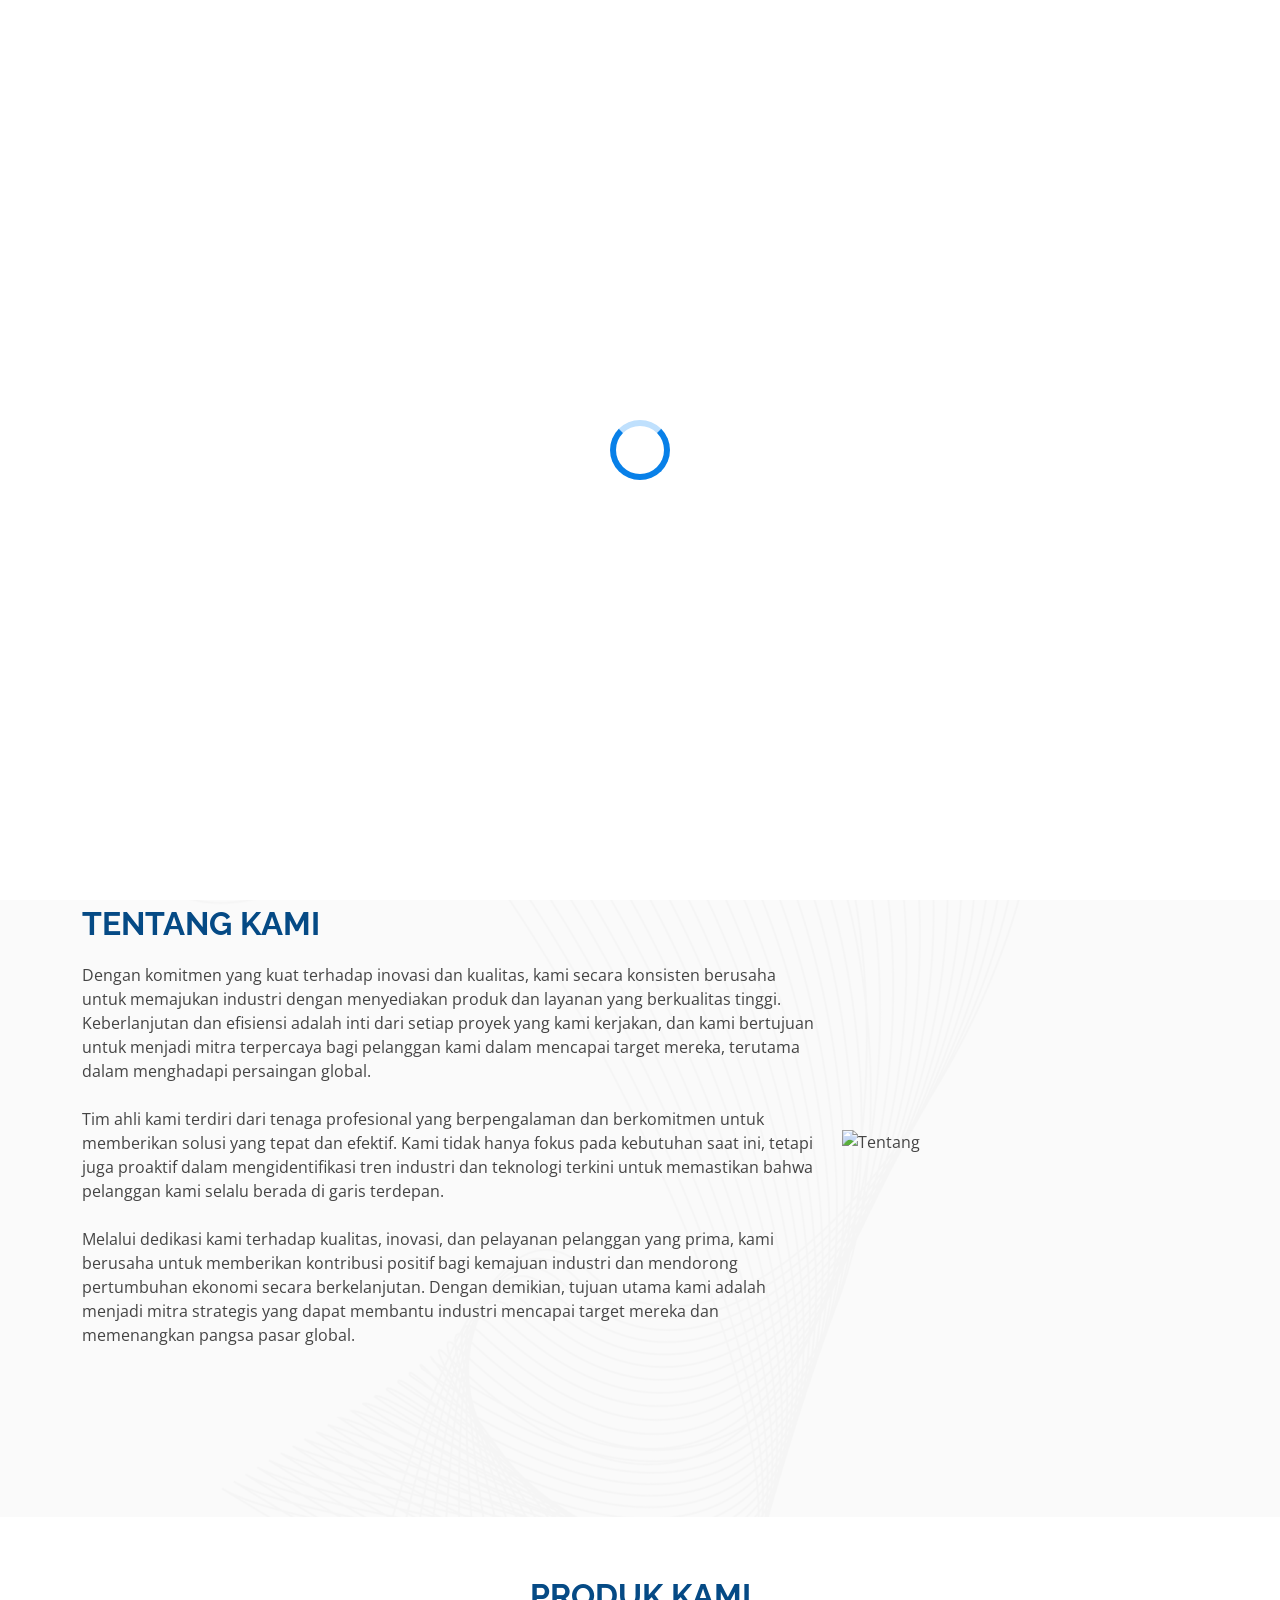
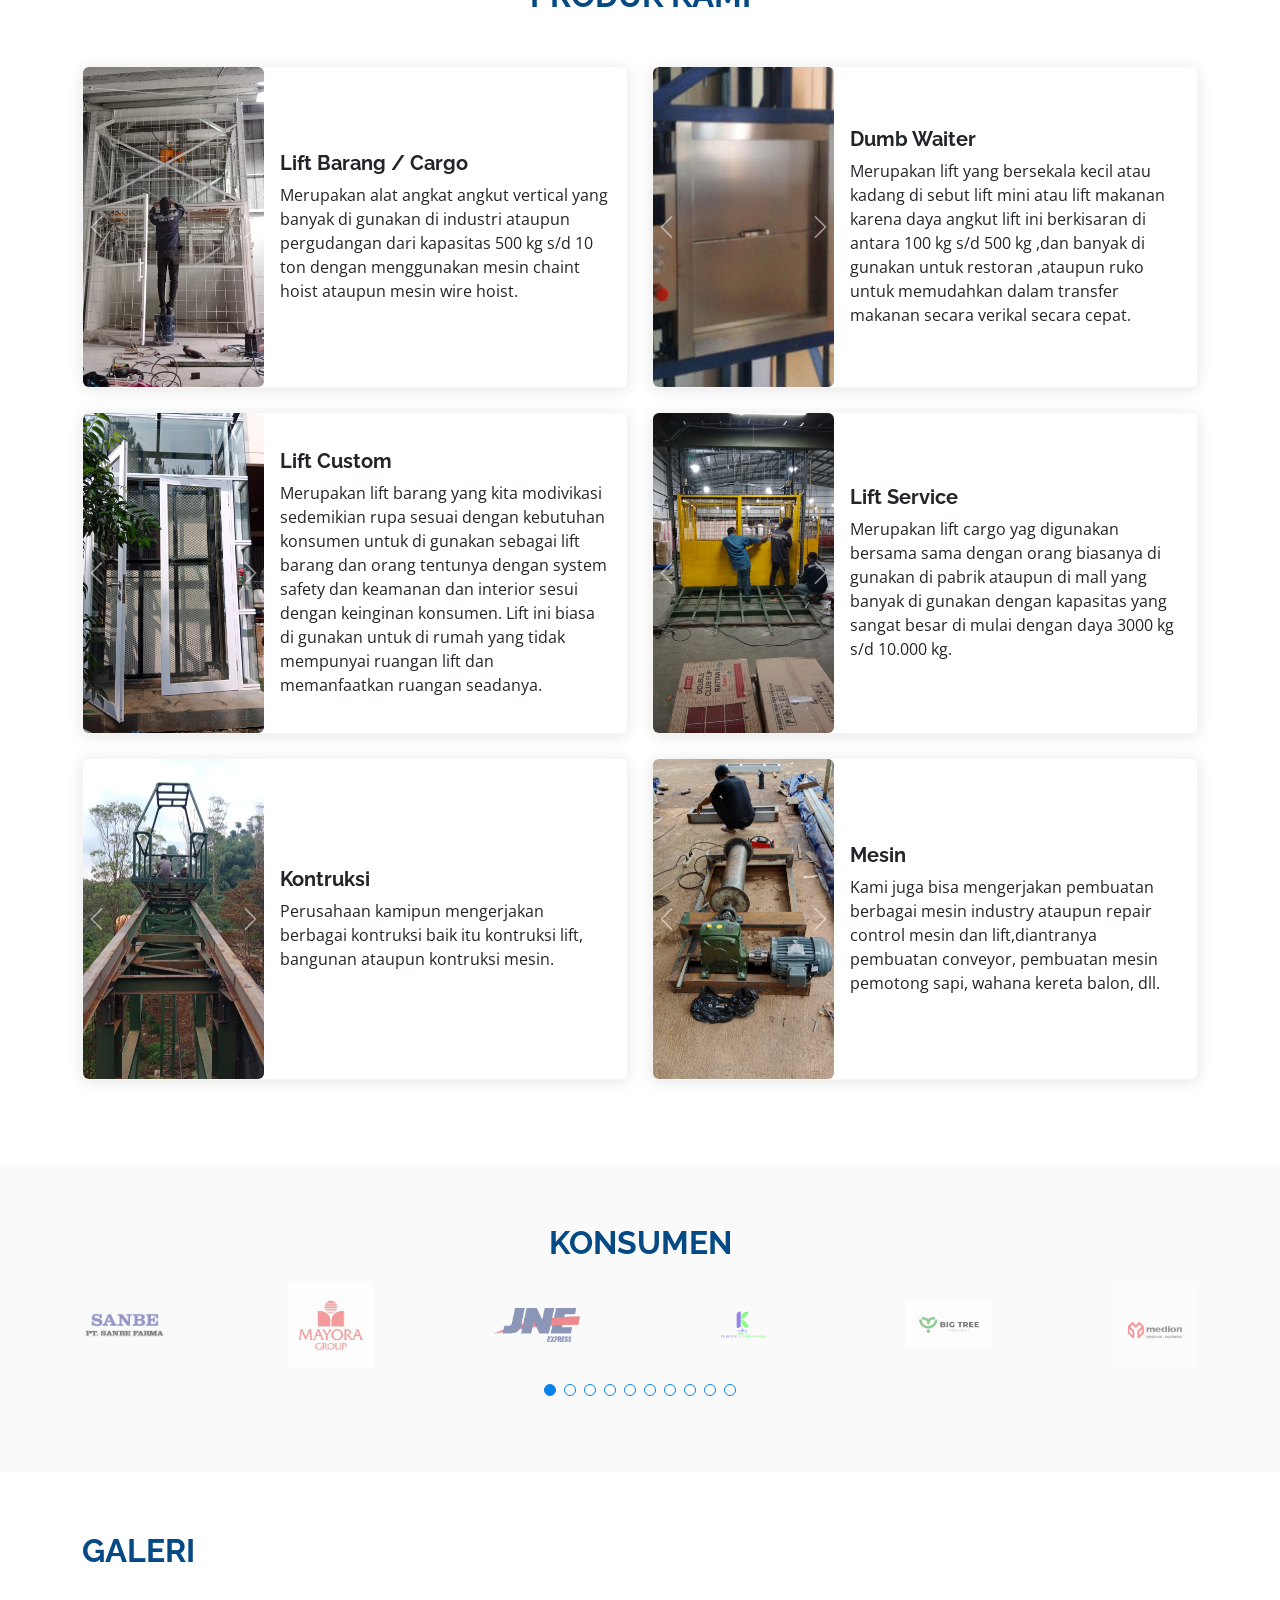
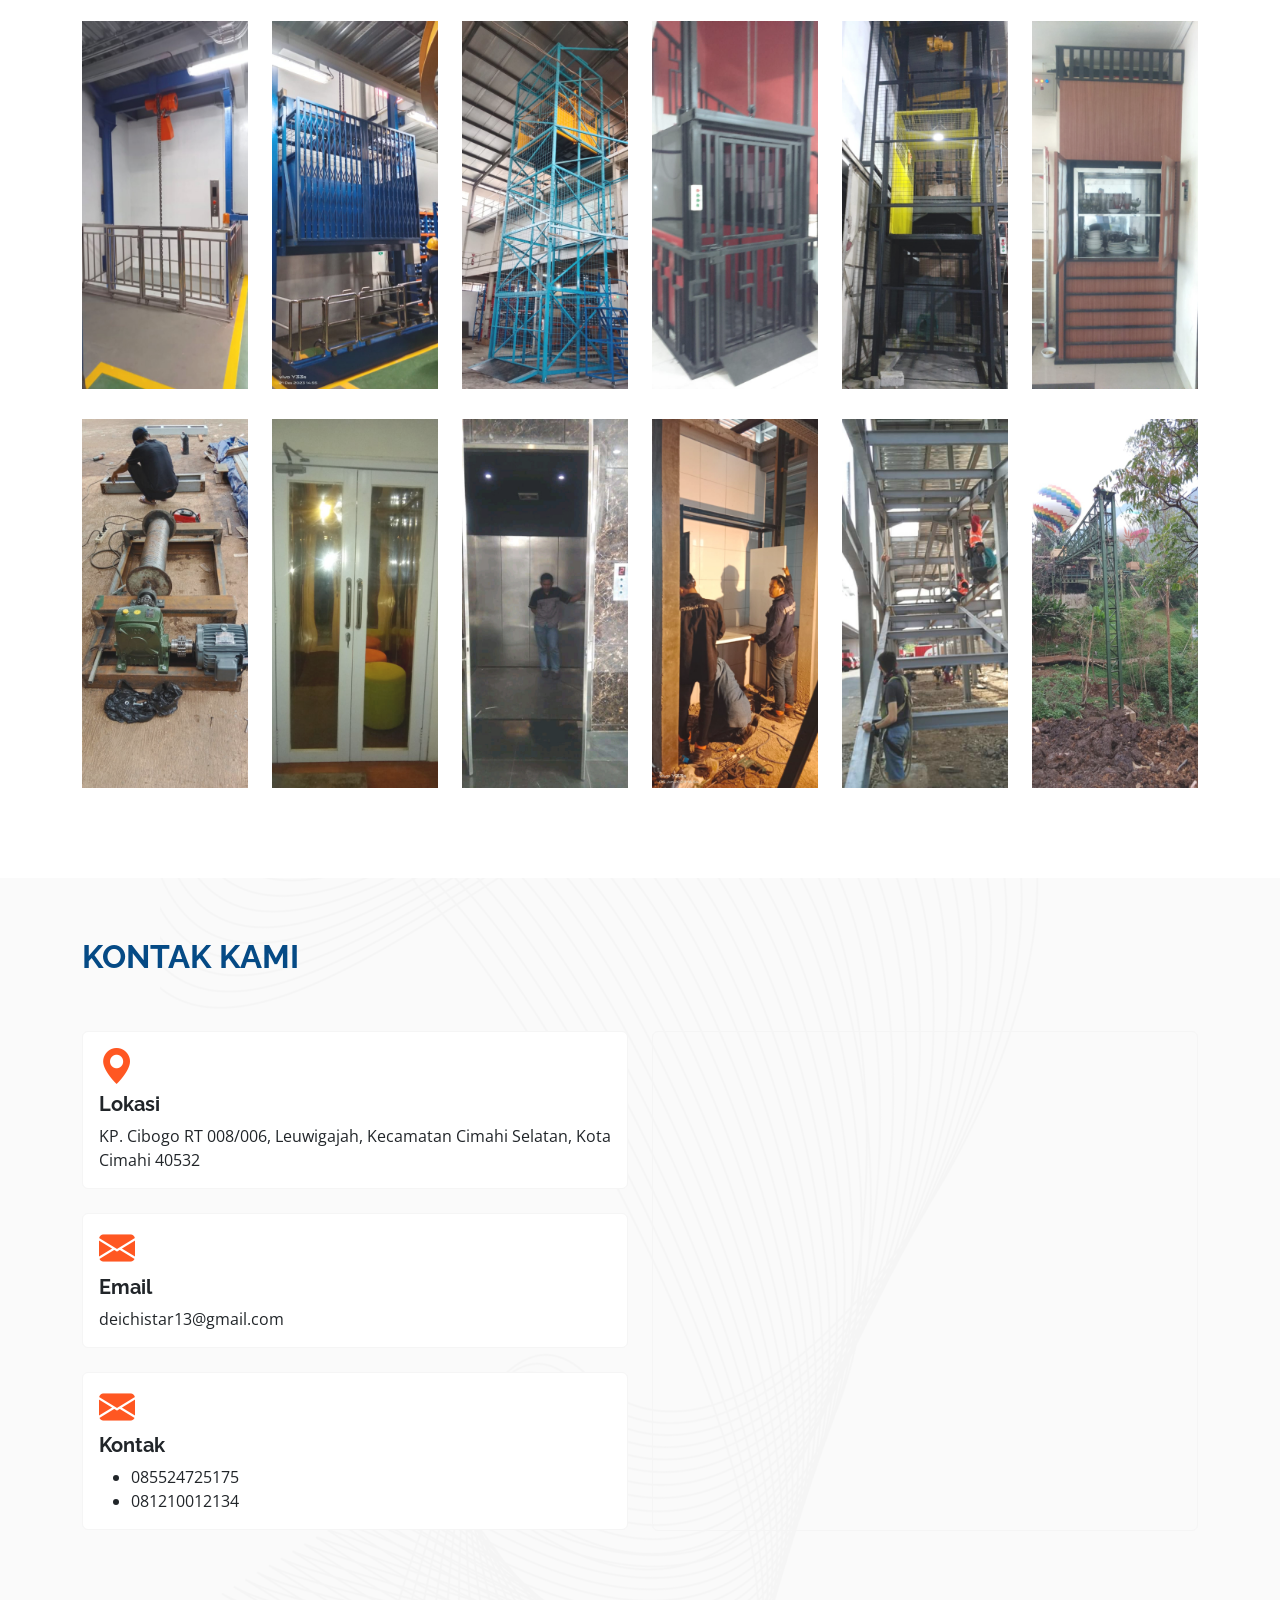
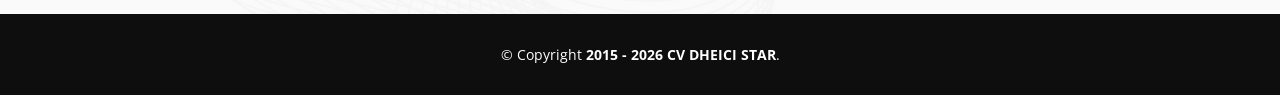
==== index.html @ 639bbbd3 "fix" ====
<!DOCTYPE html>
<html lang="en">

<head>
  <meta charset="utf-8">
  <meta content="width=device-width, initial-scale=1.0" name="viewport">

  <title>CV DHEICI STAR</title>
  <meta content="" name="description">
  <meta content="" name="keywords">

  <!-- Favicons -->
  <!-- <link href="assets/img/favicon.png" rel="icon"> -->
  <!-- <link href="assets/img/apple-touch-icon.png" rel="apple-touch-icon"> -->

  <!-- Google Fonts -->
  <link href="https://fonts.googleapis.com/css?family=Open+Sans:300,300i,400,400i,600,600i,700,700i|Raleway:300,300i,400,400i,500,500i,600,600i,700,700i|Poppins:300,300i,400,400i,500,500i,600,600i,700,700i" rel="stylesheet">

  <!-- Vendor CSS Files -->
  <link href="assets/vendor/animate.css/animate.min.css" rel="stylesheet">
  <link href="assets/vendor/aos/aos.css" rel="stylesheet">
  <link href="assets/vendor/bootstrap/css/bootstrap.min.css" rel="stylesheet">
  <link href="assets/vendor/bootstrap-icons/bootstrap-icons.css" rel="stylesheet">
  <link href="assets/vendor/boxicons/css/boxicons.min.css" rel="stylesheet">
  <link href="assets/vendor/glightbox/css/glightbox.min.css" rel="stylesheet">
  <link href="assets/vendor/remixicon/remixicon.css" rel="stylesheet">
  <link href="assets/vendor/swiper/swiper-bundle.min.css" rel="stylesheet">

  <!-- Template Main CSS File -->
  <link href="assets/css/style.css" rel="stylesheet">
</head>

<body>

  <!-- ======= Top Bar ======= -->
  <!-- <div id="topbar" class="fixed-top d-flex align-items-center ">
    <div class="container d-flex align-items-center justify-content-center justify-content-md-between">
      <div class="contact-info d-flex align-items-center">
        <i class="bi bi-envelope-fill"></i><a href="mailto:contact@example.com">info@example.com</a>
        <i class="bi bi-phone-fill phone-icon"></i> +1 5589 55488 55
      </div>
      <div class="cta d-none d-md-block">
        <a href="#about" class="scrollto">Get Started</a>
      </div>
    </div>
  </div> -->

  <!-- ======= Header ======= -->
  <header id="header" class="fixed-top d-flex align-items-center ">
    <div class="container d-flex align-items-center justify-content-between">

      <h1 class="logo"><a href="index.html">CV DHEICI STAR</a></h1>
      <!-- Uncomment below if you prefer to use an image logo -->
      <!-- <a href=index.html" class="logo"><img src="assets/img/logo.png" alt="" class="img-fluid"></a>-->

      <nav id="navbar" class="navbar">
        <ul>
          <li><a class="nav-link scrollto active" href="#hero">Home</a></li>
          <li><a class="nav-link scrollto" href="#about">Tentang</a></li>
          <li><a class="nav-link scrollto" href="#services">Produk</a></li>
          <li><a class="nav-link scrollto " href="#clients">Konsumen</a></li>
          <li><a class="nav-link scrollto" href="#portfolio">Galeri</a></li>
          <li><a class="nav-link scrollto" href="#contact">Kontak</a></li>
        </ul>
        <i class="bi bi-list mobile-nav-toggle"></i>
      </nav><!-- .navbar -->

    </div>
  </header><!-- End Header -->

  <!-- ======= Hero Section ======= -->
  <section id="hero" class="d-flex justify-cntent-center align-items-center">
    <div id="heroCarousel" data-bs-interval="5000" class="container carousel carousel-fade" data-bs-ride="carousel">

      <!-- Slide 1 -->
      <div class="carousel-item active">
        <div class="carousel-container">
          <h2 class="animate__animated animate__fadeInDown">CV DHEICI STAR</h2>
          <p class="animate__animated animate__fadeInUp">Perusahaan kami, yang telah berdiri sejak tahun 2015, merupakan pelaku utama di industri konstruksi, alat angkat angkut, dan pembuatan mesin terkait kebutuhan industri. Fokus utama kami adalah menyediakan solusi terpadu untuk memenuhi kebutuhan baik pada tingkat industri besar maupun usaha mikro, kecil, dan menengah (UMKM).</p>
          <a href="#about" class="btn-get-started animate__animated animate__fadeInUp scrollto">Tentang Kami</a>
        </div>
      </div>

      <!-- Slide 2 -->
      <!-- <div class="carousel-item">
        <div class="carousel-container">
          <h2 class="animate__animated animate__fadeInDown">Lorem Ipsum Dolor</h2>
          <p class="animate__animated animate__fadeInUp">Ut velit est quam dolor ad a aliquid qui aliquid. Sequi ea ut et est quaerat sequi nihil ut aliquam. Occaecati alias dolorem mollitia ut. Similique ea voluptatem. Esse doloremque accusamus repellendus deleniti vel. Minus et tempore modi architecto.</p>
          <a href="#about" class="btn-get-started animate__animated animate__fadeInUp scrollto">Read More</a>
        </div>
      </div> -->

      <!-- Slide 3 -->
      <!-- <div class="carousel-item">
        <div class="carousel-container">
          <h2 class="animate__animated animate__fadeInDown">Sequi ea ut et est quaerat</h2>
          <p class="animate__animated animate__fadeInUp">Ut velit est quam dolor ad a aliquid qui aliquid. Sequi ea ut et est quaerat sequi nihil ut aliquam. Occaecati alias dolorem mollitia ut. Similique ea voluptatem. Esse doloremque accusamus repellendus deleniti vel. Minus et tempore modi architecto.</p>
          <a href="#about" class="btn-get-started animate__animated animate__fadeInUp scrollto">Read More</a>
        </div>
      </div> -->

      <!-- <a class="carousel-control-prev" href="#heroCarousel" role="button" data-bs-slide="prev">
        <span class="carousel-control-prev-icon bx bx-chevron-left" aria-hidden="true"></span>
      </a>

      <a class="carousel-control-next" href="#heroCarousel" role="button" data-bs-slide="next">
        <span class="carousel-control-next-icon bx bx-chevron-right" aria-hidden="true"></span>
      </a> -->

    </div>
  </section><!-- End Hero -->

  <main id="main">

    <!-- ======= Icon Boxes Section ======= -->
    <!-- <section id="icon-boxes" class="icon-boxes">
      <div class="container">

        <div class="row">
          <div class="col-md-6 col-lg-3 d-flex align-items-stretch mb-5 mb-lg-0" data-aos="fade-up">
            <div class="icon-box">
              <div class="icon"><i class="bx bxl-dribbble"></i></div>
              <h4 class="title"><a href="">Lorem Ipsum</a></h4>
              <p class="description">Voluptatum deleniti atque corrupti quos dolores et quas molestias excepturi sint occaecati cupiditate non provident</p>
            </div>
          </div>

          <div class="col-md-6 col-lg-3 d-flex align-items-stretch mb-5 mb-lg-0" data-aos="fade-up" data-aos-delay="100">
            <div class="icon-box">
              <div class="icon"><i class="bx bx-file"></i></div>
              <h4 class="title"><a href="">Sed ut perspiciatis</a></h4>
              <p class="description">Duis aute irure dolor in reprehenderit in voluptate velit esse cillum dolore eu fugiat nulla pariatur</p>
            </div>
          </div>

          <div class="col-md-6 col-lg-3 d-flex align-items-stretch mb-5 mb-lg-0" data-aos="fade-up" data-aos-delay="200">
            <div class="icon-box">
              <div class="icon"><i class="bx bx-tachometer"></i></div>
              <h4 class="title"><a href="">Magni Dolores</a></h4>
              <p class="description">Excepteur sint occaecat cupidatat non proident, sunt in culpa qui officia deserunt mollit anim id est laborum</p>
            </div>
          </div>

          <div class="col-md-6 col-lg-3 d-flex align-items-stretch mb-5 mb-lg-0" data-aos="fade-up" data-aos-delay="300">
            <div class="icon-box">
              <div class="icon"><i class="bx bx-layer"></i></div>
              <h4 class="title"><a href="">Nemo Enim</a></h4>
              <p class="description">At vero eos et accusamus et iusto odio dignissimos ducimus qui blanditiis praesentium voluptatum deleniti atque</p>
            </div>
          </div>

        </div>

      </div>
    </section> -->
    <!-- End Icon Boxes Section -->

    <!-- ======= About Us Section ======= -->
    <section id="about" class="about">
      <div class="container" data-aos="fade-up">

        <div class="row align-items-center">
          <div class="col-md-12 col-lg-8">
            <div class="section-title">
              <h2>Tentang Kami</h2>
              <div >
                <p>Dengan komitmen yang kuat terhadap inovasi dan kualitas, kami secara konsisten berusaha untuk memajukan industri dengan menyediakan produk dan layanan yang berkualitas tinggi. Keberlanjutan dan efisiensi adalah inti dari setiap proyek yang kami kerjakan, dan kami bertujuan untuk menjadi mitra terpercaya bagi pelanggan kami dalam mencapai target mereka, terutama dalam menghadapi persaingan global.</p><br>
      
                <p>Tim ahli kami terdiri dari tenaga profesional yang berpengalaman dan berkomitmen untuk memberikan solusi yang tepat dan efektif. Kami tidak hanya fokus pada kebutuhan saat ini, tetapi juga proaktif dalam mengidentifikasi tren industri dan teknologi terkini untuk memastikan bahwa pelanggan kami selalu berada di garis terdepan.</p><br>
      
                <p>Melalui dedikasi kami terhadap kualitas, inovasi, dan pelayanan pelanggan yang prima, kami berusaha untuk memberikan kontribusi positif bagi kemajuan industri dan mendorong pertumbuhan ekonomi secara berkelanjutan. Dengan demikian, tujuan utama kami adalah menjadi mitra strategis yang dapat membantu industri mencapai target mereka dan memenangkan pangsa pasar global.</p>
              </div>
            </div>
          </div>
          <div class="col-md-12 col-lg-4">
            <div>
              <img src="./assets/img/about.png" class="w-100" alt="Tentang">
            </div>
          </div>
        </div>

        <!-- <div class="row content">
          <div class="col-lg-6">
            <p>
              Lorem ipsum dolor sit amet, consectetur adipiscing elit, sed do eiusmod tempor incididunt ut labore et dolore
              magna aliqua.
            </p>
            <ul>
              <li><i class="ri-check-double-line"></i> Ullamco laboris nisi ut aliquip ex ea commodo consequat</li>
              <li><i class="ri-check-double-line"></i> Duis aute irure dolor in reprehenderit in voluptate velit</li>
              <li><i class="ri-check-double-line"></i> Ullamco laboris nisi ut aliquip ex ea commodo consequat</li>
            </ul>
          </div>
          <div class="col-lg-6 pt-4 pt-lg-0">
            <p>
              Ullamco laboris nisi ut aliquip ex ea commodo consequat. Duis aute irure dolor in reprehenderit in voluptate
              velit esse cillum dolore eu fugiat nulla pariatur. Excepteur sint occaecat cupidatat non proident, sunt in
              culpa qui officia deserunt mollit anim id est laborum.
            </p>
            <a href="#" class="btn-learn-more">Learn More</a>
          </div>
        </div> -->

      </div>
    </section><!-- End About Us Section -->

    <!-- ======= Why Us Section ======= -->
    <!-- <section id="why-us" class="why-us">
      <div class="container-fluid">

        <div class="row">

          <div class="col-lg-5 align-items-stretch position-relative video-box" style='background-image: url("assets/img/why-us.jpg");' data-aos="fade-right">
            <a href="https://www.youtube.com/watch?v=LXb3EKWsInQ" class="glightbox play-btn mb-4"></a>
          </div>

          <div class="col-lg-7 d-flex flex-column justify-content-center align-items-stretch" data-aos="fade-left">

            <div class="content">
              <h3>Eum ipsam laborum deleniti <strong>velit pariatur architecto aut nihil</strong></h3>
              <p>
                Lorem ipsum dolor sit amet, consectetur adipiscing elit, sed do eiusmod tempor incididunt ut labore et dolore magna aliqua. Duis aute irure dolor in reprehenderit
              </p>
            </div>

            <div class="accordion-list">
              <ul>
                <li data-aos="fade-up" data-aos-delay="100">
                  <a data-bs-toggle="collapse" class="collapse" data-bs-target="#accordion-list-1"><span>01</span> Non consectetur a erat nam at lectus urna duis? <i class="bx bx-chevron-down icon-show"></i><i class="bx bx-chevron-up icon-close"></i></a>
                  <div id="accordion-list-1" class="collapse show" data-bs-parent=".accordion-list">
                    <p>
                      Feugiat pretium nibh ipsum consequat. Tempus iaculis urna id volutpat lacus laoreet non curabitur gravida. Venenatis lectus magna fringilla urna porttitor rhoncus dolor purus non.
                    </p>
                  </div>
                </li>

                <li data-aos="fade-up" data-aos-delay="200">
                  <a data-bs-toggle="collapse" data-bs-target="#accordion-list-2" class="collapsed"><span>02</span> Feugiat scelerisque varius morbi enim nunc? <i class="bx bx-chevron-down icon-show"></i><i class="bx bx-chevron-up icon-close"></i></a>
                  <div id="accordion-list-2" class="collapse" data-bs-parent=".accordion-list">
                    <p>
                      Dolor sit amet consectetur adipiscing elit pellentesque habitant morbi. Id interdum velit laoreet id donec ultrices. Fringilla phasellus faucibus scelerisque eleifend donec pretium. Est pellentesque elit ullamcorper dignissim. Mauris ultrices eros in cursus turpis massa tincidunt dui.
                    </p>
                  </div>
                </li>

                <li data-aos="fade-up" data-aos-delay="300">
                  <a data-bs-toggle="collapse" data-bs-target="#accordion-list-3" class="collapsed"><span>03</span> Dolor sit amet consectetur adipiscing elit? <i class="bx bx-chevron-down icon-show"></i><i class="bx bx-chevron-up icon-close"></i></a>
                  <div id="accordion-list-3" class="collapse" data-bs-parent=".accordion-list">
                    <p>
                      Eleifend mi in nulla posuere sollicitudin aliquam ultrices sagittis orci. Faucibus pulvinar elementum integer enim. Sem nulla pharetra diam sit amet nisl suscipit. Rutrum tellus pellentesque eu tincidunt. Lectus urna duis convallis convallis tellus. Urna molestie at elementum eu facilisis sed odio morbi quis
                    </p>
                  </div>
                </li>

              </ul>
            </div>

          </div>

        </div>

      </div>
    </section> -->
    <!-- End Why Us Section -->

    <!-- ======= Services Section ======= -->
    <section id="services" class="services">
      <div class="container" data-aos="fade-up">

        <div class="section-title">
          <h2 class="text-center">Produk Kami</h2>
          <!-- <p>Magnam dolores commodi suscipit. Necessitatibus eius consequatur ex aliquid fuga eum quidem. Sit sint consectetur velit. Quisquam quos quisquam cupiditate. Et nemo qui impedit suscipit alias ea. Quia fugiat sit in iste officiis commodi quidem hic quas.</p> -->
        </div>

        <div class="row">
          <div class="col-12 col-sm-12 col-md-12 col-lg-12 col-xl-6" data-aos="fade-up" data-aos-delay="100">
            <div class="card card-product mb-4">
              <div class="row g-0 align-items-center">
                <div class="col-md-4 col-4">
                  <div id="carouselLiftBarang" class="carousel slide carousel-fade" data-bs-ride="carousel">
                    <div class="carousel-inner">
                      <div class="carousel-item active">
                        <img src="./assets/img/product/barang/image1.jpeg" class="d-block w-100 img-product" alt="Lift Barang">
                      </div>
                      <!-- <div class="carousel-item">
                        <img src="./assets/img/product/barang/image2.jpeg" class="d-block w-100 img-product" alt="Lift Barang">
                      </div> -->
                      <div class="carousel-item">
                        <img src="./assets/img/product/barang/image3.jpeg" class="d-block w-100 img-product" alt="Lift Barang">
                      </div>
                    </div>
                    <button class="carousel-control-prev" type="button" data-bs-target="#carouselLiftBarang" data-bs-slide="prev">
                      <span class="carousel-control-prev-icon" aria-hidden="true"></span>
                      <span class="visually-hidden">Previous</span>
                    </button>
                    <button class="carousel-control-next" type="button" data-bs-target="#carouselLiftBarang" data-bs-slide="next">
                      <span class="carousel-control-next-icon" aria-hidden="true"></span>
                      <span class="visually-hidden">Next</span>
                    </button>
                  </div>
                </div>
                <div class="col-md-8 col-8">
                  <div class="card-body">
                    <h5 class="card-title fw-bold">Lift Barang / Cargo</h5>
                    <p class="card-text">Merupakan alat angkat angkut vertical yang banyak di gunakan di industri ataupun pergudangan dari kapasitas 500 kg s/d 10 ton dengan menggunakan mesin chaint hoist ataupun mesin wire hoist.</p>
                  </div>
                </div>
              </div>
            </div>
          </div>
          
          <div class="col-12 col-sm-12 col-md-12 col-lg-12 col-xl-6" data-aos="fade-up" data-aos-delay="100">
            <div class="card card-product mb-4">
              <div class="row g-0 align-items-center">
                <div class="col-md-4 col-4">
                  <div id="carouselDumbWaiter" class="carousel slide carousel-fade" data-bs-ride="carousel">
                    <div class="carousel-inner">
                      <div class="carousel-item active">
                        <img src="./assets/img/product/dumb/image1.jpeg" class="d-block w-100 img-product" alt="Dumb Waiter">
                      </div>
                      <!-- <div class="carousel-item">
                        <img src="./assets/img/product/dumb/image2.jpeg" class="d-block w-100 img-product" alt="Dumb Waiter">
                      </div> -->
                      <div class="carousel-item">
                        <img src="./assets/img/product/dumb/image3.jpeg" class="d-block w-100 img-product" alt="Dumb Waiter">
                      </div>
                    </div>
                    <button class="carousel-control-prev" type="button" data-bs-target="#carouselDumbWaiter" data-bs-slide="prev">
                      <span class="carousel-control-prev-icon" aria-hidden="true"></span>
                      <span class="visually-hidden">Previous</span>
                    </button>
                    <button class="carousel-control-next" type="button" data-bs-target="#carouselDumbWaiter" data-bs-slide="next">
                      <span class="carousel-control-next-icon" aria-hidden="true"></span>
                      <span class="visually-hidden">Next</span>
                    </button>
                  </div>
                </div>
                <div class="col-md-8 col-8">
                  <div class="card-body">
                    <h5 class="card-title fw-bold">Dumb Waiter</h5>
                    <p class="card-text">Merupakan lift yang bersekala kecil atau kadang di sebut lift mini atau lift makanan karena daya angkut lift ini berkisaran di antara 100 kg s/d 500 kg ,dan banyak di gunakan untuk restoran ,ataupun ruko untuk memudahkan dalam transfer makanan secara verikal secara cepat.</p>
                  </div>
                </div>
              </div>
            </div>
          </div>

          <div class="col-12 col-sm-12 col-md-12 col-lg-12 col-xl-6" data-aos="fade-up" data-aos-delay="100">
            <div class="card card-product mb-4">
              <div class="row g-0 align-items-center">
                <div class="col-md-4 col-4">
                  <div id="carouselLiftCustom" class="carousel slide carousel-fade" data-bs-ride="carousel">
                    <div class="carousel-inner">
                      <div class="carousel-item active">
                        <img src="./assets/img/product/custom/image3.jpeg" class="d-block w-100 img-product" alt="Lift Custom">
                      </div>
                      <!-- <div class="carousel-item">
                        <img src="./assets/img/product/custom/image2.jpeg" class="d-block w-100 img-product" alt="Lift Custom">
                      </div> -->
                      <div class="carousel-item">
                        <img src="./assets/img/product/custom/image1.jpeg" class="d-block w-100 img-product" alt="Lift Custom">
                      </div>
                    </div>
                    <button class="carousel-control-prev" type="button" data-bs-target="#carouselLiftCustom" data-bs-slide="prev">
                      <span class="carousel-control-prev-icon" aria-hidden="true"></span>
                      <span class="visually-hidden">Previous</span>
                    </button>
                    <button class="carousel-control-next" type="button" data-bs-target="#carouselLiftCustom" data-bs-slide="next">
                      <span class="carousel-control-next-icon" aria-hidden="true"></span>
                      <span class="visually-hidden">Next</span>
                    </button>
                  </div>
                </div>
                <div class="col-md-8 col-8">
                  <div class="card-body">
                    <h5 class="card-title fw-bold">Lift Custom</h5>
                    <p class="card-text">Merupakan lift barang yang kita modivikasi sedemikian rupa sesuai dengan kebutuhan konsumen untuk di gunakan sebagai lift barang dan orang tentunya dengan system safety dan keamanan dan interior sesui dengan keinginan konsumen. Lift ini biasa di gunakan untuk di rumah yang tidak mempunyai ruangan lift dan memanfaatkan ruangan seadanya.</p>
                  </div>
                </div>
              </div>
            </div>
          </div>

          <div class="col-12 col-sm-12 col-md-12 col-lg-12 col-xl-6" data-aos="fade-up" data-aos-delay="100">
            <div class="card card-product mb-4">
              <div class="row g-0 align-items-center">
                <div class="col-md-4 col-4">
                  <div id="carouselLiftService" class="carousel slide carousel-fade" data-bs-ride="carousel">
                    <div class="carousel-inner">
                      <div class="carousel-item active">
                        <img src="./assets/img/product/service/image1.jpeg" class="d-block w-100 img-product" alt="Lift Service">
                      </div>
                      <!-- <div class="carousel-item">
                        <img src="./assets/img/product/service/image2.jpeg" class="d-block w-100 img-product" alt="Lift Service">
                      </div> -->
                      <div class="carousel-item">
                        <img src="./assets/img/product/service/image3.jpeg" class="d-block w-100 img-product" alt="Lift Service">
                      </div>
                    </div>
                    <button class="carousel-control-prev" type="button" data-bs-target="#carouselLiftService" data-bs-slide="prev">
                      <span class="carousel-control-prev-icon" aria-hidden="true"></span>
                      <span class="visually-hidden">Previous</span>
                    </button>
                    <button class="carousel-control-next" type="button" data-bs-target="#carouselLiftService" data-bs-slide="next">
                      <span class="carousel-control-next-icon" aria-hidden="true"></span>
                      <span class="visually-hidden">Next</span>
                    </button>
                  </div>
                </div>
                <div class="col-md-8 col-8">
                  <div class="card-body">
                    <h5 class="card-title fw-bold">Lift Service</h5>
                    <p class="card-text">Merupakan lift cargo yag digunakan bersama sama dengan orang biasanya di gunakan di pabrik ataupun di mall yang banyak di gunakan dengan kapasitas yang sangat besar di mulai dengan daya 3000 kg s/d 10.000 kg.</p>
                  </div>
                </div>
              </div>
            </div>
          </div>

          <div class="col-12 col-sm-12 col-md-12 col-lg-12 col-xl-6" data-aos="fade-up" data-aos-delay="100">
            <div class="card card-product mb-4">
              <div class="row g-0 align-items-center">
                <div class="col-md-4 col-4">
                  <div id="carouselKontruksi" class="carousel slide carousel-fade" data-bs-ride="carousel">
                    <div class="carousel-inner">
                      <div class="carousel-item active">
                        <img src="./assets/img/product/kontruksi/image1.jpeg" class="d-block w-100 img-product" alt="Kontruksi">
                      </div>
                      <!-- <div class="carousel-item">
                        <img src="./assets/img/product/kontruksi/image2.jpeg" class="d-block w-100 img-product" alt="Kontruksi">
                      </div> -->
                      <div class="carousel-item">
                        <img src="./assets/img/product/kontruksi/image3.jpeg" class="d-block w-100 img-product" alt="Kontruksi">
                      </div>
                    </div>
                    <button class="carousel-control-prev" type="button" data-bs-target="#carouselKontruksi" data-bs-slide="prev">
                      <span class="carousel-control-prev-icon" aria-hidden="true"></span>
                      <span class="visually-hidden">Previous</span>
                    </button>
                    <button class="carousel-control-next" type="button" data-bs-target="#carouselKontruksi" data-bs-slide="next">
                      <span class="carousel-control-next-icon" aria-hidden="true"></span>
                      <span class="visually-hidden">Next</span>
                    </button>
                  </div>
                </div>
                <div class="col-md-8 col-8">
                  <div class="card-body">
                    <h5 class="card-title fw-bold">Kontruksi</h5>
                    <p class="card-text">Perusahaan kamipun mengerjakan berbagai kontruksi baik itu kontruksi lift, bangunan ataupun kontruksi mesin.</p>
                  </div>
                </div>
              </div>
            </div>
          </div>

          <div class="col-12 col-sm-12 col-md-12 col-lg-12 col-xl-6" data-aos="fade-up" data-aos-delay="100">
            <div class="card card-product mb-4">
              <div class="row g-0 align-items-center">
                <div class="col-md-4 col-4">
                  <div id="carouselMesin" class="carousel slide carousel-fade" data-bs-ride="carousel">
                    <div class="carousel-inner">
                      <div class="carousel-item active">
                        <img src="./assets/img/product/mesin/image1.jpeg" class="d-block w-100 img-product" alt="Mesin">
                      </div>
                      <!-- <div class="carousel-item">
                        <img src="./assets/img/product/mesin/image2.jpeg" class="d-block w-100 img-product" alt="Mesin">
                      </div> -->
                      <div class="carousel-item">
                        <img src="./assets/img/product/mesin/image4.jpeg" class="d-block w-100 img-product" alt="Mesin">
                      </div>
                      <div class="carousel-item">
                        <img src="./assets/img/product/mesin/image5.jpeg" class="d-block w-100 img-product" alt="Mesin">
                      </div>
                      <div class="carousel-item">
                        <img src="./assets/img/product/mesin/image3.jpeg" class="d-block w-100 img-product" alt="Mesin">
                      </div>
                    </div>
                    <button class="carousel-control-prev" type="button" data-bs-target="#carouselMesin" data-bs-slide="prev">
                      <span class="carousel-control-prev-icon" aria-hidden="true"></span>
                      <span class="visually-hidden">Previous</span>
                    </button>
                    <button class="carousel-control-next" type="button" data-bs-target="#carouselMesin" data-bs-slide="next">
                      <span class="carousel-control-next-icon" aria-hidden="true"></span>
                      <span class="visually-hidden">Next</span>
                    </button>
                  </div>
                </div>
                <div class="col-md-8 col-8">
                  <div class="card-body">
                    <h5 class="card-title fw-bold">Mesin</h5>
                    <p class="card-text">Kami juga bisa mengerjakan pembuatan berbagai mesin industry ataupun repair control mesin dan lift,diantranya pembuatan conveyor, pembuatan mesin pemotong sapi, wahana kereta balon, dll.</p>
                  </div>
                </div>
              </div>
            </div>
          </div>
        </div>

      </div>
    </section><!-- End Services Section -->

    <!-- ======= Clients Section ======= -->
    <section id="clients" class="clients section-bg">
      <div class="container section-title pb-0" data-aos="zoom-in">
        <h2 class="text-center">KONSUMEN</h2>

        <div class="clients-slider swiper">
          <div class="swiper-wrapper align-items-center">
            <div class="swiper-slide"><img src="assets/img/klien/sanbe.png" class="img-fluid" alt="PT. SANBE FARMA"></div>
            <div class="swiper-slide"><img src="assets/img/klien/mayora.jpg" class="img-fluid" alt="PT. INBISCO (MAYORA)"></div>
            <div class="swiper-slide"><img src="assets/img/klien/jne.png" class="img-fluid" alt="PT.JNE EXPRESS"></div>
            <div class="swiper-slide"><img src="assets/img/klien/kalis.png" class="img-fluid" alt="PT. ALAM KREASI INDONESIA"></div>
            <div class="swiper-slide"><img src="assets/img/klien/bigtree.jpg" class="img-fluid" alt="PT. BIGTREE INDONESIA"></div>
            <div class="swiper-slide"><img src="assets/img/klien/medion.png" class="img-fluid" alt="PT. MEDION"></div>
            <div class="swiper-slide"><img src="assets/img/klien/pemkab_serang.png" class="img-fluid" alt="PEMKAB SERANG"></div>
            <div class="swiper-slide"><img src="assets/img/klien/bea_cukai.png" class="img-fluid" alt="BEA CUKAI PAMEKASAN MADURA"></div>
            <div class="swiper-slide"><img src="assets/img/klien/yamaha.png" class="img-fluid" alt="PT.MM MOTOR (YAMAHA)"></div>
            <div class="swiper-slide"><img src="assets/img/klien/honda.svg" class="img-fluid" alt="PT.CEMARA AGUNG (HONDA)"></div>
          </div>
          <div class="swiper-pagination"></div>
        </div>

      </div>
    </section>
    <!-- End Clients Section -->

    <!-- ======= Cta Section ======= -->
    <!-- <section id="cta" class="cta">
      <div class="container">

        <div class="row" data-aos="zoom-in">
          <div class="col-lg-9 text-center text-lg-start">
            <h3>Call To Action</h3>
            <p> Duis aute irure dolor in reprehenderit in voluptate velit esse cillum dolore eu fugiat nulla pariatur. Excepteur sint occaecat cupidatat non proident, sunt in culpa qui officia deserunt mollit anim id est laborum.</p>
          </div>
          <div class="col-lg-3 cta-btn-container text-center">
            <a class="cta-btn align-middle" href="#">Call To Action</a>
          </div>
        </div>

      </div>
    </section> -->
    <!-- End Cta Section -->

    <!-- ======= Portfoio Section ======= -->
    <section id="portfolio" class="portfoio">
      <div class="container" data-aos="fade-up">

        <div class="section-title">
          <h2>GALERI</h2>
        </div>

        <div class="row portfolio-container">

          <a class="col-lg-2 col-md-2 col-sm-4 col-4 portfolio-item filter-app portfolio-lightbox preview-link" href="./assets/img/product/galeri/image1.jpg" data-gallery="portfolioGallery">
            <img src="./assets/img/product/galeri/image1.jpg" class="img-fluid w-100" alt="Galeri">
          </a>

          <!-- <a class="col-lg-2 col-md-2 col-sm-4 col-4 portfolio-item filter-app portfolio-lightbox preview-link" href="./assets/img/product/galeri/image2.jpg" data-gallery="portfolioGallery">
            <img src="./assets/img/product/galeri/image2.jpg" class="img-fluid w-100" alt="Galeri">
          </a> -->
          
          <a class="col-lg-2 col-md-2 col-sm-4 col-4 portfolio-item filter-app portfolio-lightbox preview-link" href="./assets/img/product/galeri/image3.jpg" data-gallery="portfolioGallery">
            <img src="./assets/img/product/galeri/image3.jpg" class="img-fluid w-100" alt="Galeri">
          </a>
          
          <a class="col-lg-2 col-md-2 col-sm-4 col-4 portfolio-item filter-app portfolio-lightbox preview-link" href="./assets/img/product/galeri/image4.jpg" data-gallery="portfolioGallery">
            <img src="./assets/img/product/galeri/image4.jpg" class="img-fluid w-100" alt="Galeri">
          </a>

          <!-- <a class="col-lg-2 col-md-2 col-sm-4 col-4 portfolio-item filter-app portfolio-lightbox preview-link" href="./assets/img/product/galeri/image5.jpg" data-gallery="portfolioGallery">
            <img src="./assets/img/product/galeri/image5.jpg" class="img-fluid w-100" alt="Galeri">
          </a> -->

          <a class="col-lg-2 col-md-2 col-sm-4 col-4 portfolio-item filter-app portfolio-lightbox preview-link" href="./assets/img/product/galeri/image6.jpg" data-gallery="portfolioGallery">
            <img src="./assets/img/product/galeri/image6.jpg" class="img-fluid w-100" alt="Galeri">
          </a>

          <a class="col-lg-2 col-md-2 col-sm-4 col-4 portfolio-item filter-app portfolio-lightbox preview-link" href="./assets/img/product/galeri/image7.jpg" data-gallery="portfolioGallery">
            <img src="./assets/img/product/galeri/image7.jpg" class="img-fluid w-100" alt="Galeri">
          </a>

          <!-- <a class="col-lg-2 col-md-2 col-sm-4 col-4 portfolio-item filter-app portfolio-lightbox preview-link" href="./assets/img/product/galeri/image8.jpg" data-gallery="portfolioGallery">
            <img src="./assets/img/product/galeri/image8.jpg" class="img-fluid w-100" alt="Galeri">
          </a> -->

          <a class="col-lg-2 col-md-2 col-sm-4 col-4 portfolio-item filter-app portfolio-lightbox preview-link" href="./assets/img/product/galeri/image9.jpg" data-gallery="portfolioGallery">
            <img src="./assets/img/product/galeri/image9.jpg" class="img-fluid w-100" alt="Galeri">
          </a>

          <a class="col-lg-2 col-md-2 col-sm-4 col-4 portfolio-item filter-app portfolio-lightbox preview-link" href="./assets/img/product/galeri/image10.jpg" data-gallery="portfolioGallery">
            <img src="./assets/img/product/galeri/image10.jpg" class="img-fluid w-100" alt="Galeri">
          </a>

          <a class="col-lg-2 col-md-2 col-sm-4 col-4 portfolio-item filter-app portfolio-lightbox preview-link" href="./assets/img/product/galeri/image11.jpg" data-gallery="portfolioGallery">
            <img src="./assets/img/product/galeri/image11.jpg" class="img-fluid w-100" alt="Galeri">
          </a>

          <a class="col-lg-2 col-md-2 col-sm-4 col-4 portfolio-item filter-app portfolio-lightbox preview-link" href="./assets/img/product/galeri/image12.jpg" data-gallery="portfolioGallery">
            <img src="./assets/img/product/galeri/image12.jpg" class="img-fluid w-100" alt="Galeri">
          </a>

          <!-- <a class="col-lg-2 col-md-2 col-sm-4 col-4 portfolio-item filter-app portfolio-lightbox preview-link" href="./assets/img/product/galeri/image13.jpg" data-gallery="portfolioGallery">
            <img src="./assets/img/product/galeri/image13.jpg" class="img-fluid w-100" alt="Galeri">
          </a> -->

          <a class="col-lg-2 col-md-2 col-sm-4 col-4 portfolio-item filter-app portfolio-lightbox preview-link" href="./assets/img/product/galeri/image14.jpg" data-gallery="portfolioGallery">
            <img src="./assets/img/product/galeri/image14.jpg" class="img-fluid w-100" alt="Galeri">
          </a>

          <!-- <a class="col-lg-2 col-md-2 col-sm-4 col-4 portfolio-item filter-app portfolio-lightbox preview-link" href="./assets/img/product/galeri/image15.jpg" data-gallery="portfolioGallery">
            <img src="./assets/img/product/galeri/image15.jpg" class="img-fluid w-100" alt="Galeri">
          </a> -->

          <a class="col-lg-2 col-md-2 col-sm-4 col-4 portfolio-item filter-app portfolio-lightbox preview-link" href="./assets/img/product/galeri/image16.jpg" data-gallery="portfolioGallery">
            <img src="./assets/img/product/galeri/image16.jpg" class="img-fluid w-100" alt="Galeri">
          </a>

          <!-- <a class="col-lg-2 col-md-2 col-sm-4 col-4 portfolio-item filter-app portfolio-lightbox preview-link" href="./assets/img/product/galeri/image17.jpg" data-gallery="portfolioGallery">
            <img src="./assets/img/product/galeri/image17.jpg" class="img-fluid w-100" alt="Galeri">
          </a> -->

          <a class="col-lg-2 col-md-2 col-sm-4 col-4 portfolio-item filter-app portfolio-lightbox preview-link" href="./assets/img/product/galeri/image18.jpg" data-gallery="portfolioGallery">
            <img src="./assets/img/product/galeri/image18.jpg" class="img-fluid w-100" alt="Galeri">
          </a>




          <!-- <div class="col-lg-4 col-md-6 portfolio-item filter-web">
            <img src="assets/img/portfolio/portfolio-2.jpg" class="img-fluid" alt="">
            <div class="portfolio-info">
              <h4>Web 3</h4>
              <p>Web</p>
              <a href="assets/img/portfolio/portfolio-2.jpg" data-gallery="portfolioGallery" class="portfolio-lightbox preview-link" title="Web 3"><i class="bx bx-plus"></i></a>
              <a href="portfolio-details.html" class="details-link" title="More Details"><i class="bx bx-link"></i></a>
            </div>
          </div>

          <div class="col-lg-4 col-md-6 portfolio-item filter-app">
            <img src="assets/img/portfolio/portfolio-3.jpg" class="img-fluid" alt="">
            <div class="portfolio-info">
              <h4>App 2</h4>
              <p>App</p>
              <a href="assets/img/portfolio/portfolio-3.jpg" data-gallery="portfolioGallery" class="portfolio-lightbox preview-link" title="App 2"><i class="bx bx-plus"></i></a>
              <a href="portfolio-details.html" class="details-link" title="More Details"><i class="bx bx-link"></i></a>
            </div>
          </div>

          <div class="col-lg-4 col-md-6 portfolio-item filter-card">
            <img src="assets/img/portfolio/portfolio-4.jpg" class="img-fluid" alt="">
            <div class="portfolio-info">
              <h4>Card 2</h4>
              <p>Card</p>
              <a href="assets/img/portfolio/portfolio-4.jpg" data-gallery="portfolioGallery" class="portfolio-lightbox preview-link" title="Card 2"><i class="bx bx-plus"></i></a>
              <a href="portfolio-details.html" class="details-link" title="More Details"><i class="bx bx-link"></i></a>
            </div>
          </div>

          <div class="col-lg-4 col-md-6 portfolio-item filter-web">
            <img src="assets/img/portfolio/portfolio-5.jpg" class="img-fluid" alt="">
            <div class="portfolio-info">
              <h4>Web 2</h4>
              <p>Web</p>
              <a href="assets/img/portfolio/portfolio-5.jpg" data-gallery="portfolioGallery" class="portfolio-lightbox preview-link" title="Web 2"><i class="bx bx-plus"></i></a>
              <a href="portfolio-details.html" class="details-link" title="More Details"><i class="bx bx-link"></i></a>
            </div>
          </div>

          <div class="col-lg-4 col-md-6 portfolio-item filter-app">
            <img src="assets/img/portfolio/portfolio-6.jpg" class="img-fluid" alt="">
            <div class="portfolio-info">
              <h4>App 3</h4>
              <p>App</p>
              <a href="assets/img/portfolio/portfolio-6.jpg" data-gallery="portfolioGallery" class="portfolio-lightbox preview-link" title="App 3"><i class="bx bx-plus"></i></a>
              <a href="portfolio-details.html" class="details-link" title="More Details"><i class="bx bx-link"></i></a>
            </div>
          </div>

          <div class="col-lg-4 col-md-6 portfolio-item filter-card">
            <img src="assets/img/portfolio/portfolio-7.jpg" class="img-fluid" alt="">
            <div class="portfolio-info">
              <h4>Card 1</h4>
              <p>Card</p>
              <a href="assets/img/portfolio/portfolio-7.jpg" data-gallery="portfolioGallery" class="portfolio-lightbox preview-link" title="Card 1"><i class="bx bx-plus"></i></a>
              <a href="portfolio-details.html" class="details-link" title="More Details"><i class="bx bx-link"></i></a>
            </div>
          </div>

          <div class="col-lg-4 col-md-6 portfolio-item filter-card">
            <img src="assets/img/portfolio/portfolio-8.jpg" class="img-fluid" alt="">
            <div class="portfolio-info">
              <h4>Card 3</h4>
              <p>Card</p>
              <a href="assets/img/portfolio/portfolio-8.jpg" data-gallery="portfolioGallery" class="portfolio-lightbox preview-link" title="Card 3"><i class="bx bx-plus"></i></a>
              <a href="portfolio-details.html" class="details-link" title="More Details"><i class="bx bx-link"></i></a>
            </div>
          </div>

          <div class="col-lg-4 col-md-6 portfolio-item filter-web">
            <img src="assets/img/portfolio/portfolio-9.jpg" class="img-fluid" alt="">
            <div class="portfolio-info">
              <h4>Web 3</h4>
              <p>Web</p>
              <a href="assets/img/portfolio/portfolio-9.jpg" data-gallery="portfolioGallery" class="portfolio-lightbox preview-link" title="Web 3"><i class="bx bx-plus"></i></a>
              <a href="portfolio-details.html" class="details-link" title="More Details"><i class="bx bx-link"></i></a>
            </div>
          </div> -->

        </div>

      </div>
    </section><!-- End Portfoio Section -->

    <!-- ======= Team Section ======= -->
    <!-- <section id="team" class="team section-bg">
      <div class="container" data-aos="fade-up">

        <div class="section-title">
          <h2>Team</h2>
          <p>Magnam dolores commodi suscipit. Necessitatibus eius consequatur ex aliquid fuga eum quidem. Sit sint consectetur velit. Quisquam quos quisquam cupiditate. Et nemo qui impedit suscipit alias ea. Quia fugiat sit in iste officiis commodi quidem hic quas.</p>
        </div>

        <div class="row">

          <div class="col-lg-6" data-aos="fade-up" data-aos-delay="100">
            <div class="member d-flex align-items-start">
              <div class="pic"><img src="assets/img/team/team-1.jpg" class="img-fluid" alt=""></div>
              <div class="member-info">
                <h4>Walter White</h4>
                <span>Chief Executive Officer</span>
                <p>Explicabo voluptatem mollitia et repellat qui dolorum quasi</p>
                <div class="social">
                  <a href=""><i class="ri-twitter-fill"></i></a>
                  <a href=""><i class="ri-facebook-fill"></i></a>
                  <a href=""><i class="ri-instagram-fill"></i></a>
                  <a href=""> <i class="ri-linkedin-box-fill"></i> </a>
                </div>
              </div>
            </div>
          </div>

          <div class="col-lg-6 mt-4 mt-lg-0" data-aos="fade-up" data-aos-delay="200">
            <div class="member d-flex align-items-start">
              <div class="pic"><img src="assets/img/team/team-2.jpg" class="img-fluid" alt=""></div>
              <div class="member-info">
                <h4>Sarah Jhonson</h4>
                <span>Product Manager</span>
                <p>Aut maiores voluptates amet et quis praesentium qui senda para</p>
                <div class="social">
                  <a href=""><i class="ri-twitter-fill"></i></a>
                  <a href=""><i class="ri-facebook-fill"></i></a>
                  <a href=""><i class="ri-instagram-fill"></i></a>
                  <a href=""> <i class="ri-linkedin-box-fill"></i> </a>
                </div>
              </div>
            </div>
          </div>

          <div class="col-lg-6 mt-4" data-aos="fade-up" data-aos-delay="300">
            <div class="member d-flex align-items-start">
              <div class="pic"><img src="assets/img/team/team-3.jpg" class="img-fluid" alt=""></div>
              <div class="member-info">
                <h4>William Anderson</h4>
                <span>CTO</span>
                <p>Quisquam facilis cum velit laborum corrupti fuga rerum quia</p>
                <div class="social">
                  <a href=""><i class="ri-twitter-fill"></i></a>
                  <a href=""><i class="ri-facebook-fill"></i></a>
                  <a href=""><i class="ri-instagram-fill"></i></a>
                  <a href=""> <i class="ri-linkedin-box-fill"></i> </a>
                </div>
              </div>
            </div>
          </div>

          <div class="col-lg-6 mt-4" data-aos="fade-up" data-aos-delay="400">
            <div class="member d-flex align-items-start">
              <div class="pic"><img src="assets/img/team/team-4.jpg" class="img-fluid" alt=""></div>
              <div class="member-info">
                <h4>Amanda Jepson</h4>
                <span>Accountant</span>
                <p>Dolorum tempora officiis odit laborum officiis et et accusamus</p>
                <div class="social">
                  <a href=""><i class="ri-twitter-fill"></i></a>
                  <a href=""><i class="ri-facebook-fill"></i></a>
                  <a href=""><i class="ri-instagram-fill"></i></a>
                  <a href=""> <i class="ri-linkedin-box-fill"></i> </a>
                </div>
              </div>
            </div>
          </div>

        </div>

      </div>
    </section> -->
    <!-- End Team Section -->

    <!-- ======= Pricing Section ======= -->
    <!-- <section id="pricing" class="pricing">
      <div class="container" data-aos="fade-up">

        <div class="section-title">
          <h2>Pricing</h2>
          <p>Magnam dolores commodi suscipit. Necessitatibus eius consequatur ex aliquid fuga eum quidem. Sit sint consectetur velit. Quisquam quos quisquam cupiditate. Et nemo qui impedit suscipit alias ea. Quia fugiat sit in iste officiis commodi quidem hic quas.</p>
        </div>

        <div class="row">

          <div class="col-lg-3 col-md-6" data-aos="fade-up" data-aos-delay="100">
            <div class="box">
              <h3>Free</h3>
              <h4><sup>$</sup>0<span> / month</span></h4>
              <ul>
                <li>Aida dere</li>
                <li>Nec feugiat nisl</li>
                <li>Nulla at volutpat dola</li>
                <li class="na">Pharetra massa</li>
                <li class="na">Massa ultricies mi</li>
              </ul>
              <div class="btn-wrap">
                <a href="#" class="btn-buy">Buy Now</a>
              </div>
            </div>
          </div>

          <div class="col-lg-3 col-md-6 mt-4 mt-md-0" data-aos="fade-up" data-aos-delay="200">
            <div class="box featured">
              <h3>Business</h3>
              <h4><sup>$</sup>19<span> / month</span></h4>
              <ul>
                <li>Aida dere</li>
                <li>Nec feugiat nisl</li>
                <li>Nulla at volutpat dola</li>
                <li>Pharetra massa</li>
                <li class="na">Massa ultricies mi</li>
              </ul>
              <div class="btn-wrap">
                <a href="#" class="btn-buy">Buy Now</a>
              </div>
            </div>
          </div>

          <div class="col-lg-3 col-md-6 mt-4 mt-lg-0" data-aos="fade-up" data-aos-delay="300">
            <div class="box">
              <h3>Developer</h3>
              <h4><sup>$</sup>29<span> / month</span></h4>
              <ul>
                <li>Aida dere</li>
                <li>Nec feugiat nisl</li>
                <li>Nulla at volutpat dola</li>
                <li>Pharetra massa</li>
                <li>Massa ultricies mi</li>
              </ul>
              <div class="btn-wrap">
                <a href="#" class="btn-buy">Buy Now</a>
              </div>
            </div>
          </div>

          <div class="col-lg-3 col-md-6 mt-4 mt-lg-0" data-aos="fade-up" data-aos-delay="400">
            <div class="box">
              <span class="advanced">Advanced</span>
              <h3>Ultimate</h3>
              <h4><sup>$</sup>49<span> / month</span></h4>
              <ul>
                <li>Aida dere</li>
                <li>Nec feugiat nisl</li>
                <li>Nulla at volutpat dola</li>
                <li>Pharetra massa</li>
                <li>Massa ultricies mi</li>
              </ul>
              <div class="btn-wrap">
                <a href="#" class="btn-buy">Buy Now</a>
              </div>
            </div>
          </div>

        </div>

      </div>
    </section> -->
    <!-- End Pricing Section -->

    <!-- ======= Frequently Asked Questions Section ======= -->
    <!-- <section id="faq" class="faq section-bg">
      <div class="container" data-aos="fade-up">

        <div class="section-title">
          <h2>Frequently Asked Questions</h2>
        </div>

        <div class="faq-list">
          <ul>
            <li data-aos="fade-up" data-aos="fade-up" data-aos-delay="100">
              <i class="bx bx-help-circle icon-help"></i> <a data-bs-toggle="collapse" class="collapse" data-bs-target="#faq-list-1">Non consectetur a erat nam at lectus urna duis? <i class="bx bx-chevron-down icon-show"></i><i class="bx bx-chevron-up icon-close"></i></a>
              <div id="faq-list-1" class="collapse show" data-bs-parent=".faq-list">
                <p>
                  Feugiat pretium nibh ipsum consequat. Tempus iaculis urna id volutpat lacus laoreet non curabitur gravida. Venenatis lectus magna fringilla urna porttitor rhoncus dolor purus non.
                </p>
              </div>
            </li>

            <li data-aos="fade-up" data-aos-delay="200">
              <i class="bx bx-help-circle icon-help"></i> <a data-bs-toggle="collapse" data-bs-target="#faq-list-2" class="collapsed">Feugiat scelerisque varius morbi enim nunc? <i class="bx bx-chevron-down icon-show"></i><i class="bx bx-chevron-up icon-close"></i></a>
              <div id="faq-list-2" class="collapse" data-bs-parent=".faq-list">
                <p>
                  Dolor sit amet consectetur adipiscing elit pellentesque habitant morbi. Id interdum velit laoreet id donec ultrices. Fringilla phasellus faucibus scelerisque eleifend donec pretium. Est pellentesque elit ullamcorper dignissim. Mauris ultrices eros in cursus turpis massa tincidunt dui.
                </p>
              </div>
            </li>

            <li data-aos="fade-up" data-aos-delay="300">
              <i class="bx bx-help-circle icon-help"></i> <a data-bs-toggle="collapse" data-bs-target="#faq-list-3" class="collapsed">Dolor sit amet consectetur adipiscing elit? <i class="bx bx-chevron-down icon-show"></i><i class="bx bx-chevron-up icon-close"></i></a>
              <div id="faq-list-3" class="collapse" data-bs-parent=".faq-list">
                <p>
                  Eleifend mi in nulla posuere sollicitudin aliquam ultrices sagittis orci. Faucibus pulvinar elementum integer enim. Sem nulla pharetra diam sit amet nisl suscipit. Rutrum tellus pellentesque eu tincidunt. Lectus urna duis convallis convallis tellus. Urna molestie at elementum eu facilisis sed odio morbi quis
                </p>
              </div>
            </li>

            <li data-aos="fade-up" data-aos-delay="400">
              <i class="bx bx-help-circle icon-help"></i> <a data-bs-toggle="collapse" data-bs-target="#faq-list-4" class="collapsed">Tempus quam pellentesque nec nam aliquam sem et tortor consequat? <i class="bx bx-chevron-down icon-show"></i><i class="bx bx-chevron-up icon-close"></i></a>
              <div id="faq-list-4" class="collapse" data-bs-parent=".faq-list">
                <p>
                  Molestie a iaculis at erat pellentesque adipiscing commodo. Dignissim suspendisse in est ante in. Nunc vel risus commodo viverra maecenas accumsan. Sit amet nisl suscipit adipiscing bibendum est. Purus gravida quis blandit turpis cursus in.
                </p>
              </div>
            </li>

            <li data-aos="fade-up" data-aos-delay="500">
              <i class="bx bx-help-circle icon-help"></i> <a data-bs-toggle="collapse" data-bs-target="#faq-list-5" class="collapsed">Tortor vitae purus faucibus ornare. Varius vel pharetra vel turpis nunc eget lorem dolor? <i class="bx bx-chevron-down icon-show"></i><i class="bx bx-chevron-up icon-close"></i></a>
              <div id="faq-list-5" class="collapse" data-bs-parent=".faq-list">
                <p>
                  Laoreet sit amet cursus sit amet dictum sit amet justo. Mauris vitae ultricies leo integer malesuada nunc vel. Tincidunt eget nullam non nisi est sit amet. Turpis nunc eget lorem dolor sed. Ut venenatis tellus in metus vulputate eu scelerisque.
                </p>
              </div>
            </li>

          </ul>
        </div>

      </div>
    </section> -->
    <!-- End Frequently Asked Questions Section -->

    <!-- ======= Contact Section ======= -->
    <section id="contact" class="contact">
      <div class="container" data-aos="fade-up">

        <div class="section-title">
          <h2>KONTAK KAMI</h2>
        </div>

        <div class="row mt-1" data-aos="fade-right" data-aos-delay="100">
            <div class="col-md-12 col-lg-6">
              <div class="row">
                <div class="col-md-12">
                  <div class="card mb-4">
                    <div class="card-body">
                      <div class="icon-contact mb-2">
                        <i class="bi bi-geo-alt-fill"></i>
                      </div>
                      <h5 class="card-title fw-bold">Lokasi</h5>
                      <p class="card-text">KP. Cibogo RT 008/006, Leuwigajah, Kecamatan Cimahi Selatan, Kota Cimahi 40532</p>
                    </div>
                  </div>
                </div>

                <div class="col-md-12">
                  <div class="card mb-4">
                    <div class="card-body">
                      <div class="icon-contact mb-2">
                        <i class="bi bi-envelope-fill"></i>
                      </div>
                      <h5 class="card-title fw-bold">Email</h5>
                      <p class="card-text">deichistar13@gmail.com</p>
                    </div>
                  </div>
                </div>

                <div class="col-md-12">
                  <div class="card mb-4">
                    <div class="card-body">
                      <div class="icon-contact mb-2">
                        <i class="bi bi-envelope-fill"></i>
                      </div>
                      <h5 class="card-title fw-bold">Kontak</h5>
                      <ul class="mb-0">
                        <li><p class="card-text">085524725175</p></li>
                        <li><p class="card-text">081210012134</p></li>
                      </ul>
                      
                    </div>
                  </div>
                </div>
              </div>
            </div>
            <div class="col-md-12 col-lg-6">
              <iframe src="https://www.google.com/maps/embed?pb=!1m18!1m12!1m3!1d247.5539777654421!2d107.53010541200638!3d-6.906904012487163!2m3!1f0!2f0!3f0!3m2!1i1024!2i768!4f13.1!3m3!1m2!1s0x2e68e5f981317631%3A0x6cc4050bfdeecc93!2sdeichi%20star!5e0!3m2!1sid!2sid!4v1707357442903!5m2!1sid!2sid" height="500" class="w-100 frame-location" style="border:0;" allowfullscreen="" loading="lazy" referrerpolicy="no-referrer-when-downgrade"></iframe>
            </div>
        </div>


        <!-- <div class="row mt-1 d-flex justify-content-end" data-aos="fade-right" data-aos-delay="100">

          <div class="col-lg-5">
            <div class="info">
              <div class="address">
                <i class="bi bi-geo-alt"></i>
                <h4>Location:</h4>
                <p>A108 Adam Street, New York, NY 535022</p>
              </div>

              <div class="email">
                <i class="bi bi-envelope"></i>
                <h4>Email:</h4>
                <p>info@example.com</p>
              </div>

              <div class="phone">
                <i class="bi bi-phone"></i>
                <h4>Call:</h4>
                <p>+1 5589 55488 55s</p>
              </div>

            </div>

          </div>

          <div class="col-lg-6 mt-5 mt-lg-0" data-aos="fade-left" data-aos-delay="100">

            <form action="forms/contact.php" method="post" role="form" class="php-email-form">
              <div class="row">
                <div class="col-md-6 form-group">
                  <input type="text" name="name" class="form-control" id="name" placeholder="Your Name" required>
                </div>
                <div class="col-md-6 form-group mt-3 mt-md-0">
                  <input type="email" class="form-control" name="email" id="email" placeholder="Your Email" required>
                </div>
              </div>
              <div class="form-group mt-3">
                <input type="text" class="form-control" name="subject" id="subject" placeholder="Subject" required>
              </div>
              <div class="form-group mt-3">
                <textarea class="form-control" name="message" rows="5" placeholder="Message" required></textarea>
              </div>
              <div class="my-3">
                <div class="loading">Loading</div>
                <div class="error-message"></div>
                <div class="sent-message">Your message has been sent. Thank you!</div>
              </div>
              <div class="text-center"><button type="submit">Send Message</button></div>
            </form>

          </div>

        </div> -->

      </div>
    </section><!-- End Contact Section -->

  </main><!-- End #main -->

  <!-- ======= Footer ======= -->
  <footer id="footer">

    <!-- <div class="footer-newsletter">
      <div class="container">
        <div class="row">
          <div class="col-lg-6">
            <h4>Our Newsletter</h4>
            <p>Tamen quem nulla quae legam multos aute sint culpa legam noster magna</p>
          </div>
          <div class="col-lg-6">
            <form action="" method="post">
              <input type="email" name="email"><input type="submit" value="Subscribe">
            </form>
          </div>
        </div>
      </div>
    </div> -->

    <!-- <div class="footer-top">
      <div class="container">
        <div class="row">

          <div class="col-lg-3 col-md-6 footer-links">
            <h4>Useful Links</h4>
            <ul>
              <li><i class="bx bx-chevron-right"></i> <a href="#">Home</a></li>
              <li><i class="bx bx-chevron-right"></i> <a href="#">About us</a></li>
              <li><i class="bx bx-chevron-right"></i> <a href="#">Services</a></li>
              <li><i class="bx bx-chevron-right"></i> <a href="#">Terms of service</a></li>
              <li><i class="bx bx-chevron-right"></i> <a href="#">Privacy policy</a></li>
            </ul>
          </div>

          <div class="col-lg-3 col-md-6 footer-links">
            <h4>Our Services</h4>
            <ul>
              <li><i class="bx bx-chevron-right"></i> <a href="#">Web Design</a></li>
              <li><i class="bx bx-chevron-right"></i> <a href="#">Web Development</a></li>
              <li><i class="bx bx-chevron-right"></i> <a href="#">Product Management</a></li>
              <li><i class="bx bx-chevron-right"></i> <a href="#">Marketing</a></li>
              <li><i class="bx bx-chevron-right"></i> <a href="#">Graphic Design</a></li>
            </ul>
          </div>

          <div class="col-lg-3 col-md-6 footer-contact">
            <h4>Contact Us</h4>
            <p>
              A108 Adam Street <br>
              New York, NY 535022<br>
              United States <br><br>
              <strong>Phone:</strong> +1 5589 55488 55<br>
              <strong>Email:</strong> info@example.com<br>
            </p>

          </div>

          <div class="col-lg-3 col-md-6 footer-info">
            <h3>About Anyar</h3>
            <p>Cras fermentum odio eu feugiat lide par naso tierra. Justo eget nada terra videa magna derita valies darta donna mare fermentum iaculis eu non diam phasellus.</p>
            <div class="social-links mt-3">
              <a href="#" class="twitter"><i class="bx bxl-twitter"></i></a>
              <a href="#" class="facebook"><i class="bx bxl-facebook"></i></a>
              <a href="#" class="instagram"><i class="bx bxl-instagram"></i></a>
              <a href="#" class="google-plus"><i class="bx bxl-skype"></i></a>
              <a href="#" class="linkedin"><i class="bx bxl-linkedin"></i></a>
            </div>
          </div>

        </div>
      </div>
    </div> -->

    

    <div class="container">
      <div class="copyright">
        &copy; Copyright <strong><span> 2015 - <span id="year-now"></span> CV DHEICI STAR</span></strong>.
      </div>
    </div>
  </footer><!-- End Footer -->

  <div id="preloader"></div>
  <a href="#" class="back-to-top d-flex align-items-center justify-content-center"><i class="bi bi-arrow-up-short"></i></a>
  <a href="https://wa.me/+6285524725175" class="back-to-whatsapp d-flex align-items-center justify-content-center"><i class="bi bi-whatsapp"></i></a>

  <!-- Vendor JS Files -->
  <script src="assets/vendor/aos/aos.js"></script>
  <script src="assets/vendor/bootstrap/js/bootstrap.bundle.min.js"></script>
  <script src="assets/vendor/glightbox/js/glightbox.min.js"></script>
  <script src="assets/vendor/isotope-layout/isotope.pkgd.min.js"></script>
  <script src="assets/vendor/swiper/swiper-bundle.min.js"></script>
  <script src="assets/vendor/php-email-form/validate.js"></script>

  <!-- Template Main JS File -->
  <script src="assets/js/main.js"></script>

</body>

</html>
---- assets/css/style.css ----
/**
* Template Name: Anyar
* Updated: Jan 29 2024 with Bootstrap v5.3.2
* Template URL: https://bootstrapmade.com/anyar-free-multipurpose-one-page-bootstrap-theme/
* Author: BootstrapMade.com
* License: https://bootstrapmade.com/license/
*/

/*--------------------------------------------------------------
# General
--------------------------------------------------------------*/
body {
  font-family: "Open Sans", sans-serif;
  color: #444444;
}

a {
  text-decoration: none;
  color: #0880e8;
}

a:hover {
  color: #2b99f8;
  text-decoration: none;
}

h1,
h2,
h3,
h4,
h5,
h6 {
  font-family: "Raleway", sans-serif;
}

.img-product {
  height: 320px;
  object-fit: cover;
}

.card-product {
  border: none;
  box-shadow: 0px 2px 15px rgba(0, 0, 0, 0.1);
}

.carousel-inner {
  border-radius: 0.375rem;
}

.icon-contact {
  font-size: 36px;
  line-height: 1;
  color: #FF5722;
}

.card {
  border: 1px solid #F5F5F5 !important;
}

.frame-location {
  border-radius: 0.375rem;
  border: 1px solid #F5F5F5 !important;
}

/*--------------------------------------------------------------
# Back to top button
--------------------------------------------------------------*/
.back-to-top {
  position: fixed;
  visibility: hidden;
  opacity: 0;
  right: 15px;
  bottom: 65px;
  z-index: 996;
  background: #FF5722;
  width: 40px;
  height: 40px;
  border-radius: 50px;
  transition: all 0.4s;
}

.back-to-top i {
  font-size: 28px;
  color: #fff;
  line-height: 0;
}

.back-to-top:hover {
  background: #FF5722;
  color: #fff;
}

.back-to-top.active {
  visibility: visible;
  opacity: 1;
}

.back-to-whatsapp {
  position: fixed;
  visibility: hidden;
  opacity: 0;
  right: 15px;
  bottom: 15px;
  z-index: 996;
  background: green;
  width: 40px;
  height: 40px;
  border-radius: 50px;
  transition: all 0.4s;
}

.back-to-whatsapp i {
  font-size: 18px;
  color: #fff;
  line-height: 0;
}

.back-to-whatsapp:hover {
  background: green;
  color: #fff;
}

.back-to-whatsapp.active {
  visibility: visible;
  opacity: 1;
}

/*--------------------------------------------------------------
# Preloader
--------------------------------------------------------------*/
#preloader {
  position: fixed;
  top: 0;
  left: 0;
  right: 0;
  bottom: 0;
  z-index: 9999;
  overflow: hidden;
  background: #fff;
}

#preloader:before {
  content: "";
  position: fixed;
  top: calc(50% - 30px);
  left: calc(50% - 30px);
  border: 6px solid #0880e8;
  border-top-color: #bfe0fd;
  border-radius: 50%;
  width: 60px;
  height: 60px;
  animation: animate-preloader 1s linear infinite;
}

@keyframes animate-preloader {
  0% {
    transform: rotate(0deg);
  }

  100% {
    transform: rotate(360deg);
  }
}

/*--------------------------------------------------------------
# Disable aos animation delay on mobile devices
--------------------------------------------------------------*/
@media screen and (max-width: 768px) {
  [data-aos-delay] {
    transition-delay: 0 !important;
  }
}

/*--------------------------------------------------------------
# Top Bar
--------------------------------------------------------------*/
#topbar {
  height: 60px;
  padding: 0;
  font-size: 14px;
  transition: all 0.5s;
  overflow: hidden;
  color: rgba(255, 255, 255, 0.8);
  z-index: 996;
}

#topbar.topbar-scrolled {
  top: -60px;
}

#topbar .contact-info a {
  line-height: 0;
  color: rgba(255, 255, 255, 0.8);
  transition: 0.3s;
}

#topbar .contact-info a:hover {
  text-decoration: underline;
}

#topbar .contact-info i {
  color: #FF5722;
  line-height: 0;
  margin-right: 5px;
}

#topbar .contact-info .phone-icon {
  margin-left: 15px;
}

#topbar .cta {
  background: transparent;
}

#topbar .cta a {
  color: #fff;
  background: #FF5722;
  padding: 6px 24px 8px 24px;
  display: inline-block;
  transition: 0.3s;
  border-radius: 50px;
}

#topbar .cta a:hover {
  background: #f1a40a;
}

/*--------------------------------------------------------------
# Header
--------------------------------------------------------------*/
#header {
  background: rgba(0, 0, 0, 0.35);
  transition: all 0.5s;
  z-index: 997;
  height: 70px;
  /* top: 60px; */
  top: 0px;
}

#header.header-scrolled {
  background: rgba(0, 0, 0, 0.85);
  top: 0;
}

#header .logo {
  font-size: 30px;
  margin: 0;
  padding: 0;
  line-height: 1;
  font-weight: 400;
  letter-spacing: 2px;
  text-transform: uppercase;
}

#header .logo a {
  color: #fff;
}

#header .logo img {
  max-height: 40px;
}

.header-inner-pages {
  background: rgba(5, 87, 158, 0.9) !important;
}

.topbar-inner-pages {
  background: rgba(6, 98, 178, 0.9) !important;
}

/*--------------------------------------------------------------
# Navigation Menu
--------------------------------------------------------------*/
/**
* Desktop Navigation 
*/
.navbar {
  padding: 0;
}

.navbar ul {
  margin: 0;
  padding: 0;
  display: flex;
  list-style: none;
  align-items: center;
}

.navbar li {
  position: relative;
}

.navbar>ul>li {
  position: relative;
  white-space: nowrap;
  padding: 10px 0 10px 24px;
}

.navbar a,
.navbar a:focus {
  display: flex;
  align-items: center;
  justify-content: space-between;
  padding: 0 3px;
  font-size: 14px;
  color: rgba(255, 255, 255, 0.7);
  white-space: nowrap;
  transition: 0.3s;
  position: relative;
}

.navbar a i,
.navbar a:focus i {
  font-size: 12px;
  line-height: 0;
  margin-left: 5px;
}

.navbar>ul>li>a:before {
  content: "";
  position: absolute;
  width: 100%;
  height: 2px;
  bottom: -5px;
  left: 0;
  background-color: #FF5722;
  visibility: hidden;
  width: 0px;
  transition: all 0.3s ease-in-out 0s;
}

.navbar a:hover:before,
.navbar li:hover>a:before,
.navbar .active:before {
  visibility: visible;
  width: 100%;
}

.navbar a:hover,
.navbar .active,
.navbar .active:focus,
.navbar li:hover>a {
  color: #fff;
}

.navbar .dropdown ul {
  display: block;
  position: absolute;
  left: 14px;
  top: calc(100% + 30px);
  margin: 0;
  padding: 10px 0;
  z-index: 99;
  opacity: 0;
  visibility: hidden;
  background: #fff;
  box-shadow: 0px 0px 30px rgba(127, 137, 161, 0.25);
  transition: 0.3s;
  border-radius: 8px;
}

.navbar .dropdown ul li {
  min-width: 200px;
}

.navbar .dropdown ul a {
  padding: 10px 20px;
  font-size: 14px;
  font-weight: 500;
  text-transform: none;
  color: #032e54;
}

.navbar .dropdown ul a i {
  font-size: 12px;
}

.navbar .dropdown ul a:hover,
.navbar .dropdown ul .active:hover,
.navbar .dropdown ul li:hover>a {
  color: #0880e8;
}

.navbar .dropdown:hover>ul {
  opacity: 1;
  top: 100%;
  visibility: visible;
}

.navbar .dropdown .dropdown ul {
  top: 0;
  left: calc(100% - 30px);
  visibility: hidden;
}

.navbar .dropdown .dropdown:hover>ul {
  opacity: 1;
  top: 0;
  left: 100%;
  visibility: visible;
}

@media (max-width: 1366px) {
  .navbar .dropdown .dropdown ul {
    left: -90%;
  }

  .navbar .dropdown .dropdown:hover>ul {
    left: -100%;
  }
}

/**
* Mobile Navigation 
*/
.mobile-nav-toggle {
  color: #fff;
  font-size: 28px;
  cursor: pointer;
  display: none;
  line-height: 0;
  transition: 0.5s;
}

.mobile-nav-toggle.bi-x {
  color: #FF5722;
}

@media (max-width: 991px) {
  .mobile-nav-toggle {
    display: block;
  }

  .navbar ul {
    display: none;
  }
}

.navbar-mobile {
  position: fixed;
  overflow: hidden;
  top: 0;
  right: 0;
  left: 0;
  bottom: 0;
  background: rgba(0, 0, 0, 0.85);
  transition: 0.3s;
  z-index: 999;
}

.navbar-mobile .mobile-nav-toggle {
  position: absolute;
  top: 15px;
  right: 15px;
}

.navbar-mobile ul {
  display: block;
  position: absolute;
  top: 55px;
  right: 15px;
  bottom: 15px;
  left: 15px;
  padding: 10px 0;
  border-radius: 10px;
  background-color: #fff;
  overflow-y: auto;
  transition: 0.3s;
}

.navbar-mobile>ul>li {
  padding: 0;
}

.navbar-mobile a,
.navbar-mobile a:focus {
  padding: 10px 20px;
  font-size: 15px;
  color: #0665b7;
}

.navbar-mobile a:hover:before,
.navbar-mobile li:hover>a:before,
.navbar-mobile .active:before {
  visibility: hidden;
}

.navbar-mobile a:hover,
.navbar-mobile .active,
.navbar-mobile li:hover>a {
  color: #FF5722;
}

.navbar-mobile .getstarted,
.navbar-mobile .getstarted:focus {
  margin: 15px;
}

.navbar-mobile .dropdown ul {
  position: static;
  display: none;
  margin: 10px 20px;
  padding: 10px 0;
  z-index: 99;
  opacity: 1;
  visibility: visible;
  background: #fff;
  box-shadow: 0px 0px 30px rgba(127, 137, 161, 0.25);
}

.navbar-mobile .dropdown ul li {
  min-width: 200px;
}

.navbar-mobile .dropdown ul a {
  padding: 10px 20px;
}

.navbar-mobile .dropdown ul a i {
  font-size: 12px;
}

.navbar-mobile .dropdown ul a:hover,
.navbar-mobile .dropdown ul .active:hover,
.navbar-mobile .dropdown ul li:hover>a {
  color: #FF5722;
}

.navbar-mobile .dropdown>.dropdown-active {
  display: block;
}

/*--------------------------------------------------------------
# Hero Section
--------------------------------------------------------------*/
#hero {
  width: 100%;
  height: 85vh;
  overflow: hidden;
  position: relative;
  background: url("../img/bg-hero.png") center center;
  background-size: cover;
  position: relative;
  /* margin-bottom: -90px; */
  z-index: 99;
  transition: 0.3s;
}

#hero:before {
  content: "";
  background: rgba(0, 0, 0, 0.35);
  position: absolute;
  bottom: 0;
  top: 0;
  left: 0;
  right: 0;
}

#hero .carousel-container {
  display: flex;
  justify-content: center;
  align-items: center;
  flex-direction: column;
  text-align: center;
  bottom: 0;
  top: 0;
  left: 0;
  right: 0;
}

#hero h2 {
  color: #fff;
  margin-bottom: 30px;
  font-size: 48px;
  font-weight: 700;
}

#hero p {
  width: 80%;
  animation-delay: 0.4s;
  margin: 0 auto 30px auto;
  color: #fff;
}

#hero .carousel-control-prev,
#hero .carousel-control-next {
  width: 10%;
}

#hero .carousel-control-next-icon,
#hero .carousel-control-prev-icon {
  background: none;
  font-size: 48px;
  line-height: 1;
  width: auto;
  height: auto;
}

#hero .btn-get-started {
  font-family: "Raleway", sans-serif;
  font-weight: 500;
  font-size: 14px;
  letter-spacing: 1px;
  display: inline-block;
  padding: 12px 32px;
  border-radius: 50px;
  transition: 0.5s;
  line-height: 1;
  margin: 10px;
  color: #fff;
  animation-delay: 0.8s;
  border: 2px solid #FF5722;
}

#hero .btn-get-started:hover {
  background: #FF5722;
  color: #fff;
  text-decoration: none;
}

@media (min-width: 1024px) {
  #hero p {
    width: 60%;
  }

  #hero .carousel-control-prev,
  #hero .carousel-control-next {
    width: 5%;
  }
}

@media (max-width: 768px),
(max-height: 700px) {
  #hero {
    height: 120vh;
    padding: 100px 0;
  }

  #hero h2 {
    font-size: 28px;
  }
}

/*--------------------------------------------------------------
# Sections General
--------------------------------------------------------------*/
section {
  padding: 60px 0;
  overflow: hidden;
}

.section-bg {
  /* background-color: #f1f8ff; */
  background-color: rgba(250, 250, 250, 1);;
}

.section-title {
  /* text-align: center; */
  padding-bottom: 30px;
}

.section-title h2 {
  font-size: 32px;
  font-weight: bold;
  text-transform: uppercase;
  margin-bottom: 20px;
  padding-bottom: 0;
  color: #054a85;
}

.section-title p {
  margin-bottom: 0;
  /* font-style: italic; */
}

/*--------------------------------------------------------------
# Icon Boxes
--------------------------------------------------------------*/
.icon-boxes {
  padding-top: 0;
  position: relative;
  z-index: 100;
}

.icon-boxes .icon-box {
  padding: 40px 30px;
  position: relative;
  overflow: hidden;
  background: #fff;
  box-shadow: 5px 10px 29px 0 rgba(68, 88, 144, 0.2);
  transition: all 0.3s ease-in-out;
  border-radius: 10px;
}

.icon-boxes .icon {
  margin: 0 auto 20px auto;
  display: inline-block;
  text-align: center;
}

.icon-boxes .icon i {
  font-size: 36px;
  line-height: 1;
  color: #FF5722;
}

.icon-boxes .title {
  font-weight: 700;
  margin-bottom: 15px;
  font-size: 18px;
}

.icon-boxes .title a {
  color: #05579e;
}

.icon-boxes .description {
  font-size: 15px;
  line-height: 28px;
  margin-bottom: 0;
  color: #777777;
}

/*--------------------------------------------------------------
# About Us
--------------------------------------------------------------*/
.about {
  padding: 140px 0;
  background: url("../img/particle.png") center no-repeat;
  position: relative;
}

.about:before {
  content: "";
  background: rgba(250, 250, 250, 0.85);
  position: absolute;
  bottom: 0;
  top: 0;
  left: 0;
  right: 0;
}

.about .container {
  position: relative;
}

.about .content h3 {
  font-weight: 600;
  font-size: 26px;
}

.about .content ul {
  list-style: none;
  padding: 0;
}

.about .content ul li {
  padding-left: 28px;
  position: relative;
}

.about .content ul li+li {
  margin-top: 10px;
}

.about .content ul i {
  position: absolute;
  left: 0;
  top: 2px;
  font-size: 20px;
  color: #0880e8;
  line-height: 1;
}

.about .content p:last-child {
  margin-bottom: 0;
}

.about .content .btn-learn-more {
  font-family: "Raleway", sans-serif;
  font-weight: 600;
  font-size: 14px;
  letter-spacing: 1px;
  display: inline-block;
  padding: 12px 32px;
  border-radius: 5px;
  transition: 0.3s;
  line-height: 1;
  color: #0880e8;
  animation-delay: 0.8s;
  margin-top: 6px;
  border: 2px solid #0880e8;
}

.about .content .btn-learn-more:hover {
  background: #0880e8;
  color: #fff;
  text-decoration: none;
}

@media (max-width: 992px) {
  .about {
    padding: 60px 0;
  }
}

/*--------------------------------------------------------------
# Clients
--------------------------------------------------------------*/
.clients .swiper-slide img {
  opacity: 0.5;
  transition: 0.3s;
}

.clients .swiper-slide:hover img {
  opacity: 1;
}

.clients .swiper-pagination {
  margin-top: 20px;
  position: relative;
}

.clients .swiper-pagination .swiper-pagination-bullet {
  width: 12px;
  height: 12px;
  background-color: #fff;
  opacity: 1;
  border: 1px solid #0880e8;
}

.clients .swiper-pagination .swiper-pagination-bullet-active {
  background-color: #0880e8;
}

.clients .owl-item {
  display: flex;
  justify-content: center;
  align-items: center;
  padding: 0 20px;
}

.clients .owl-item img {
  width: 60%;
  opacity: 0.5;
  transition: 0.3s;
}

.clients .owl-item img:hover {
  opacity: 1;
}

.clients .owl-nav,
.clients .owl-dots {
  margin-top: 5px;
  text-align: center;
}

.clients .owl-dot {
  display: inline-block;
  margin: 0 5px;
  width: 12px;
  height: 12px;
  border-radius: 50%;
  background-color: #ddd !important;
}

.clients .owl-dot.active {
  background-color: #0880e8 !important;
}

/*--------------------------------------------------------------
# Why Us
--------------------------------------------------------------*/
.why-us {
  background: #f1f8ff;
  padding: 0;
}

.why-us .content {
  padding: 60px 100px 0 100px;
}

.why-us .content h3 {
  font-weight: 400;
  font-size: 34px;
}

.why-us .content h4 {
  font-size: 20px;
  font-weight: 700;
  margin-top: 5px;
}

.why-us .content p {
  font-size: 15px;
  color: #848484;
}

.why-us .video-box {
  background-size: cover;
  background-repeat: no-repeat;
  background-position: center center;
  min-height: 400px;
  position: relative;
}

.why-us .accordion-list {
  padding: 0 100px 60px 100px;
}

.why-us .accordion-list ul {
  padding: 0;
  list-style: none;
}

.why-us .accordion-list li+li {
  margin-top: 15px;
}

.why-us .accordion-list li {
  padding: 20px;
  background: #fff;
  border-radius: 4px;
}

.why-us .accordion-list a {
  display: block;
  position: relative;
  font-family: "Poppins", sans-serif;
  font-size: 16px;
  line-height: 24px;
  font-weight: 500;
  padding-right: 30px;
  outline: none;
  cursor: pointer;
}

.why-us .accordion-list span {
  color: #0880e8;
  font-weight: 600;
  font-size: 18px;
  padding-right: 10px;
}

.why-us .accordion-list i {
  font-size: 24px;
  position: absolute;
  right: 0;
  top: 0;
}

.why-us .accordion-list p {
  margin-bottom: 0;
  padding: 10px 0 0 0;
}

.why-us .accordion-list .icon-show {
  display: none;
}

.why-us .accordion-list a.collapsed {
  color: #343a40;
}

.why-us .accordion-list a.collapsed:hover {
  color: #0880e8;
}

.why-us .accordion-list a.collapsed .icon-show {
  display: inline-block;
}

.why-us .accordion-list a.collapsed .icon-close {
  display: none;
}

.why-us .play-btn {
  width: 94px;
  height: 94px;
  background: radial-gradient(#0880e8 50%, rgba(8, 128, 232, 0.4) 52%);
  border-radius: 50%;
  display: block;
  position: absolute;
  left: calc(50% - 47px);
  top: calc(50% - 47px);
  overflow: hidden;
}

.why-us .play-btn::after {
  content: "";
  position: absolute;
  left: 50%;
  top: 50%;
  transform: translateX(-40%) translateY(-50%);
  width: 0;
  height: 0;
  border-top: 10px solid transparent;
  border-bottom: 10px solid transparent;
  border-left: 15px solid #fff;
  z-index: 100;
  transition: all 400ms cubic-bezier(0.55, 0.055, 0.675, 0.19);
}

.why-us .play-btn::before {
  content: "";
  position: absolute;
  width: 120px;
  height: 120px;
  animation-delay: 0s;
  animation: pulsate-btn 2s;
  animation-direction: forwards;
  animation-iteration-count: infinite;
  animation-timing-function: steps;
  opacity: 1;
  border-radius: 50%;
  border: 5px solid rgba(8, 128, 232, 0.7);
  top: -15%;
  left: -15%;
  background: rgba(198, 16, 0, 0);
}

.why-us .play-btn:hover::after {
  border-left: 15px solid #0880e8;
  transform: scale(20);
}

.why-us .play-btn:hover::before {
  content: "";
  position: absolute;
  left: 50%;
  top: 50%;
  transform: translateX(-40%) translateY(-50%);
  width: 0;
  height: 0;
  border: none;
  border-top: 10px solid transparent;
  border-bottom: 10px solid transparent;
  border-left: 15px solid #fff;
  z-index: 200;
  animation: none;
  border-radius: 0;
}

@media (max-width: 1024px) {

  .why-us .content,
  .why-us .accordion-list {
    padding-left: 0;
    padding-right: 0;
  }
}

@media (max-width: 992px) {
  .why-us .content {
    padding-top: 30px;
  }

  .why-us .accordion-list {
    padding-bottom: 30px;
  }
}

@keyframes pulsate-btn {
  0% {
    transform: scale(0.6, 0.6);
    opacity: 1;
  }

  100% {
    transform: scale(1, 1);
    opacity: 0;
  }
}

/*--------------------------------------------------------------
# Services
--------------------------------------------------------------*/
.services .icon-box {
  margin-bottom: 20px;
  padding: 50px 40px;
  border-radius: 6px;
  background: #fff;
  box-shadow: 0px 2px 15px rgba(0, 0, 0, 0.1);
}

.services .icon-box i {
  float: left;
  color: #FF5722;
  font-size: 40px;
  line-height: 0;
}

.services .icon-box h4 {
  margin-left: 70px;
  font-weight: 700;
  margin-bottom: 15px;
  font-size: 18px;
}

.services .icon-box h4 a {
  color: #05579e;
  transition: 0.3s;
}

.services .icon-box h4 a:hover {
  color: #0880e8;
}

.services .icon-box p {
  margin-left: 70px;
  line-height: 24px;
  font-size: 14px;
  margin-bottom: 0;
}

/*--------------------------------------------------------------
# Cta
--------------------------------------------------------------*/
.cta {
  background: linear-gradient(rgba(5, 74, 133, 0.8), rgba(0, 0, 0, 0.85)), url("../img/cta-bg.jpg") fixed center center;
  background-size: cover;
  padding: 120px 0;
}

.cta h3 {
  color: #fff;
  font-size: 28px;
  font-weight: 700;
}

.cta p {
  color: #fff;
}

.cta .cta-btn {
  font-family: "Raleway", sans-serif;
  text-transform: uppercase;
  font-weight: 500;
  font-size: 15px;
  letter-spacing: 0.5px;
  display: inline-block;
  padding: 8px 26px;
  border-radius: 2px;
  transition: 0.5s;
  margin: 10px;
  border-radius: 50px;
  border: 2px solid #FF5722;
  color: #fff;
}

.cta .cta-btn:hover {
  background: #FF5722;
}

@media (max-width: 1024px) {
  .cta {
    background-attachment: scroll;
  }
}

@media (min-width: 769px) {
  .cta .cta-btn-container {
    display: flex;
    align-items: center;
    justify-content: flex-end;
  }
}

/*--------------------------------------------------------------
# Portfoio
--------------------------------------------------------------*/
.portfoio #portfolio-flters {
  padding: 0;
  margin: 0 auto 25px auto;
  list-style: none;
  text-align: center;
  border-radius: 50px;
}

.portfoio #portfolio-flters li {
  cursor: pointer;
  display: inline-block;
  padding: 8px 18px 10px 18px;
  font-size: 14px;
  font-weight: 500;
  line-height: 1;
  color: #444444;
  margin: 0 3px 10px 3px;
  transition: all ease-in-out 0.3s;
  border-radius: 50px;
}

.portfoio #portfolio-flters li:hover,
.portfoio #portfolio-flters li.filter-active {
  color: #fff;
  background: #0880e8;
}

.portfoio #portfolio-flters li:last-child {
  margin-right: 0;
}

.portfoio .portfolio-item {
  margin-bottom: 30px;
  overflow: hidden;
}

.portfoio .portfolio-item img {
  position: relative;
  top: 0;
  transition: all 0.6s cubic-bezier(0.645, 0.045, 0.355, 1);
  opacity: 0.9;
}

.portfoio .portfolio-item .portfolio-info {
  opacity: 0;
  position: absolute;
  left: 15px;
  right: 15px;
  bottom: -50px;
  z-index: 3;
  transition: all ease-in-out 0.3s;
  background: #0880e8;
  padding: 15px 20px;
}

.portfoio .portfolio-item .portfolio-info h4 {
  font-size: 18px;
  color: #fff;
  font-weight: 600;
}

.portfoio .portfolio-item .portfolio-info p {
  color: #fff;
  font-size: 14px;
  margin-bottom: 0;
}

.portfoio .portfolio-item .portfolio-info .preview-link,
.portfoio .portfolio-item .portfolio-info .details-link {
  position: absolute;
  right: 50px;
  font-size: 24px;
  top: calc(50% - 18px);
  color: white;
  transition: ease-in-out 0.3s;
}

.portfoio .portfolio-item .portfolio-info .preview-link:hover,
.portfoio .portfolio-item .portfolio-info .details-link:hover {
  color: #8ec8fb;
}

.portfoio .portfolio-item .portfolio-info .details-link {
  right: 15px;
}

.portfoio .portfolio-item:hover img {
  /* top: -30px; */
  box-shadow: 0px 2px 15px rgba(0, 0, 0, 0.1);
  opacity: 1;
}

.portfoio .portfolio-item:hover .portfolio-info {
  opacity: 1;
  bottom: 0;
}

/*--------------------------------------------------------------
# Portfolio Details
--------------------------------------------------------------*/
.portfolio-details {
  padding-top: 40px;
}

.portfolio-details .portfolio-details-slider img {
  width: 100%;
}

.portfolio-details .portfolio-details-slider .swiper-pagination {
  margin-top: 20px;
  position: relative;
}

.portfolio-details .portfolio-details-slider .swiper-pagination .swiper-pagination-bullet {
  width: 12px;
  height: 12px;
  background-color: #fff;
  opacity: 1;
  border: 1px solid #0880e8;
}

.portfolio-details .portfolio-details-slider .swiper-pagination .swiper-pagination-bullet-active {
  background-color: #0880e8;
}

.portfolio-details .portfolio-info {
  padding: 30px;
  box-shadow: 0px 0 30px rgba(246, 176, 36, 0.08);
}

.portfolio-details .portfolio-info h3 {
  font-size: 22px;
  font-weight: 700;
  margin-bottom: 20px;
  padding-bottom: 20px;
  border-bottom: 1px solid #eee;
}

.portfolio-details .portfolio-info ul {
  list-style: none;
  padding: 0;
  font-size: 15px;
}

.portfolio-details .portfolio-info ul li+li {
  margin-top: 10px;
}

.portfolio-details .portfolio-description {
  padding-top: 30px;
}

.portfolio-details .portfolio-description h2 {
  font-size: 26px;
  font-weight: 700;
  margin-bottom: 20px;
}

.portfolio-details .portfolio-description p {
  padding: 0;
}

/*--------------------------------------------------------------
# Team
--------------------------------------------------------------*/
.team .member {
  position: relative;
  box-shadow: 0px 2px 15px rgba(0, 0, 0, 0.1);
  padding: 30px;
  border-radius: 10px;
  background: #fff;
}

.team .member .pic {
  overflow: hidden;
  width: 180px;
  border-radius: 50%;
}

.team .member .pic img {
  transition: ease-in-out 0.3s;
}

.team .member:hover img {
  transform: scale(1.1);
}

.team .member .member-info {
  padding-left: 30px;
}

.team .member h4 {
  font-weight: 700;
  margin-bottom: 5px;
  font-size: 20px;
  color: #05579e;
}

.team .member span {
  display: block;
  font-size: 15px;
  padding-bottom: 10px;
  position: relative;
  font-weight: 500;
}

.team .member span::after {
  content: "";
  position: absolute;
  display: block;
  width: 50px;
  height: 1px;
  background: #bfe0fd;
  bottom: 0;
  left: 0;
}

.team .member p {
  margin: 10px 0 0 0;
  font-size: 14px;
}

.team .member .social {
  margin-top: 12px;
  display: flex;
  align-items: center;
  justify-content: flex-start;
}

.team .member .social a {
  transition: ease-in-out 0.3s;
  display: flex;
  align-items: center;
  justify-content: center;
  border-radius: 50px;
  width: 32px;
  height: 32px;
  background: #ecf6fe;
  color: #0665b7;
}

.team .member .social a i {
  font-size: 16px;
  margin: 0 2px;
}

.team .member .social a:hover {
  background: #0880e8;
  color: #fff;
}

.team .member .social a+a {
  margin-left: 8px;
}

/*--------------------------------------------------------------
# Pricing
--------------------------------------------------------------*/
.pricing .box {
  padding: 20px;
  background: #fff;
  text-align: center;
  box-shadow: 0px 0px 4px rgba(0, 0, 0, 0.12);
  border-radius: 5px;
  position: relative;
  overflow: hidden;
}

.pricing h3 {
  font-weight: 400;
  margin: -20px -20px 20px -20px;
  padding: 20px 15px;
  font-size: 18px;
  font-weight: 700;
  color: #05579e;
  background: #f8f8f8;
}

.pricing h4 {
  font-size: 36px;
  color: #0880e8;
  font-weight: 600;
  font-family: "Poppins", sans-serif;
  margin-bottom: 20px;
}

.pricing h4 sup {
  font-size: 20px;
  top: -15px;
  left: -3px;
}

.pricing h4 span {
  color: #bababa;
  font-size: 16px;
  font-weight: 300;
}

.pricing ul {
  padding: 0;
  list-style: none;
  color: #444444;
  text-align: center;
  line-height: 20px;
  font-size: 14px;
}

.pricing ul li {
  padding-bottom: 16px;
}

.pricing ul i {
  color: #0880e8;
  font-size: 18px;
  padding-right: 4px;
}

.pricing ul .na {
  color: #ccc;
  text-decoration: line-through;
}

.pricing .btn-wrap {
  margin: 20px -20px -20px -20px;
  padding: 20px 15px;
  background: #f8f8f8;
  text-align: center;
}

.pricing .btn-buy {
  background: #0880e8;
  display: inline-block;
  padding: 8px 35px 10px 35px;
  border-radius: 50px;
  color: #fff;
  transition: none;
  font-size: 14px;
  font-weight: 400;
  font-family: "Raleway", sans-serif;
  font-weight: 600;
  transition: 0.3s;
}

.pricing .btn-buy:hover {
  background: #2b99f8;
}

.pricing .featured h3 {
  color: #fff;
  background: #0880e8;
}

.pricing .advanced {
  width: 200px;
  position: absolute;
  top: 18px;
  right: -68px;
  transform: rotate(45deg);
  z-index: 1;
  font-size: 14px;
  padding: 1px 0 3px 0;
  background: #0880e8;
  color: #fff;
}

/*--------------------------------------------------------------
# Frequently Asked Questions
--------------------------------------------------------------*/
.faq .faq-list {
  padding: 0 100px;
}

.faq .faq-list ul {
  padding: 0;
  list-style: none;
}

.faq .faq-list li+li {
  margin-top: 15px;
}

.faq .faq-list li {
  padding: 20px;
  background: #fff;
  border-radius: 4px;
  position: relative;
}

.faq .faq-list a {
  display: block;
  position: relative;
  font-family: "Poppins", sans-serif;
  font-size: 16px;
  line-height: 24px;
  font-weight: 500;
  padding: 0 30px;
  outline: none;
  cursor: pointer;
}

.faq .faq-list .icon-help {
  font-size: 24px;
  position: absolute;
  right: 0;
  left: 20px;
  color: #75bdfa;
}

.faq .faq-list .icon-show,
.faq .faq-list .icon-close {
  font-size: 24px;
  position: absolute;
  right: 0;
  top: 0;
}

.faq .faq-list p {
  margin-bottom: 0;
  padding: 10px 0 0 0;
}

.faq .faq-list .icon-show {
  display: none;
}

.faq .faq-list a.collapsed {
  color: #343a40;
}

.faq .faq-list a.collapsed:hover {
  color: #0880e8;
}

.faq .faq-list a.collapsed .icon-show {
  display: inline-block;
}

.faq .faq-list a.collapsed .icon-close {
  display: none;
}

@media (max-width: 1200px) {
  .faq .faq-list {
    padding: 0;
  }
}

/*--------------------------------------------------------------
# Contact
--------------------------------------------------------------*/
.contact {
  /* background: url("../img/contact-bg.png") left center no-repeat; */
  background: url("../img/particle.png") center no-repeat;
  position: relative;
}

.contact:before {
  content: "";
  background: rgba(250, 250, 250, 0.85);
  position: absolute;
  bottom: 0;
  top: 0;
  left: 0;
  right: 0;
}

.contact .container {
  position: relative;
}

.contact .info {
  width: 100%;
}

.contact .info i {
  font-size: 20px;
  background: #0880e8;
  color: #fff;
  float: left;
  width: 44px;
  height: 44px;
  display: flex;
  justify-content: center;
  align-items: center;
  border-radius: 50px;
  transition: all 0.3s ease-in-out;
}

.contact .info h4 {
  padding: 0 0 0 60px;
  font-size: 20px;
  font-weight: 700;
  margin-bottom: 5px;
  color: #043c6d;
}

.contact .info p {
  padding: 0 0 0 60px;
  margin-bottom: 0;
  font-size: 14px;
  color: #444444;
}

.contact .info .email,
.contact .info .phone {
  margin-top: 40px;
}

.contact .php-email-form {
  width: 100%;
  background: #fff;
}

.contact .php-email-form .form-group {
  padding-bottom: 8px;
}

.contact .php-email-form .error-message {
  display: none;
  color: #fff;
  background: #ed3c0d;
  text-align: left;
  padding: 15px;
  font-weight: 600;
}

.contact .php-email-form .error-message br+br {
  margin-top: 25px;
}

.contact .php-email-form .sent-message {
  display: none;
  color: #fff;
  background: #18d26e;
  text-align: center;
  padding: 15px;
  font-weight: 600;
}

.contact .php-email-form .loading {
  display: none;
  background: #fff;
  text-align: center;
  padding: 15px;
}

.contact .php-email-form .loading:before {
  content: "";
  display: inline-block;
  border-radius: 50%;
  width: 24px;
  height: 24px;
  margin: 0 10px -6px 0;
  border: 3px solid #18d26e;
  border-top-color: #eee;
  animation: animate-loading 1s linear infinite;
}

.contact .php-email-form input,
.contact .php-email-form textarea {
  border-radius: 4px;
  box-shadow: none;
  font-size: 14px;
}

.contact .php-email-form input {
  height: 44px;
}

.contact .php-email-form textarea {
  padding: 10px 12px;
}

.contact .php-email-form button[type=submit] {
  border: 0;
  padding: 10px 32px;
  color: #0880e8;
  transition: 0.4s;
  border-radius: 50px;
  border: 2px solid #0880e8;
  background: #fff;
}

.contact .php-email-form button[type=submit]:hover {
  background: #0880e8;
  color: #fff;
}

@keyframes animate-loading {
  0% {
    transform: rotate(0deg);
  }

  100% {
    transform: rotate(360deg);
  }
}

/*--------------------------------------------------------------
# Breadcrumbs
--------------------------------------------------------------*/
.breadcrumbs {
  padding: 15px 0;
  background: #ecf6fe;
  margin-top: 130px;
}

.breadcrumbs h2 {
  font-size: 26px;
  font-weight: 600;
  color: #043c6d;
}

.breadcrumbs ol {
  display: flex;
  flex-wrap: wrap;
  list-style: none;
  padding: 0 0 10px 0;
  margin: 0;
  font-size: 14px;
}

.breadcrumbs ol li+li {
  padding-left: 10px;
}

.breadcrumbs ol li+li::before {
  display: inline-block;
  padding-right: 10px;
  color: #f8c255;
  content: "/";
}

/*--------------------------------------------------------------
# Blog
--------------------------------------------------------------*/
.blog {
  padding: 40px 0 20px 0;
}

.blog .entry {
  padding: 30px;
  margin-bottom: 60px;
  box-shadow: 0 4px 16px rgba(0, 0, 0, 0.1);
}

.blog .entry .entry-img {
  max-height: 440px;
  margin: -30px -30px 20px -30px;
  overflow: hidden;
}

.blog .entry .entry-title {
  font-size: 28px;
  font-weight: bold;
  padding: 0;
  margin: 0 0 20px 0;
}

.blog .entry .entry-title a {
  color: #054a85;
  transition: 0.3s;
}

.blog .entry .entry-title a:hover {
  color: #FF5722;
}

.blog .entry .entry-meta {
  margin-bottom: 15px;
  color: #2b99f8;
}

.blog .entry .entry-meta ul {
  display: flex;
  flex-wrap: wrap;
  list-style: none;
  align-items: center;
  padding: 0;
  margin: 0;
}

.blog .entry .entry-meta ul li+li {
  padding-left: 20px;
}

.blog .entry .entry-meta i {
  font-size: 16px;
  margin-right: 8px;
  line-height: 0;
}

.blog .entry .entry-meta a {
  color: #777777;
  font-size: 14px;
  display: inline-block;
  line-height: 1;
}

.blog .entry .entry-content p {
  line-height: 24px;
}

.blog .entry .entry-content .read-more {
  -moz-text-align-last: right;
  text-align-last: right;
}

.blog .entry .entry-content .read-more a {
  display: inline-block;
  background: #FF5722;
  color: #fff;
  padding: 6px 20px;
  transition: 0.3s;
  font-size: 14px;
  border-radius: 4px;
}

.blog .entry .entry-content .read-more a:hover {
  background: #f7b93c;
}

.blog .entry .entry-content h3 {
  font-size: 22px;
  margin-top: 30px;
  font-weight: bold;
}

.blog .entry .entry-content blockquote {
  overflow: hidden;
  background-color: #fafafa;
  padding: 60px;
  position: relative;
  text-align: center;
  margin: 20px 0;
}

.blog .entry .entry-content blockquote p {
  color: #444444;
  line-height: 1.6;
  margin-bottom: 0;
  font-style: italic;
  font-weight: 500;
  font-size: 22px;
}

.blog .entry .entry-content blockquote::after {
  content: "";
  position: absolute;
  left: 0;
  top: 0;
  bottom: 0;
  width: 3px;
  background-color: #0880e8;
  margin-top: 20px;
  margin-bottom: 20px;
}

.blog .entry .entry-footer {
  padding-top: 10px;
  border-top: 1px solid #e6e6e6;
}

.blog .entry .entry-footer i {
  color: #8ec8fb;
  display: inline;
}

.blog .entry .entry-footer a {
  color: #138df7;
  transition: 0.3s;
}

.blog .entry .entry-footer a:hover {
  color: #FF5722;
}

.blog .entry .entry-footer .cats {
  list-style: none;
  display: inline;
  padding: 0 20px 0 0;
  font-size: 14px;
}

.blog .entry .entry-footer .cats li {
  display: inline-block;
}

.blog .entry .entry-footer .tags {
  list-style: none;
  display: inline;
  padding: 0;
  font-size: 14px;
}

.blog .entry .entry-footer .tags li {
  display: inline-block;
}

.blog .entry .entry-footer .tags li+li::before {
  padding-right: 6px;
  color: #6c757d;
  content: ",";
}

.blog .entry .entry-footer .share {
  font-size: 16px;
}

.blog .entry .entry-footer .share i {
  padding-left: 5px;
}

.blog .entry-single {
  margin-bottom: 30px;
}

.blog .blog-author {
  padding: 20px;
  margin-bottom: 30px;
  box-shadow: 0 4px 16px rgba(0, 0, 0, 0.1);
}

.blog .blog-author img {
  width: 120px;
  margin-right: 20px;
}

.blog .blog-author h4 {
  font-weight: 600;
  font-size: 22px;
  margin-bottom: 0px;
  padding: 0;
  color: #0880e8;
}

.blog .blog-author .social-links {
  margin: 0 10px 10px 0;
}

.blog .blog-author .social-links a {
  color: rgba(8, 128, 232, 0.5);
  margin-right: 5px;
}

.blog .blog-author p {
  font-style: italic;
  color: #b7b7b7;
}

.blog .blog-comments {
  margin-bottom: 30px;
}

.blog .blog-comments .comments-count {
  font-weight: bold;
}

.blog .blog-comments .comment {
  margin-top: 30px;
  position: relative;
}

.blog .blog-comments .comment .comment-img {
  margin-right: 14px;
}

.blog .blog-comments .comment .comment-img img {
  width: 60px;
}

.blog .blog-comments .comment h5 {
  font-size: 16px;
  margin-bottom: 2px;
}

.blog .blog-comments .comment h5 a {
  font-weight: bold;
  color: #444444;
  transition: 0.3s;
}

.blog .blog-comments .comment h5 a:hover {
  color: #FF5722;
}

.blog .blog-comments .comment h5 .reply {
  padding-left: 10px;
  color: #0880e8;
}

.blog .blog-comments .comment h5 .reply i {
  font-size: 20px;
}

.blog .blog-comments .comment time {
  display: block;
  font-size: 14px;
  color: #2b99f8;
  margin-bottom: 5px;
}

.blog .blog-comments .comment.comment-reply {
  padding-left: 40px;
}

.blog .blog-comments .reply-form {
  margin-top: 30px;
  padding: 30px;
  box-shadow: 0 4px 16px rgba(0, 0, 0, 0.1);
}

.blog .blog-comments .reply-form h4 {
  font-weight: bold;
  font-size: 22px;
}

.blog .blog-comments .reply-form p {
  font-size: 14px;
}

.blog .blog-comments .reply-form input {
  border-radius: 4px;
  padding: 10px 10px;
  font-size: 14px;
}

.blog .blog-comments .reply-form input:focus {
  box-shadow: none;
  border-color: #fad386;
}

.blog .blog-comments .reply-form textarea {
  border-radius: 4px;
  padding: 10px 10px;
  font-size: 14px;
}

.blog .blog-comments .reply-form textarea:focus {
  box-shadow: none;
  border-color: #fad386;
}

.blog .blog-comments .reply-form .form-group {
  margin-bottom: 25px;
}

.blog .blog-comments .reply-form .btn-primary {
  border-radius: 4px;
  padding: 10px 20px;
  border: 0;
  background-color: #0880e8;
}

.blog .blog-comments .reply-form .btn-primary:hover {
  background-color: #138df7;
}

.blog .blog-pagination {
  color: #0880e8;
}

.blog .blog-pagination ul {
  display: flex;
  padding: 0;
  margin: 0;
  list-style: none;
}

.blog .blog-pagination li {
  margin: 0 5px;
  transition: 0.3s;
}

.blog .blog-pagination li a {
  color: #0880e8;
  padding: 7px 16px;
  display: flex;
  align-items: center;
  justify-content: center;
}

.blog .blog-pagination li.active,
.blog .blog-pagination li:hover {
  background: #FF5722;
}

.blog .blog-pagination li.active a,
.blog .blog-pagination li:hover a {
  color: #fff;
}

.blog .sidebar {
  padding: 30px;
  margin: 0 0 60px 20px;
  box-shadow: 0 4px 16px rgba(0, 0, 0, 0.1);
}

.blog .sidebar .sidebar-title {
  font-size: 20px;
  font-weight: 700;
  padding: 0 0 0 0;
  margin: 0 0 15px 0;
  color: #0665b7;
  position: relative;
}

.blog .sidebar .sidebar-item {
  margin-bottom: 30px;
}

.blog .sidebar .search-form form {
  background: #fff;
  border: 1px solid #ddd;
  padding: 3px 10px;
  position: relative;
}

.blog .sidebar .search-form form input[type=text] {
  border: 0;
  padding: 4px;
  border-radius: 4px;
  width: calc(100% - 40px);
}

.blog .sidebar .search-form form button {
  position: absolute;
  top: 0;
  right: 0;
  bottom: 0;
  border: 0;
  background: none;
  font-size: 16px;
  padding: 0 15px;
  margin: -1px;
  background: #FF5722;
  color: #fff;
  transition: 0.3s;
  border-radius: 0 4px 4px 0;
  line-height: 0;
}

.blog .sidebar .search-form form button i {
  line-height: 0;
}

.blog .sidebar .search-form form button:hover {
  background: #f8c255;
}

.blog .sidebar .categories ul {
  list-style: none;
  padding: 0;
}

.blog .sidebar .categories ul li+li {
  padding-top: 10px;
}

.blog .sidebar .categories ul a {
  color: #0665b7;
  transition: 0.3s;
}

.blog .sidebar .categories ul a:hover {
  color: #FF5722;
}

.blog .sidebar .categories ul a span {
  padding-left: 5px;
  color: #aaaaaa;
  font-size: 14px;
}

.blog .sidebar .recent-posts .post-item+.post-item {
  margin-top: 15px;
}

.blog .sidebar .recent-posts img {
  width: 80px;
  float: left;
}

.blog .sidebar .recent-posts h4 {
  font-size: 15px;
  margin-left: 95px;
  font-weight: bold;
}

.blog .sidebar .recent-posts h4 a {
  color: #0665b7;
  transition: 0.3s;
}

.blog .sidebar .recent-posts h4 a:hover {
  color: #FF5722;
}

.blog .sidebar .recent-posts time {
  display: block;
  margin-left: 95px;
  font-style: italic;
  font-size: 14px;
  color: #aaaaaa;
}

.blog .sidebar .tags {
  margin-bottom: -10px;
}

.blog .sidebar .tags ul {
  list-style: none;
  padding: 0;
}

.blog .sidebar .tags ul li {
  display: inline-block;
}

.blog .sidebar .tags ul a {
  color: #0880e8;
  font-size: 14px;
  padding: 6px 14px;
  margin: 0 6px 8px 0;
  border: 1px solid white;
  display: inline-block;
  transition: 0.3s;
}

.blog .sidebar .tags ul a:hover {
  color: #fff;
  border: 1px solid #FF5722;
  background: #FF5722;
}

.blog .sidebar .tags ul a span {
  padding-left: 5px;
  color: white;
  font-size: 14px;
}

/*--------------------------------------------------------------
# Footer
--------------------------------------------------------------*/
#footer {
  background: #0e0e0e;
  padding: 0 0 30px 0;
  color: #fff;
  font-size: 14px;
}

#footer .footer-newsletter {
  padding: 50px 0;
  background: #05579e;
}

#footer .footer-newsletter h4 {
  font-size: 24px;
  margin: 0 0 20px 0;
  padding: 0;
  line-height: 1;
  font-weight: 600;
}

#footer .footer-newsletter form {
  margin-top: 30px;
  background: #fff;
  padding: 6px 10px;
  position: relative;
  border-radius: 50px;
}

#footer .footer-newsletter form input[type=email] {
  border: 0;
  padding: 4px;
  width: calc(100% - 100px);
}

#footer .footer-newsletter form input[type=submit] {
  position: absolute;
  top: 0;
  right: 0;
  bottom: 0;
  border: 0;
  background: none;
  font-size: 16px;
  padding: 0 20px;
  margin: 3px;
  background: #FF5722;
  color: #fff;
  transition: 0.3s;
  border-radius: 50px;
}

#footer .footer-newsletter form input[type=submit]:hover {
  background: #0880e8;
}

#footer .footer-top {
  background: #065fad;
  padding: 60px 0 30px 0;
}

#footer .footer-top .footer-info {
  margin-bottom: 30px;
}

#footer .footer-top .footer-info h3 {
  font-size: 18px;
  margin: 0 0 20px 0;
  padding: 2px 0 2px 0;
  line-height: 1;
  font-weight: 700;
}

#footer .footer-top .footer-info p {
  font-size: 14px;
  line-height: 24px;
  margin-bottom: 0;
  font-family: "Raleway", sans-serif;
  color: #fff;
}

#footer .footer-top .social-links a {
  font-size: 16px;
  display: inline-block;
  background: rgba(255, 255, 255, 0.1);
  color: #fff;
  line-height: 1;
  padding: 10px 0;
  margin-right: 4px;
  border-radius: 50%;
  text-align: center;
  width: 36px;
  height: 36px;
  transition: 0.3s;
}

#footer .footer-top .social-links a:hover {
  background: #FF5722;
  color: #fff;
  text-decoration: none;
}

#footer .footer-top h4 {
  font-size: 16px;
  font-weight: bold;
  color: #fff;
  text-transform: uppercase;
  position: relative;
  padding-bottom: 12px;
}

#footer .footer-top .footer-links {
  margin-bottom: 30px;
}

#footer .footer-top .footer-links ul {
  list-style: none;
  padding: 0;
  margin: 0;
}

#footer .footer-top .footer-links ul i {
  padding-right: 2px;
  color: #5db1f9;
  font-size: 18px;
  line-height: 1;
}

#footer .footer-top .footer-links ul li {
  padding: 10px 0;
  display: flex;
  align-items: center;
}

#footer .footer-top .footer-links ul li:first-child {
  padding-top: 0;
}

#footer .footer-top .footer-links ul a {
  color: rgba(255, 255, 255, 0.75);
  transition: 0.3s;
  display: inline-block;
  line-height: 1;
}

#footer .footer-top .footer-links ul a:hover {
  color: #fff;
}

#footer .footer-top .footer-contact {
  margin-bottom: 30px;
}

#footer .footer-top .footer-contact p {
  line-height: 26px;
}

#footer .copyright {
  text-align: center;
  padding-top: 30px;
}

#footer .credits {
  padding-top: 5px;
  text-align: center;
  font-size: 13px;
  color: #fff;
}

#footer .credits a {
  color: #FF5722;
}
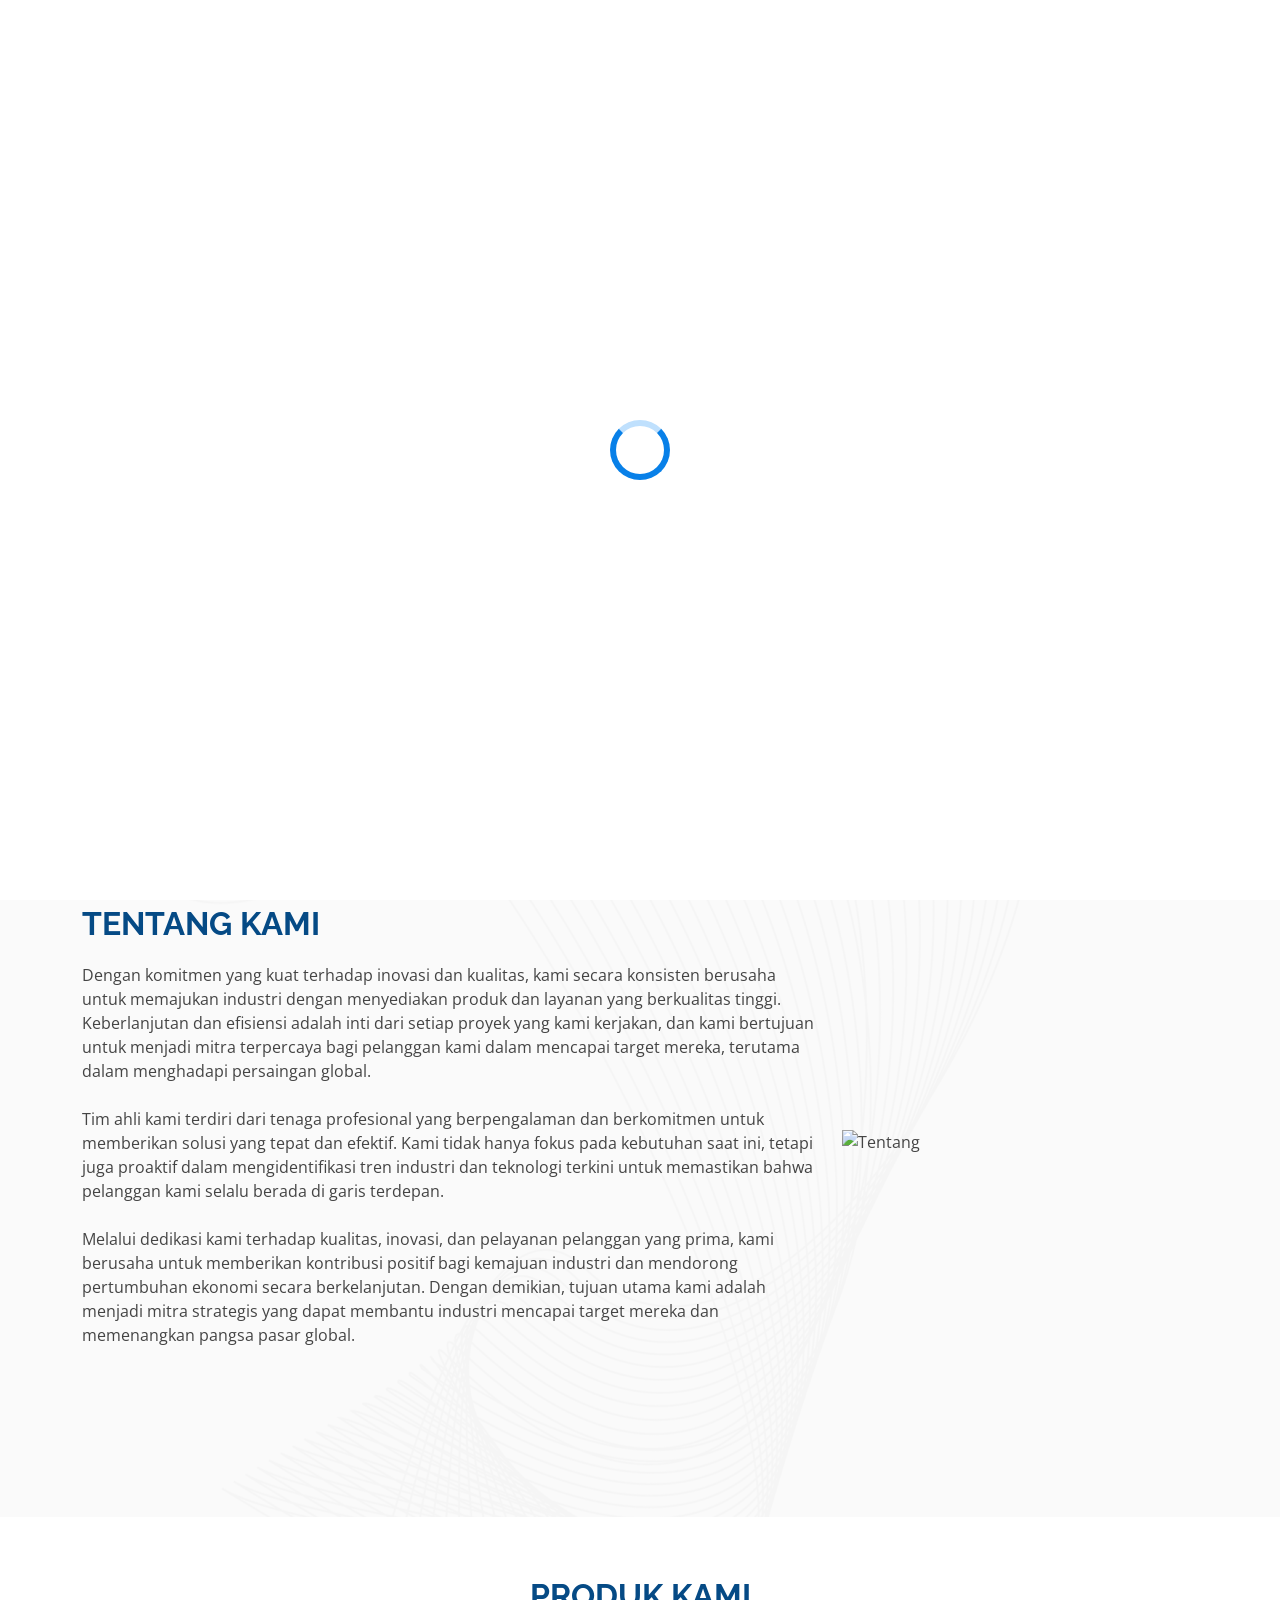
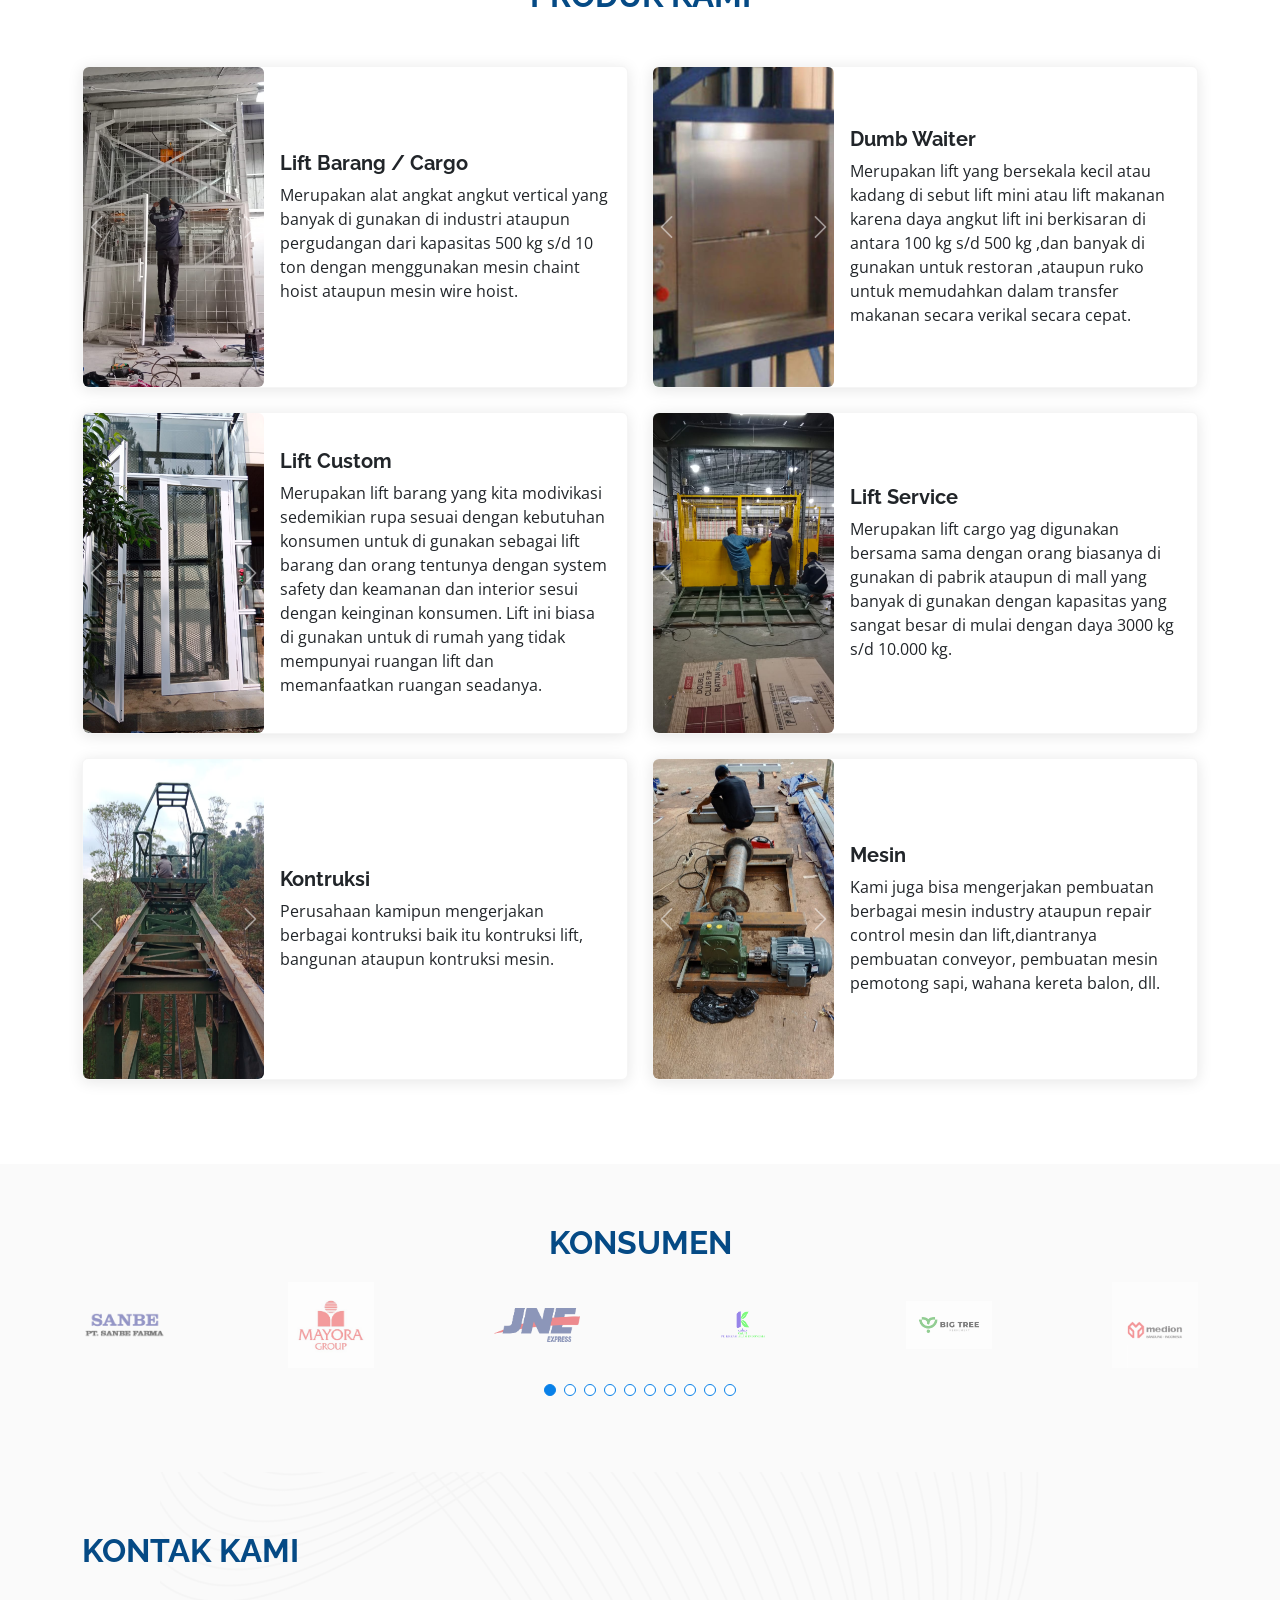
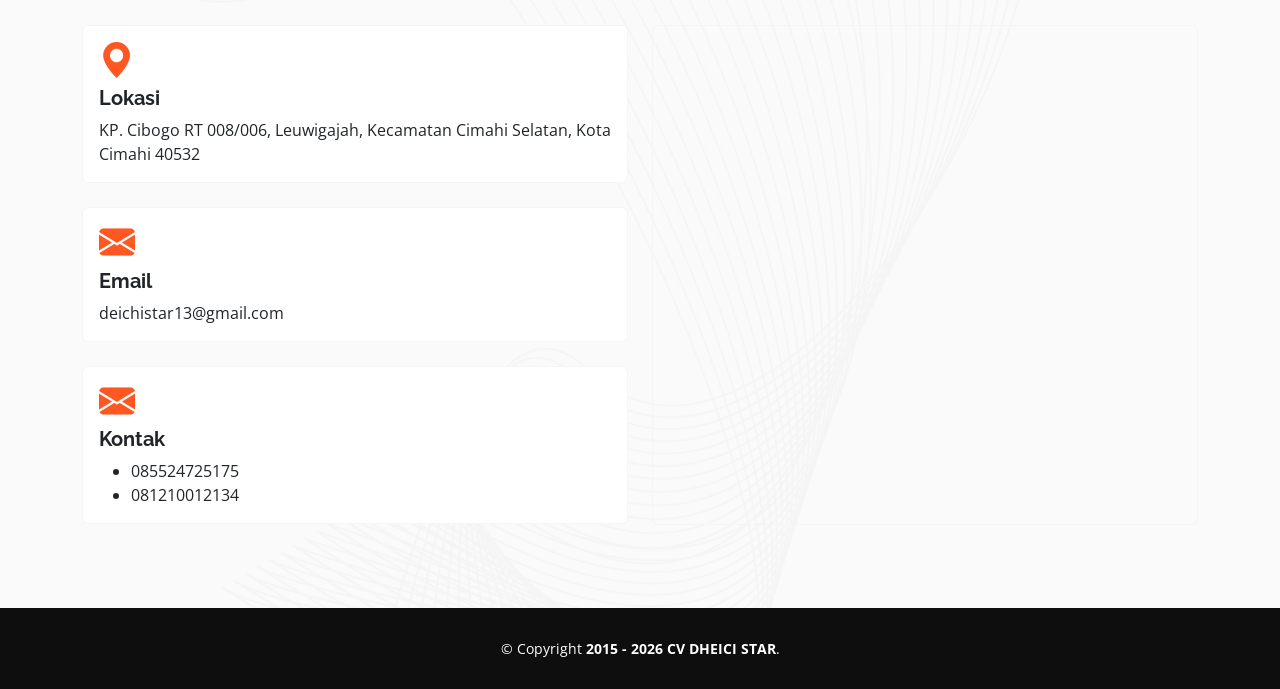
==== commit 2fd0db14: "update" ====
--- a/index.html
+++ b/index.html
@@ -31,25 +31,10 @@
 </head>
 
 <body>
-
-  <!-- ======= Top Bar ======= -->
-  <!-- <div id="topbar" class="fixed-top d-flex align-items-center ">
-    <div class="container d-flex align-items-center justify-content-center justify-content-md-between">
-      <div class="contact-info d-flex align-items-center">
-        <i class="bi bi-envelope-fill"></i><a href="mailto:contact@example.com">info@example.com</a>
-        <i class="bi bi-phone-fill phone-icon"></i> +1 5589 55488 55
-      </div>
-      <div class="cta d-none d-md-block">
-        <a href="#about" class="scrollto">Get Started</a>
-      </div>
-    </div>
-  </div> -->
-
-  <!-- ======= Header ======= -->
   <header id="header" class="fixed-top d-flex align-items-center ">
     <div class="container d-flex align-items-center justify-content-between">
 
-      <h1 class="logo"><a href="index.html">CV DHEICI STAR</a></h1>
+      <h1 class="logo"><a href="./">CV DHEICI STAR</a></h1>
       <!-- Uncomment below if you prefer to use an image logo -->
       <!-- <a href=index.html" class="logo"><img src="assets/img/logo.png" alt="" class="img-fluid"></a>-->
 
@@ -59,7 +44,7 @@
           <li><a class="nav-link scrollto" href="#about">Tentang</a></li>
           <li><a class="nav-link scrollto" href="#services">Produk</a></li>
           <li><a class="nav-link scrollto " href="#clients">Konsumen</a></li>
-          <li><a class="nav-link scrollto" href="#portfolio">Galeri</a></li>
+          <li><a class="nav-link scrollto" href="./galeri/">Galeri</a></li>
           <li><a class="nav-link scrollto" href="#contact">Kontak</a></li>
         </ul>
         <i class="bi bi-list mobile-nav-toggle"></i>
@@ -80,81 +65,11 @@
           <a href="#about" class="btn-get-started animate__animated animate__fadeInUp scrollto">Tentang Kami</a>
         </div>
       </div>
-
-      <!-- Slide 2 -->
-      <!-- <div class="carousel-item">
-        <div class="carousel-container">
-          <h2 class="animate__animated animate__fadeInDown">Lorem Ipsum Dolor</h2>
-          <p class="animate__animated animate__fadeInUp">Ut velit est quam dolor ad a aliquid qui aliquid. Sequi ea ut et est quaerat sequi nihil ut aliquam. Occaecati alias dolorem mollitia ut. Similique ea voluptatem. Esse doloremque accusamus repellendus deleniti vel. Minus et tempore modi architecto.</p>
-          <a href="#about" class="btn-get-started animate__animated animate__fadeInUp scrollto">Read More</a>
-        </div>
-      </div> -->
-
-      <!-- Slide 3 -->
-      <!-- <div class="carousel-item">
-        <div class="carousel-container">
-          <h2 class="animate__animated animate__fadeInDown">Sequi ea ut et est quaerat</h2>
-          <p class="animate__animated animate__fadeInUp">Ut velit est quam dolor ad a aliquid qui aliquid. Sequi ea ut et est quaerat sequi nihil ut aliquam. Occaecati alias dolorem mollitia ut. Similique ea voluptatem. Esse doloremque accusamus repellendus deleniti vel. Minus et tempore modi architecto.</p>
-          <a href="#about" class="btn-get-started animate__animated animate__fadeInUp scrollto">Read More</a>
-        </div>
-      </div> -->
-
-      <!-- <a class="carousel-control-prev" href="#heroCarousel" role="button" data-bs-slide="prev">
-        <span class="carousel-control-prev-icon bx bx-chevron-left" aria-hidden="true"></span>
-      </a>
-
-      <a class="carousel-control-next" href="#heroCarousel" role="button" data-bs-slide="next">
-        <span class="carousel-control-next-icon bx bx-chevron-right" aria-hidden="true"></span>
-      </a> -->
-
     </div>
-  </section><!-- End Hero -->
+  </section>
+  <!-- End Hero -->
 
   <main id="main">
-
-    <!-- ======= Icon Boxes Section ======= -->
-    <!-- <section id="icon-boxes" class="icon-boxes">
-      <div class="container">
-
-        <div class="row">
-          <div class="col-md-6 col-lg-3 d-flex align-items-stretch mb-5 mb-lg-0" data-aos="fade-up">
-            <div class="icon-box">
-              <div class="icon"><i class="bx bxl-dribbble"></i></div>
-              <h4 class="title"><a href="">Lorem Ipsum</a></h4>
-              <p class="description">Voluptatum deleniti atque corrupti quos dolores et quas molestias excepturi sint occaecati cupiditate non provident</p>
-            </div>
-          </div>
-
-          <div class="col-md-6 col-lg-3 d-flex align-items-stretch mb-5 mb-lg-0" data-aos="fade-up" data-aos-delay="100">
-            <div class="icon-box">
-              <div class="icon"><i class="bx bx-file"></i></div>
-              <h4 class="title"><a href="">Sed ut perspiciatis</a></h4>
-              <p class="description">Duis aute irure dolor in reprehenderit in voluptate velit esse cillum dolore eu fugiat nulla pariatur</p>
-            </div>
-          </div>
-
-          <div class="col-md-6 col-lg-3 d-flex align-items-stretch mb-5 mb-lg-0" data-aos="fade-up" data-aos-delay="200">
-            <div class="icon-box">
-              <div class="icon"><i class="bx bx-tachometer"></i></div>
-              <h4 class="title"><a href="">Magni Dolores</a></h4>
-              <p class="description">Excepteur sint occaecat cupidatat non proident, sunt in culpa qui officia deserunt mollit anim id est laborum</p>
-            </div>
-          </div>
-
-          <div class="col-md-6 col-lg-3 d-flex align-items-stretch mb-5 mb-lg-0" data-aos="fade-up" data-aos-delay="300">
-            <div class="icon-box">
-              <div class="icon"><i class="bx bx-layer"></i></div>
-              <h4 class="title"><a href="">Nemo Enim</a></h4>
-              <p class="description">At vero eos et accusamus et iusto odio dignissimos ducimus qui blanditiis praesentium voluptatum deleniti atque</p>
-            </div>
-          </div>
-
-        </div>
-
-      </div>
-    </section> -->
-    <!-- End Icon Boxes Section -->
-
     <!-- ======= About Us Section ======= -->
     <section id="about" class="about">
       <div class="container" data-aos="fade-up">
@@ -178,90 +93,9 @@
             </div>
           </div>
         </div>
-
-        <!-- <div class="row content">
-          <div class="col-lg-6">
-            <p>
-              Lorem ipsum dolor sit amet, consectetur adipiscing elit, sed do eiusmod tempor incididunt ut labore et dolore
-              magna aliqua.
-            </p>
-            <ul>
-              <li><i class="ri-check-double-line"></i> Ullamco laboris nisi ut aliquip ex ea commodo consequat</li>
-              <li><i class="ri-check-double-line"></i> Duis aute irure dolor in reprehenderit in voluptate velit</li>
-              <li><i class="ri-check-double-line"></i> Ullamco laboris nisi ut aliquip ex ea commodo consequat</li>
-            </ul>
-          </div>
-          <div class="col-lg-6 pt-4 pt-lg-0">
-            <p>
-              Ullamco laboris nisi ut aliquip ex ea commodo consequat. Duis aute irure dolor in reprehenderit in voluptate
-              velit esse cillum dolore eu fugiat nulla pariatur. Excepteur sint occaecat cupidatat non proident, sunt in
-              culpa qui officia deserunt mollit anim id est laborum.
-            </p>
-            <a href="#" class="btn-learn-more">Learn More</a>
-          </div>
-        </div> -->
-
       </div>
-    </section><!-- End About Us Section -->
-
-    <!-- ======= Why Us Section ======= -->
-    <!-- <section id="why-us" class="why-us">
-      <div class="container-fluid">
-
-        <div class="row">
-
-          <div class="col-lg-5 align-items-stretch position-relative video-box" style='background-image: url("assets/img/why-us.jpg");' data-aos="fade-right">
-            <a href="https://www.youtube.com/watch?v=LXb3EKWsInQ" class="glightbox play-btn mb-4"></a>
-          </div>
-
-          <div class="col-lg-7 d-flex flex-column justify-content-center align-items-stretch" data-aos="fade-left">
-
-            <div class="content">
-              <h3>Eum ipsam laborum deleniti <strong>velit pariatur architecto aut nihil</strong></h3>
-              <p>
-                Lorem ipsum dolor sit amet, consectetur adipiscing elit, sed do eiusmod tempor incididunt ut labore et dolore magna aliqua. Duis aute irure dolor in reprehenderit
-              </p>
-            </div>
-
-            <div class="accordion-list">
-              <ul>
-                <li data-aos="fade-up" data-aos-delay="100">
-                  <a data-bs-toggle="collapse" class="collapse" data-bs-target="#accordion-list-1"><span>01</span> Non consectetur a erat nam at lectus urna duis? <i class="bx bx-chevron-down icon-show"></i><i class="bx bx-chevron-up icon-close"></i></a>
-                  <div id="accordion-list-1" class="collapse show" data-bs-parent=".accordion-list">
-                    <p>
-                      Feugiat pretium nibh ipsum consequat. Tempus iaculis urna id volutpat lacus laoreet non curabitur gravida. Venenatis lectus magna fringilla urna porttitor rhoncus dolor purus non.
-                    </p>
-                  </div>
-                </li>
-
-                <li data-aos="fade-up" data-aos-delay="200">
-                  <a data-bs-toggle="collapse" data-bs-target="#accordion-list-2" class="collapsed"><span>02</span> Feugiat scelerisque varius morbi enim nunc? <i class="bx bx-chevron-down icon-show"></i><i class="bx bx-chevron-up icon-close"></i></a>
-                  <div id="accordion-list-2" class="collapse" data-bs-parent=".accordion-list">
-                    <p>
-                      Dolor sit amet consectetur adipiscing elit pellentesque habitant morbi. Id interdum velit laoreet id donec ultrices. Fringilla phasellus faucibus scelerisque eleifend donec pretium. Est pellentesque elit ullamcorper dignissim. Mauris ultrices eros in cursus turpis massa tincidunt dui.
-                    </p>
-                  </div>
-                </li>
-
-                <li data-aos="fade-up" data-aos-delay="300">
-                  <a data-bs-toggle="collapse" data-bs-target="#accordion-list-3" class="collapsed"><span>03</span> Dolor sit amet consectetur adipiscing elit? <i class="bx bx-chevron-down icon-show"></i><i class="bx bx-chevron-up icon-close"></i></a>
-                  <div id="accordion-list-3" class="collapse" data-bs-parent=".accordion-list">
-                    <p>
-                      Eleifend mi in nulla posuere sollicitudin aliquam ultrices sagittis orci. Faucibus pulvinar elementum integer enim. Sem nulla pharetra diam sit amet nisl suscipit. Rutrum tellus pellentesque eu tincidunt. Lectus urna duis convallis convallis tellus. Urna molestie at elementum eu facilisis sed odio morbi quis
-                    </p>
-                  </div>
-                </li>
-
-              </ul>
-            </div>
-
-          </div>
-
-        </div>
-
-      </div>
-    </section> -->
-    <!-- End Why Us Section -->
+    </section>
+    <!-- End About Us Section -->
 
     <!-- ======= Services Section ======= -->
     <section id="services" class="services">
@@ -524,427 +358,6 @@
     </section>
     <!-- End Clients Section -->
 
-    <!-- ======= Cta Section ======= -->
-    <!-- <section id="cta" class="cta">
-      <div class="container">
-
-        <div class="row" data-aos="zoom-in">
-          <div class="col-lg-9 text-center text-lg-start">
-            <h3>Call To Action</h3>
-            <p> Duis aute irure dolor in reprehenderit in voluptate velit esse cillum dolore eu fugiat nulla pariatur. Excepteur sint occaecat cupidatat non proident, sunt in culpa qui officia deserunt mollit anim id est laborum.</p>
-          </div>
-          <div class="col-lg-3 cta-btn-container text-center">
-            <a class="cta-btn align-middle" href="#">Call To Action</a>
-          </div>
-        </div>
-
-      </div>
-    </section> -->
-    <!-- End Cta Section -->
-
-    <!-- ======= Portfoio Section ======= -->
-    <section id="portfolio" class="portfoio">
-      <div class="container" data-aos="fade-up">
-
-        <div class="section-title">
-          <h2>GALERI</h2>
-        </div>
-
-        <div class="row portfolio-container">
-
-          <a class="col-lg-2 col-md-2 col-sm-4 col-4 portfolio-item filter-app portfolio-lightbox preview-link" href="./assets/img/product/galeri/image1.jpg" data-gallery="portfolioGallery">
-            <img src="./assets/img/product/galeri/image1.jpg" class="img-fluid w-100" alt="Galeri">
-          </a>
-
-          <!-- <a class="col-lg-2 col-md-2 col-sm-4 col-4 portfolio-item filter-app portfolio-lightbox preview-link" href="./assets/img/product/galeri/image2.jpg" data-gallery="portfolioGallery">
-            <img src="./assets/img/product/galeri/image2.jpg" class="img-fluid w-100" alt="Galeri">
-          </a> -->
-          
-          <a class="col-lg-2 col-md-2 col-sm-4 col-4 portfolio-item filter-app portfolio-lightbox preview-link" href="./assets/img/product/galeri/image3.jpg" data-gallery="portfolioGallery">
-            <img src="./assets/img/product/galeri/image3.jpg" class="img-fluid w-100" alt="Galeri">
-          </a>
-          
-          <a class="col-lg-2 col-md-2 col-sm-4 col-4 portfolio-item filter-app portfolio-lightbox preview-link" href="./assets/img/product/galeri/image4.jpg" data-gallery="portfolioGallery">
-            <img src="./assets/img/product/galeri/image4.jpg" class="img-fluid w-100" alt="Galeri">
-          </a>
-
-          <!-- <a class="col-lg-2 col-md-2 col-sm-4 col-4 portfolio-item filter-app portfolio-lightbox preview-link" href="./assets/img/product/galeri/image5.jpg" data-gallery="portfolioGallery">
-            <img src="./assets/img/product/galeri/image5.jpg" class="img-fluid w-100" alt="Galeri">
-          </a> -->
-
-          <a class="col-lg-2 col-md-2 col-sm-4 col-4 portfolio-item filter-app portfolio-lightbox preview-link" href="./assets/img/product/galeri/image6.jpg" data-gallery="portfolioGallery">
-            <img src="./assets/img/product/galeri/image6.jpg" class="img-fluid w-100" alt="Galeri">
-          </a>
-
-          <a class="col-lg-2 col-md-2 col-sm-4 col-4 portfolio-item filter-app portfolio-lightbox preview-link" href="./assets/img/product/galeri/image7.jpg" data-gallery="portfolioGallery">
-            <img src="./assets/img/product/galeri/image7.jpg" class="img-fluid w-100" alt="Galeri">
-          </a>
-
-          <!-- <a class="col-lg-2 col-md-2 col-sm-4 col-4 portfolio-item filter-app portfolio-lightbox preview-link" href="./assets/img/product/galeri/image8.jpg" data-gallery="portfolioGallery">
-            <img src="./assets/img/product/galeri/image8.jpg" class="img-fluid w-100" alt="Galeri">
-          </a> -->
-
-          <a class="col-lg-2 col-md-2 col-sm-4 col-4 portfolio-item filter-app portfolio-lightbox preview-link" href="./assets/img/product/galeri/image9.jpg" data-gallery="portfolioGallery">
-            <img src="./assets/img/product/galeri/image9.jpg" class="img-fluid w-100" alt="Galeri">
-          </a>
-
-          <a class="col-lg-2 col-md-2 col-sm-4 col-4 portfolio-item filter-app portfolio-lightbox preview-link" href="./assets/img/product/galeri/image10.jpg" data-gallery="portfolioGallery">
-            <img src="./assets/img/product/galeri/image10.jpg" class="img-fluid w-100" alt="Galeri">
-          </a>
-
-          <a class="col-lg-2 col-md-2 col-sm-4 col-4 portfolio-item filter-app portfolio-lightbox preview-link" href="./assets/img/product/galeri/image11.jpg" data-gallery="portfolioGallery">
-            <img src="./assets/img/product/galeri/image11.jpg" class="img-fluid w-100" alt="Galeri">
-          </a>
-
-          <a class="col-lg-2 col-md-2 col-sm-4 col-4 portfolio-item filter-app portfolio-lightbox preview-link" href="./assets/img/product/galeri/image12.jpg" data-gallery="portfolioGallery">
-            <img src="./assets/img/product/galeri/image12.jpg" class="img-fluid w-100" alt="Galeri">
-          </a>
-
-          <!-- <a class="col-lg-2 col-md-2 col-sm-4 col-4 portfolio-item filter-app portfolio-lightbox preview-link" href="./assets/img/product/galeri/image13.jpg" data-gallery="portfolioGallery">
-            <img src="./assets/img/product/galeri/image13.jpg" class="img-fluid w-100" alt="Galeri">
-          </a> -->
-
-          <a class="col-lg-2 col-md-2 col-sm-4 col-4 portfolio-item filter-app portfolio-lightbox preview-link" href="./assets/img/product/galeri/image14.jpg" data-gallery="portfolioGallery">
-            <img src="./assets/img/product/galeri/image14.jpg" class="img-fluid w-100" alt="Galeri">
-          </a>
-
-          <!-- <a class="col-lg-2 col-md-2 col-sm-4 col-4 portfolio-item filter-app portfolio-lightbox preview-link" href="./assets/img/product/galeri/image15.jpg" data-gallery="portfolioGallery">
-            <img src="./assets/img/product/galeri/image15.jpg" class="img-fluid w-100" alt="Galeri">
-          </a> -->
-
-          <a class="col-lg-2 col-md-2 col-sm-4 col-4 portfolio-item filter-app portfolio-lightbox preview-link" href="./assets/img/product/galeri/image16.jpg" data-gallery="portfolioGallery">
-            <img src="./assets/img/product/galeri/image16.jpg" class="img-fluid w-100" alt="Galeri">
-          </a>
-
-          <!-- <a class="col-lg-2 col-md-2 col-sm-4 col-4 portfolio-item filter-app portfolio-lightbox preview-link" href="./assets/img/product/galeri/image17.jpg" data-gallery="portfolioGallery">
-            <img src="./assets/img/product/galeri/image17.jpg" class="img-fluid w-100" alt="Galeri">
-          </a> -->
-
-          <a class="col-lg-2 col-md-2 col-sm-4 col-4 portfolio-item filter-app portfolio-lightbox preview-link" href="./assets/img/product/galeri/image18.jpg" data-gallery="portfolioGallery">
-            <img src="./assets/img/product/galeri/image18.jpg" class="img-fluid w-100" alt="Galeri">
-          </a>
-
-
-
-
-          <!-- <div class="col-lg-4 col-md-6 portfolio-item filter-web">
-            <img src="assets/img/portfolio/portfolio-2.jpg" class="img-fluid" alt="">
-            <div class="portfolio-info">
-              <h4>Web 3</h4>
-              <p>Web</p>
-              <a href="assets/img/portfolio/portfolio-2.jpg" data-gallery="portfolioGallery" class="portfolio-lightbox preview-link" title="Web 3"><i class="bx bx-plus"></i></a>
-              <a href="portfolio-details.html" class="details-link" title="More Details"><i class="bx bx-link"></i></a>
-            </div>
-          </div>
-
-          <div class="col-lg-4 col-md-6 portfolio-item filter-app">
-            <img src="assets/img/portfolio/portfolio-3.jpg" class="img-fluid" alt="">
-            <div class="portfolio-info">
-              <h4>App 2</h4>
-              <p>App</p>
-              <a href="assets/img/portfolio/portfolio-3.jpg" data-gallery="portfolioGallery" class="portfolio-lightbox preview-link" title="App 2"><i class="bx bx-plus"></i></a>
-              <a href="portfolio-details.html" class="details-link" title="More Details"><i class="bx bx-link"></i></a>
-            </div>
-          </div>
-
-          <div class="col-lg-4 col-md-6 portfolio-item filter-card">
-            <img src="assets/img/portfolio/portfolio-4.jpg" class="img-fluid" alt="">
-            <div class="portfolio-info">
-              <h4>Card 2</h4>
-              <p>Card</p>
-              <a href="assets/img/portfolio/portfolio-4.jpg" data-gallery="portfolioGallery" class="portfolio-lightbox preview-link" title="Card 2"><i class="bx bx-plus"></i></a>
-              <a href="portfolio-details.html" class="details-link" title="More Details"><i class="bx bx-link"></i></a>
-            </div>
-          </div>
-
-          <div class="col-lg-4 col-md-6 portfolio-item filter-web">
-            <img src="assets/img/portfolio/portfolio-5.jpg" class="img-fluid" alt="">
-            <div class="portfolio-info">
-              <h4>Web 2</h4>
-              <p>Web</p>
-              <a href="assets/img/portfolio/portfolio-5.jpg" data-gallery="portfolioGallery" class="portfolio-lightbox preview-link" title="Web 2"><i class="bx bx-plus"></i></a>
-              <a href="portfolio-details.html" class="details-link" title="More Details"><i class="bx bx-link"></i></a>
-            </div>
-          </div>
-
-          <div class="col-lg-4 col-md-6 portfolio-item filter-app">
-            <img src="assets/img/portfolio/portfolio-6.jpg" class="img-fluid" alt="">
-            <div class="portfolio-info">
-              <h4>App 3</h4>
-              <p>App</p>
-              <a href="assets/img/portfolio/portfolio-6.jpg" data-gallery="portfolioGallery" class="portfolio-lightbox preview-link" title="App 3"><i class="bx bx-plus"></i></a>
-              <a href="portfolio-details.html" class="details-link" title="More Details"><i class="bx bx-link"></i></a>
-            </div>
-          </div>
-
-          <div class="col-lg-4 col-md-6 portfolio-item filter-card">
-            <img src="assets/img/portfolio/portfolio-7.jpg" class="img-fluid" alt="">
-            <div class="portfolio-info">
-              <h4>Card 1</h4>
-              <p>Card</p>
-              <a href="assets/img/portfolio/portfolio-7.jpg" data-gallery="portfolioGallery" class="portfolio-lightbox preview-link" title="Card 1"><i class="bx bx-plus"></i></a>
-              <a href="portfolio-details.html" class="details-link" title="More Details"><i class="bx bx-link"></i></a>
-            </div>
-          </div>
-
-          <div class="col-lg-4 col-md-6 portfolio-item filter-card">
-            <img src="assets/img/portfolio/portfolio-8.jpg" class="img-fluid" alt="">
-            <div class="portfolio-info">
-              <h4>Card 3</h4>
-              <p>Card</p>
-              <a href="assets/img/portfolio/portfolio-8.jpg" data-gallery="portfolioGallery" class="portfolio-lightbox preview-link" title="Card 3"><i class="bx bx-plus"></i></a>
-              <a href="portfolio-details.html" class="details-link" title="More Details"><i class="bx bx-link"></i></a>
-            </div>
-          </div>
-
-          <div class="col-lg-4 col-md-6 portfolio-item filter-web">
-            <img src="assets/img/portfolio/portfolio-9.jpg" class="img-fluid" alt="">
-            <div class="portfolio-info">
-              <h4>Web 3</h4>
-              <p>Web</p>
-              <a href="assets/img/portfolio/portfolio-9.jpg" data-gallery="portfolioGallery" class="portfolio-lightbox preview-link" title="Web 3"><i class="bx bx-plus"></i></a>
-              <a href="portfolio-details.html" class="details-link" title="More Details"><i class="bx bx-link"></i></a>
-            </div>
-          </div> -->
-
-        </div>
-
-      </div>
-    </section><!-- End Portfoio Section -->
-
-    <!-- ======= Team Section ======= -->
-    <!-- <section id="team" class="team section-bg">
-      <div class="container" data-aos="fade-up">
-
-        <div class="section-title">
-          <h2>Team</h2>
-          <p>Magnam dolores commodi suscipit. Necessitatibus eius consequatur ex aliquid fuga eum quidem. Sit sint consectetur velit. Quisquam quos quisquam cupiditate. Et nemo qui impedit suscipit alias ea. Quia fugiat sit in iste officiis commodi quidem hic quas.</p>
-        </div>
-
-        <div class="row">
-
-          <div class="col-lg-6" data-aos="fade-up" data-aos-delay="100">
-            <div class="member d-flex align-items-start">
-              <div class="pic"><img src="assets/img/team/team-1.jpg" class="img-fluid" alt=""></div>
-              <div class="member-info">
-                <h4>Walter White</h4>
-                <span>Chief Executive Officer</span>
-                <p>Explicabo voluptatem mollitia et repellat qui dolorum quasi</p>
-                <div class="social">
-                  <a href=""><i class="ri-twitter-fill"></i></a>
-                  <a href=""><i class="ri-facebook-fill"></i></a>
-                  <a href=""><i class="ri-instagram-fill"></i></a>
-                  <a href=""> <i class="ri-linkedin-box-fill"></i> </a>
-                </div>
-              </div>
-            </div>
-          </div>
-
-          <div class="col-lg-6 mt-4 mt-lg-0" data-aos="fade-up" data-aos-delay="200">
-            <div class="member d-flex align-items-start">
-              <div class="pic"><img src="assets/img/team/team-2.jpg" class="img-fluid" alt=""></div>
-              <div class="member-info">
-                <h4>Sarah Jhonson</h4>
-                <span>Product Manager</span>
-                <p>Aut maiores voluptates amet et quis praesentium qui senda para</p>
-                <div class="social">
-                  <a href=""><i class="ri-twitter-fill"></i></a>
-                  <a href=""><i class="ri-facebook-fill"></i></a>
-                  <a href=""><i class="ri-instagram-fill"></i></a>
-                  <a href=""> <i class="ri-linkedin-box-fill"></i> </a>
-                </div>
-              </div>
-            </div>
-          </div>
-
-          <div class="col-lg-6 mt-4" data-aos="fade-up" data-aos-delay="300">
-            <div class="member d-flex align-items-start">
-              <div class="pic"><img src="assets/img/team/team-3.jpg" class="img-fluid" alt=""></div>
-              <div class="member-info">
-                <h4>William Anderson</h4>
-                <span>CTO</span>
-                <p>Quisquam facilis cum velit laborum corrupti fuga rerum quia</p>
-                <div class="social">
-                  <a href=""><i class="ri-twitter-fill"></i></a>
-                  <a href=""><i class="ri-facebook-fill"></i></a>
-                  <a href=""><i class="ri-instagram-fill"></i></a>
-                  <a href=""> <i class="ri-linkedin-box-fill"></i> </a>
-                </div>
-              </div>
-            </div>
-          </div>
-
-          <div class="col-lg-6 mt-4" data-aos="fade-up" data-aos-delay="400">
-            <div class="member d-flex align-items-start">
-              <div class="pic"><img src="assets/img/team/team-4.jpg" class="img-fluid" alt=""></div>
-              <div class="member-info">
-                <h4>Amanda Jepson</h4>
-                <span>Accountant</span>
-                <p>Dolorum tempora officiis odit laborum officiis et et accusamus</p>
-                <div class="social">
-                  <a href=""><i class="ri-twitter-fill"></i></a>
-                  <a href=""><i class="ri-facebook-fill"></i></a>
-                  <a href=""><i class="ri-instagram-fill"></i></a>
-                  <a href=""> <i class="ri-linkedin-box-fill"></i> </a>
-                </div>
-              </div>
-            </div>
-          </div>
-
-        </div>
-
-      </div>
-    </section> -->
-    <!-- End Team Section -->
-
-    <!-- ======= Pricing Section ======= -->
-    <!-- <section id="pricing" class="pricing">
-      <div class="container" data-aos="fade-up">
-
-        <div class="section-title">
-          <h2>Pricing</h2>
-          <p>Magnam dolores commodi suscipit. Necessitatibus eius consequatur ex aliquid fuga eum quidem. Sit sint consectetur velit. Quisquam quos quisquam cupiditate. Et nemo qui impedit suscipit alias ea. Quia fugiat sit in iste officiis commodi quidem hic quas.</p>
-        </div>
-
-        <div class="row">
-
-          <div class="col-lg-3 col-md-6" data-aos="fade-up" data-aos-delay="100">
-            <div class="box">
-              <h3>Free</h3>
-              <h4><sup>$</sup>0<span> / month</span></h4>
-              <ul>
-                <li>Aida dere</li>
-                <li>Nec feugiat nisl</li>
-                <li>Nulla at volutpat dola</li>
-                <li class="na">Pharetra massa</li>
-                <li class="na">Massa ultricies mi</li>
-              </ul>
-              <div class="btn-wrap">
-                <a href="#" class="btn-buy">Buy Now</a>
-              </div>
-            </div>
-          </div>
-
-          <div class="col-lg-3 col-md-6 mt-4 mt-md-0" data-aos="fade-up" data-aos-delay="200">
-            <div class="box featured">
-              <h3>Business</h3>
-              <h4><sup>$</sup>19<span> / month</span></h4>
-              <ul>
-                <li>Aida dere</li>
-                <li>Nec feugiat nisl</li>
-                <li>Nulla at volutpat dola</li>
-                <li>Pharetra massa</li>
-                <li class="na">Massa ultricies mi</li>
-              </ul>
-              <div class="btn-wrap">
-                <a href="#" class="btn-buy">Buy Now</a>
-              </div>
-            </div>
-          </div>
-
-          <div class="col-lg-3 col-md-6 mt-4 mt-lg-0" data-aos="fade-up" data-aos-delay="300">
-            <div class="box">
-              <h3>Developer</h3>
-              <h4><sup>$</sup>29<span> / month</span></h4>
-              <ul>
-                <li>Aida dere</li>
-                <li>Nec feugiat nisl</li>
-                <li>Nulla at volutpat dola</li>
-                <li>Pharetra massa</li>
-                <li>Massa ultricies mi</li>
-              </ul>
-              <div class="btn-wrap">
-                <a href="#" class="btn-buy">Buy Now</a>
-              </div>
-            </div>
-          </div>
-
-          <div class="col-lg-3 col-md-6 mt-4 mt-lg-0" data-aos="fade-up" data-aos-delay="400">
-            <div class="box">
-              <span class="advanced">Advanced</span>
-              <h3>Ultimate</h3>
-              <h4><sup>$</sup>49<span> / month</span></h4>
-              <ul>
-                <li>Aida dere</li>
-                <li>Nec feugiat nisl</li>
-                <li>Nulla at volutpat dola</li>
-                <li>Pharetra massa</li>
-                <li>Massa ultricies mi</li>
-              </ul>
-              <div class="btn-wrap">
-                <a href="#" class="btn-buy">Buy Now</a>
-              </div>
-            </div>
-          </div>
-
-        </div>
-
-      </div>
-    </section> -->
-    <!-- End Pricing Section -->
-
-    <!-- ======= Frequently Asked Questions Section ======= -->
-    <!-- <section id="faq" class="faq section-bg">
-      <div class="container" data-aos="fade-up">
-
-        <div class="section-title">
-          <h2>Frequently Asked Questions</h2>
-        </div>
-
-        <div class="faq-list">
-          <ul>
-            <li data-aos="fade-up" data-aos="fade-up" data-aos-delay="100">
-              <i class="bx bx-help-circle icon-help"></i> <a data-bs-toggle="collapse" class="collapse" data-bs-target="#faq-list-1">Non consectetur a erat nam at lectus urna duis? <i class="bx bx-chevron-down icon-show"></i><i class="bx bx-chevron-up icon-close"></i></a>
-              <div id="faq-list-1" class="collapse show" data-bs-parent=".faq-list">
-                <p>
-                  Feugiat pretium nibh ipsum consequat. Tempus iaculis urna id volutpat lacus laoreet non curabitur gravida. Venenatis lectus magna fringilla urna porttitor rhoncus dolor purus non.
-                </p>
-              </div>
-            </li>
-
-            <li data-aos="fade-up" data-aos-delay="200">
-              <i class="bx bx-help-circle icon-help"></i> <a data-bs-toggle="collapse" data-bs-target="#faq-list-2" class="collapsed">Feugiat scelerisque varius morbi enim nunc? <i class="bx bx-chevron-down icon-show"></i><i class="bx bx-chevron-up icon-close"></i></a>
-              <div id="faq-list-2" class="collapse" data-bs-parent=".faq-list">
-                <p>
-                  Dolor sit amet consectetur adipiscing elit pellentesque habitant morbi. Id interdum velit laoreet id donec ultrices. Fringilla phasellus faucibus scelerisque eleifend donec pretium. Est pellentesque elit ullamcorper dignissim. Mauris ultrices eros in cursus turpis massa tincidunt dui.
-                </p>
-              </div>
-            </li>
-
-            <li data-aos="fade-up" data-aos-delay="300">
-              <i class="bx bx-help-circle icon-help"></i> <a data-bs-toggle="collapse" data-bs-target="#faq-list-3" class="collapsed">Dolor sit amet consectetur adipiscing elit? <i class="bx bx-chevron-down icon-show"></i><i class="bx bx-chevron-up icon-close"></i></a>
-              <div id="faq-list-3" class="collapse" data-bs-parent=".faq-list">
-                <p>
-                  Eleifend mi in nulla posuere sollicitudin aliquam ultrices sagittis orci. Faucibus pulvinar elementum integer enim. Sem nulla pharetra diam sit amet nisl suscipit. Rutrum tellus pellentesque eu tincidunt. Lectus urna duis convallis convallis tellus. Urna molestie at elementum eu facilisis sed odio morbi quis
-                </p>
-              </div>
-            </li>
-
-            <li data-aos="fade-up" data-aos-delay="400">
-              <i class="bx bx-help-circle icon-help"></i> <a data-bs-toggle="collapse" data-bs-target="#faq-list-4" class="collapsed">Tempus quam pellentesque nec nam aliquam sem et tortor consequat? <i class="bx bx-chevron-down icon-show"></i><i class="bx bx-chevron-up icon-close"></i></a>
-              <div id="faq-list-4" class="collapse" data-bs-parent=".faq-list">
-                <p>
-                  Molestie a iaculis at erat pellentesque adipiscing commodo. Dignissim suspendisse in est ante in. Nunc vel risus commodo viverra maecenas accumsan. Sit amet nisl suscipit adipiscing bibendum est. Purus gravida quis blandit turpis cursus in.
-                </p>
-              </div>
-            </li>
-
-            <li data-aos="fade-up" data-aos-delay="500">
-              <i class="bx bx-help-circle icon-help"></i> <a data-bs-toggle="collapse" data-bs-target="#faq-list-5" class="collapsed">Tortor vitae purus faucibus ornare. Varius vel pharetra vel turpis nunc eget lorem dolor? <i class="bx bx-chevron-down icon-show"></i><i class="bx bx-chevron-up icon-close"></i></a>
-              <div id="faq-list-5" class="collapse" data-bs-parent=".faq-list">
-                <p>
-                  Laoreet sit amet cursus sit amet dictum sit amet justo. Mauris vitae ultricies leo integer malesuada nunc vel. Tincidunt eget nullam non nisi est sit amet. Turpis nunc eget lorem dolor sed. Ut venenatis tellus in metus vulputate eu scelerisque.
-                </p>
-              </div>
-            </li>
-
-          </ul>
-        </div>
-
-      </div>
-    </section> -->
-    <!-- End Frequently Asked Questions Section -->
-
     <!-- ======= Contact Section ======= -->
     <section id="contact" class="contact">
       <div class="container" data-aos="fade-up">
@@ -1059,91 +472,20 @@
         </div> -->
 
       </div>
-    </section><!-- End Contact Section -->
-
-  </main><!-- End #main -->
+    </section>
+    <!-- End Contact Section -->
+  </main>
+  <!-- End #main -->
 
   <!-- ======= Footer ======= -->
   <footer id="footer">
-
-    <!-- <div class="footer-newsletter">
-      <div class="container">
-        <div class="row">
-          <div class="col-lg-6">
-            <h4>Our Newsletter</h4>
-            <p>Tamen quem nulla quae legam multos aute sint culpa legam noster magna</p>
-          </div>
-          <div class="col-lg-6">
-            <form action="" method="post">
-              <input type="email" name="email"><input type="submit" value="Subscribe">
-            </form>
-          </div>
-        </div>
-      </div>
-    </div> -->
-
-    <!-- <div class="footer-top">
-      <div class="container">
-        <div class="row">
-
-          <div class="col-lg-3 col-md-6 footer-links">
-            <h4>Useful Links</h4>
-            <ul>
-              <li><i class="bx bx-chevron-right"></i> <a href="#">Home</a></li>
-              <li><i class="bx bx-chevron-right"></i> <a href="#">About us</a></li>
-              <li><i class="bx bx-chevron-right"></i> <a href="#">Services</a></li>
-              <li><i class="bx bx-chevron-right"></i> <a href="#">Terms of service</a></li>
-              <li><i class="bx bx-chevron-right"></i> <a href="#">Privacy policy</a></li>
-            </ul>
-          </div>
-
-          <div class="col-lg-3 col-md-6 footer-links">
-            <h4>Our Services</h4>
-            <ul>
-              <li><i class="bx bx-chevron-right"></i> <a href="#">Web Design</a></li>
-              <li><i class="bx bx-chevron-right"></i> <a href="#">Web Development</a></li>
-              <li><i class="bx bx-chevron-right"></i> <a href="#">Product Management</a></li>
-              <li><i class="bx bx-chevron-right"></i> <a href="#">Marketing</a></li>
-              <li><i class="bx bx-chevron-right"></i> <a href="#">Graphic Design</a></li>
-            </ul>
-          </div>
-
-          <div class="col-lg-3 col-md-6 footer-contact">
-            <h4>Contact Us</h4>
-            <p>
-              A108 Adam Street <br>
-              New York, NY 535022<br>
-              United States <br><br>
-              <strong>Phone:</strong> +1 5589 55488 55<br>
-              <strong>Email:</strong> info@example.com<br>
-            </p>
-
-          </div>
-
-          <div class="col-lg-3 col-md-6 footer-info">
-            <h3>About Anyar</h3>
-            <p>Cras fermentum odio eu feugiat lide par naso tierra. Justo eget nada terra videa magna derita valies darta donna mare fermentum iaculis eu non diam phasellus.</p>
-            <div class="social-links mt-3">
-              <a href="#" class="twitter"><i class="bx bxl-twitter"></i></a>
-              <a href="#" class="facebook"><i class="bx bxl-facebook"></i></a>
-              <a href="#" class="instagram"><i class="bx bxl-instagram"></i></a>
-              <a href="#" class="google-plus"><i class="bx bxl-skype"></i></a>
-              <a href="#" class="linkedin"><i class="bx bxl-linkedin"></i></a>
-            </div>
-          </div>
-
-        </div>
-      </div>
-    </div> -->
-
-    
-
     <div class="container">
       <div class="copyright">
         &copy; Copyright <strong><span> 2015 - <span id="year-now"></span> CV DHEICI STAR</span></strong>.
       </div>
     </div>
-  </footer><!-- End Footer -->
+  </footer>
+  <!-- End Footer -->
 
   <div id="preloader"></div>
   <a href="#" class="back-to-top d-flex align-items-center justify-content-center"><i class="bi bi-arrow-up-short"></i></a>
--- a/assets/css/style.css
+++ b/assets/css/style.css
@@ -1773,8 +1773,8 @@
 --------------------------------------------------------------*/
 .breadcrumbs {
   padding: 15px 0;
-  background: #ecf6fe;
-  margin-top: 130px;
+  background: rgba(250, 250, 250, 0.85);
+  margin-top: 70px;
 }
 
 .breadcrumbs h2 {
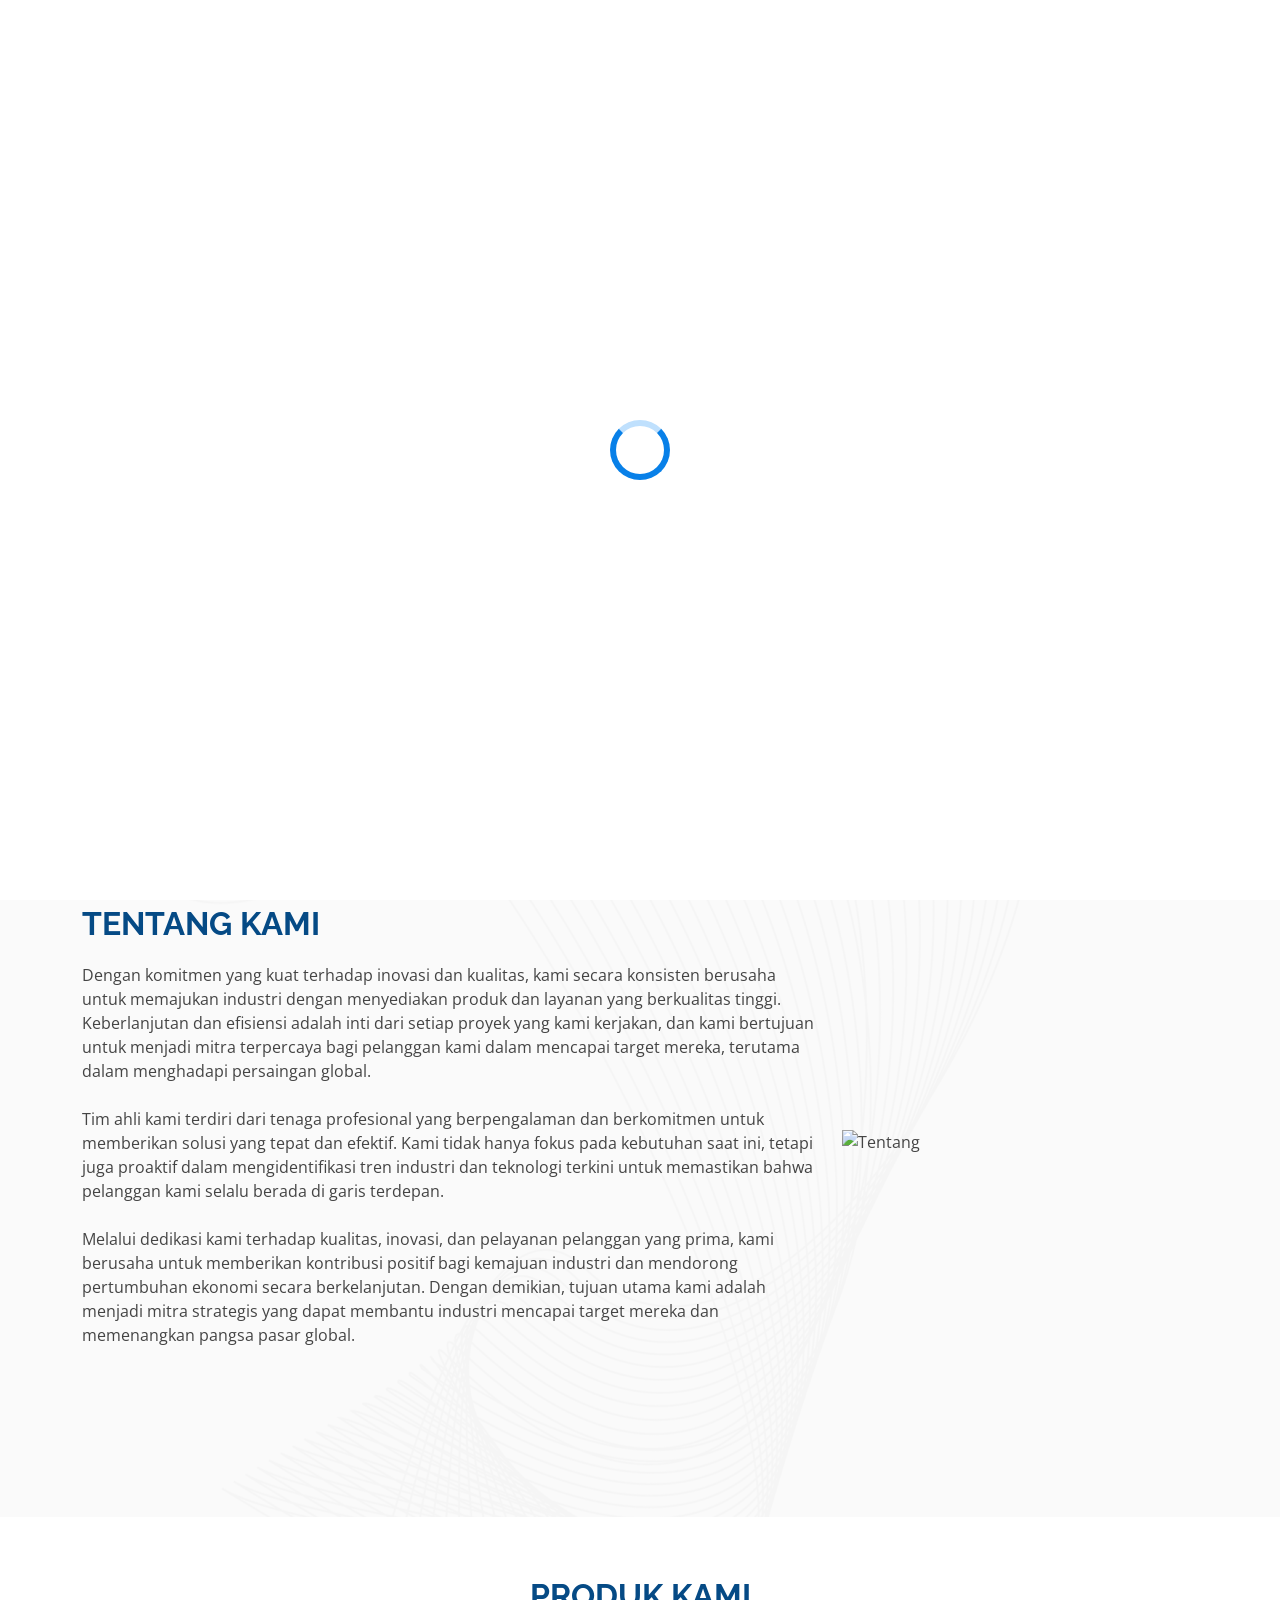
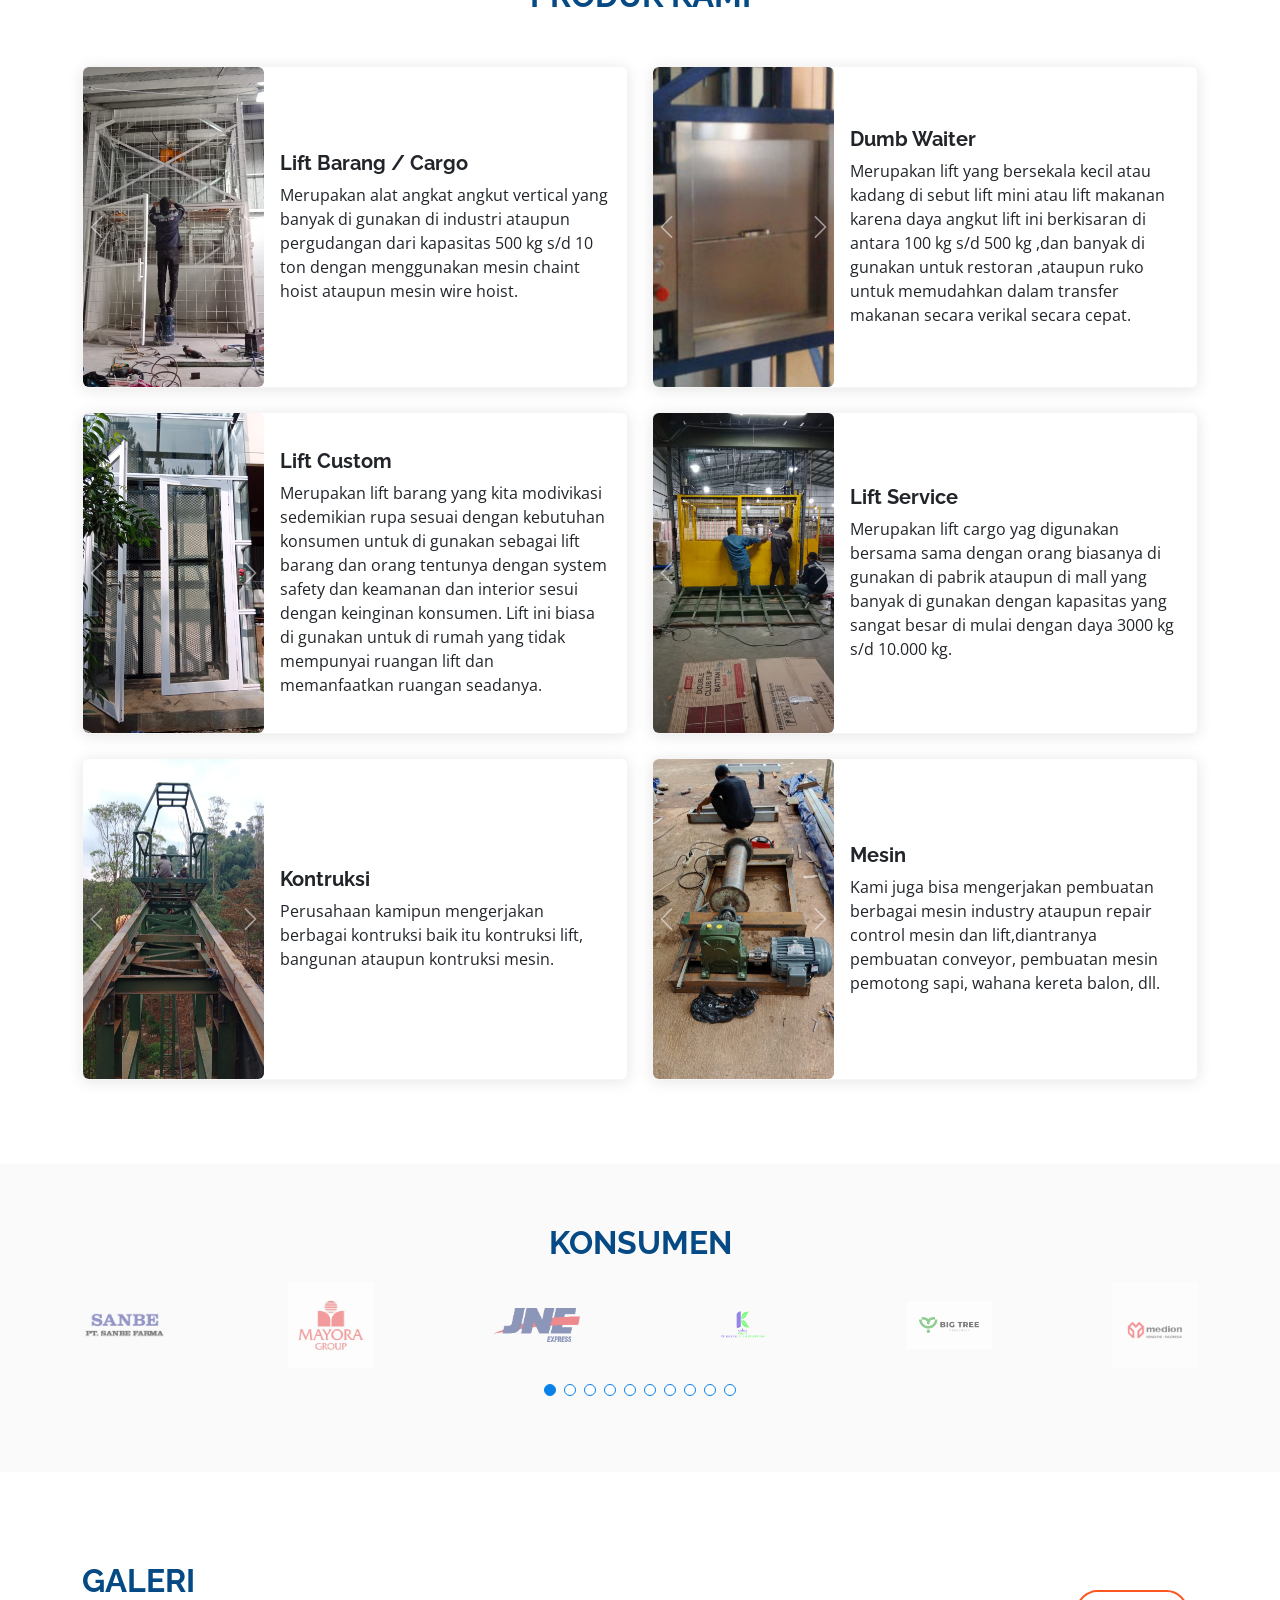
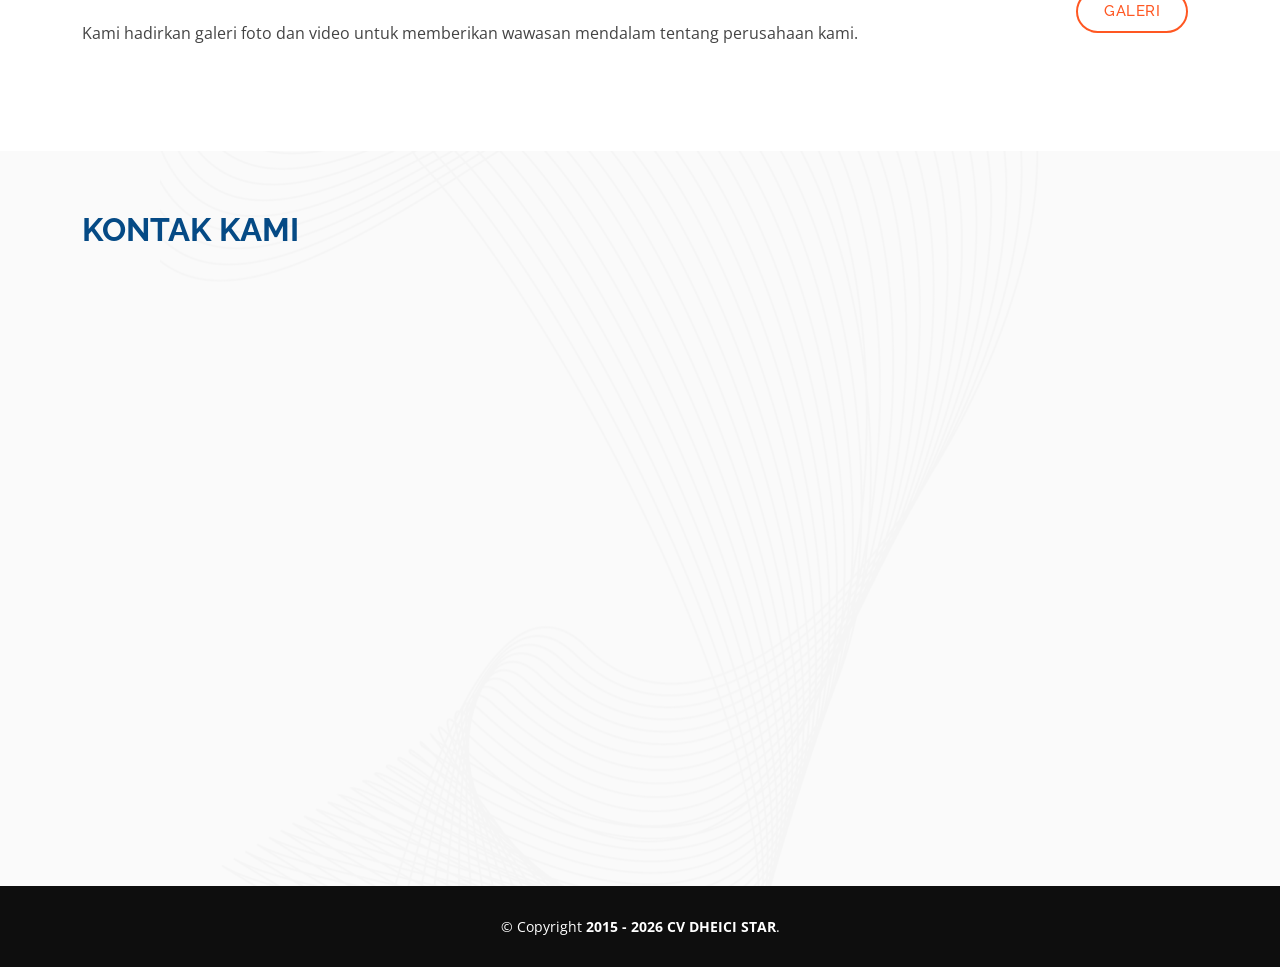
==== commit d59b0398: "update" ====
--- a/index.html
+++ b/index.html
@@ -10,8 +10,7 @@
   <meta content="" name="keywords">
 
   <!-- Favicons -->
-  <!-- <link href="assets/img/favicon.png" rel="icon"> -->
-  <!-- <link href="assets/img/apple-touch-icon.png" rel="apple-touch-icon"> -->
+  <link href="assets/img/favicon.png" rel="icon">
 
   <!-- Google Fonts -->
   <link href="https://fonts.googleapis.com/css?family=Open+Sans:300,300i,400,400i,600,600i,700,700i|Raleway:300,300i,400,400i,500,500i,600,600i,700,700i|Poppins:300,300i,400,400i,500,500i,600,600i,700,700i" rel="stylesheet">
@@ -60,7 +59,7 @@
       <!-- Slide 1 -->
       <div class="carousel-item active">
         <div class="carousel-container">
-          <h2 class="animate__animated animate__fadeInDown">CV DHEICI STAR</h2>
+          <h2 class="animate__animated animate__fadeInDown"><img src="./assets/img/logo.png" class="w-90" alt="CV.DEICHI STAR"></h2>
           <p class="animate__animated animate__fadeInUp">Perusahaan kami, yang telah berdiri sejak tahun 2015, merupakan pelaku utama di industri konstruksi, alat angkat angkut, dan pembuatan mesin terkait kebutuhan industri. Fokus utama kami adalah menyediakan solusi terpadu untuk memenuhi kebutuhan baik pada tingkat industri besar maupun usaha mikro, kecil, dan menengah (UMKM).</p>
           <a href="#about" class="btn-get-started animate__animated animate__fadeInUp scrollto">Tentang Kami</a>
         </div>
@@ -358,6 +357,24 @@
     </section>
     <!-- End Clients Section -->
 
+    <!-- Cta -->
+    <section id="cta" class="cta">
+      <div class="container">
+
+        <div class="row aos-init aos-animate" data-aos="zoom-in">
+          <div class="col-lg-9 text-center text-lg-start">
+            <h3>GALERI</h3>
+            <p>Kami hadirkan galeri foto dan video untuk memberikan wawasan mendalam tentang perusahaan kami.</p>
+          </div>
+          <div class="col-lg-3 cta-btn-container text-center">
+            <a class="cta-btn align-middle" href="./galeri/">Galeri</a>
+          </div>
+        </div>
+
+      </div>
+    </section>
+    <!-- End Cta -->
+
     <!-- ======= Contact Section ======= -->
     <section id="contact" class="contact">
       <div class="container" data-aos="fade-up">
--- a/assets/css/style.css
+++ b/assets/css/style.css
@@ -60,6 +60,10 @@
 .frame-location {
   border-radius: 0.375rem;
   border: 1px solid #F5F5F5 !important;
+}
+
+.w-90 {
+  width: 90%;
 }
 
 /*--------------------------------------------------------------
@@ -548,7 +552,7 @@
 
 #hero:before {
   content: "";
-  background: rgba(0, 0, 0, 0.35);
+  background: rgba(0, 0, 0, 0.45);
   position: absolute;
   bottom: 0;
   top: 0;
@@ -570,7 +574,7 @@
 
 #hero h2 {
   color: #fff;
-  margin-bottom: 30px;
+  margin-bottom: 10px;
   font-size: 48px;
   font-weight: 700;
 }
@@ -1118,19 +1122,22 @@
 # Cta
 --------------------------------------------------------------*/
 .cta {
-  background: linear-gradient(rgba(5, 74, 133, 0.8), rgba(0, 0, 0, 0.85)), url("../img/cta-bg.jpg") fixed center center;
+  /* background: linear-gradient(rgba(5, 74, 133, 0.8), rgba(0, 0, 0, 0.85)), url("../img/cta-bg.jpg") fixed center center; */
+  background: #FFFFFF;
   background-size: cover;
-  padding: 120px 0;
+  padding: 90px 0;
 }
 
 .cta h3 {
-  color: #fff;
-  font-size: 28px;
-  font-weight: 700;
+  color: #054a85;
+  font-size: 32px;
+  font-weight: bold;
+  text-transform: uppercase;
+  margin-bottom: 20px;
 }
 
 .cta p {
-  color: #fff;
+  /* color: #fff; */
 }
 
 .cta .cta-btn {
@@ -1146,11 +1153,12 @@
   margin: 10px;
   border-radius: 50px;
   border: 2px solid #FF5722;
-  color: #fff;
+  color: #FF5722;
 }
 
 .cta .cta-btn:hover {
   background: #FF5722;
+  color: #FFF;
 }
 
 @media (max-width: 1024px) {
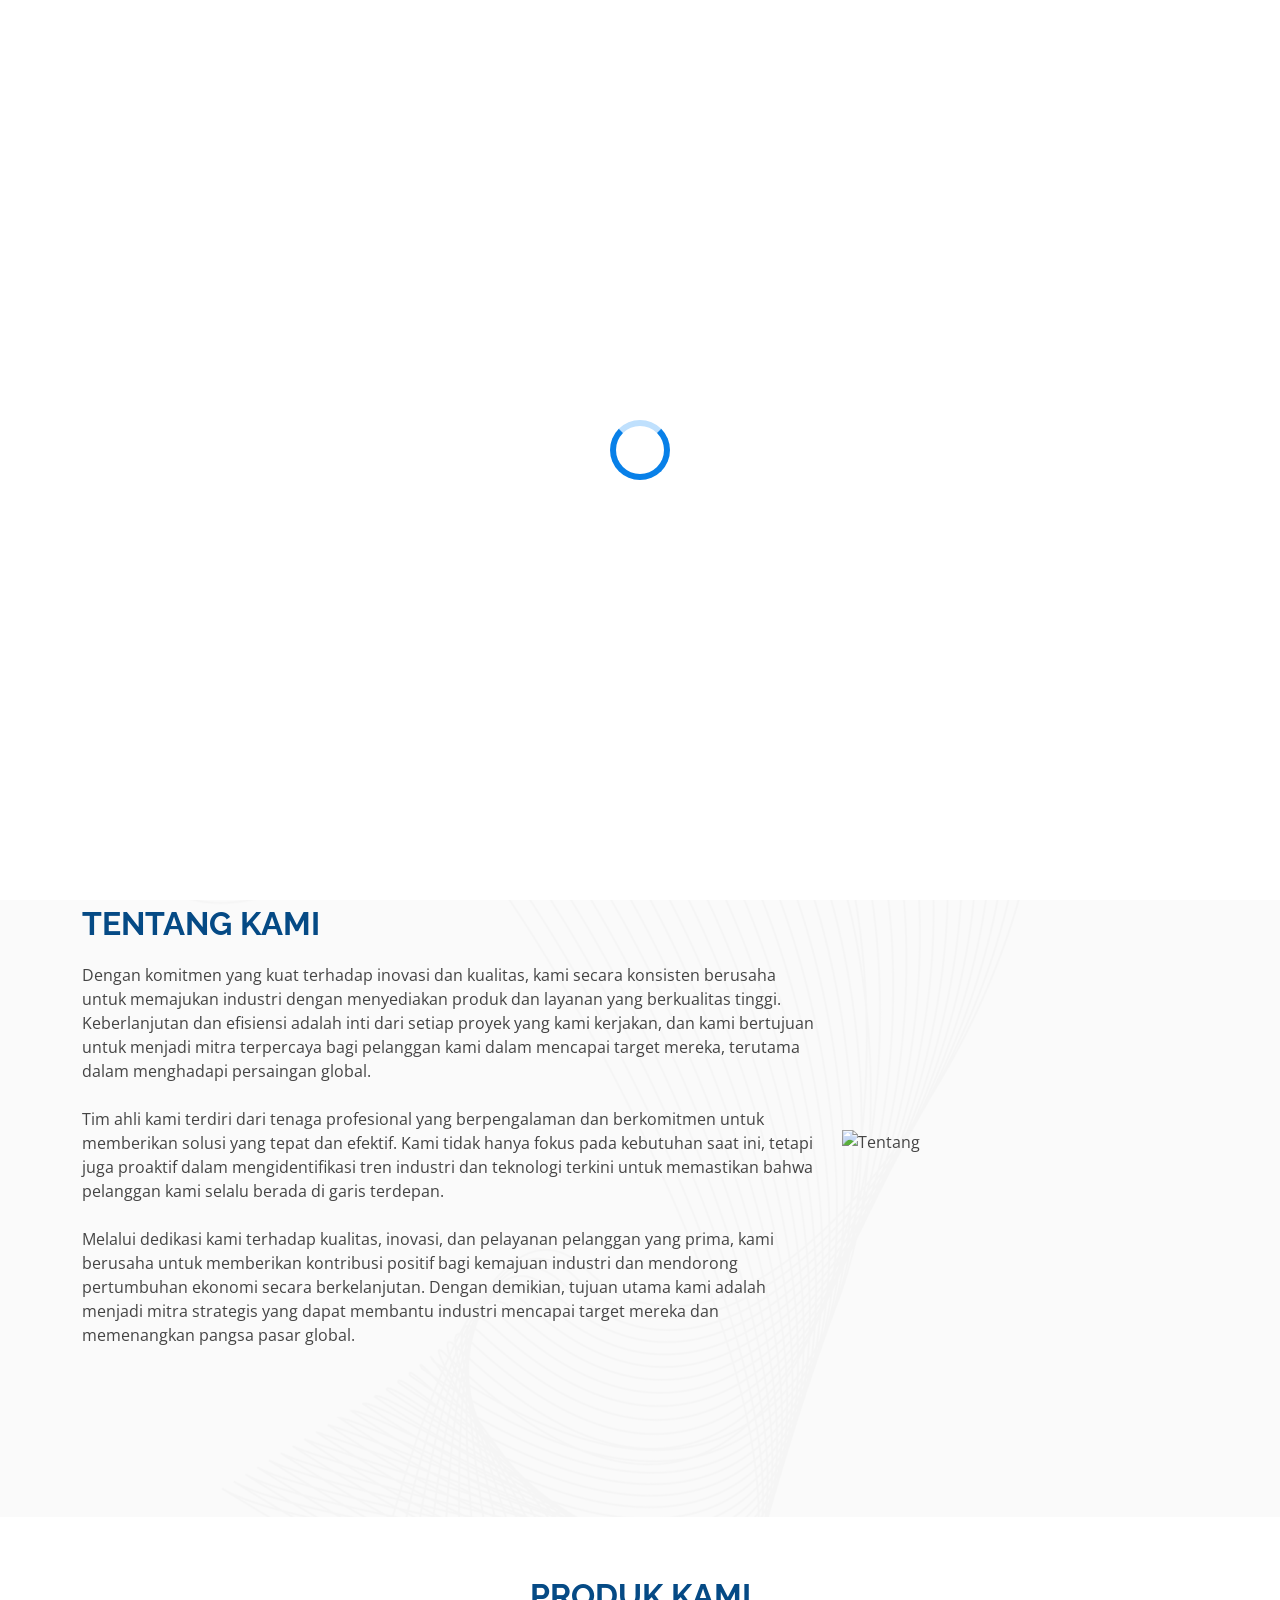
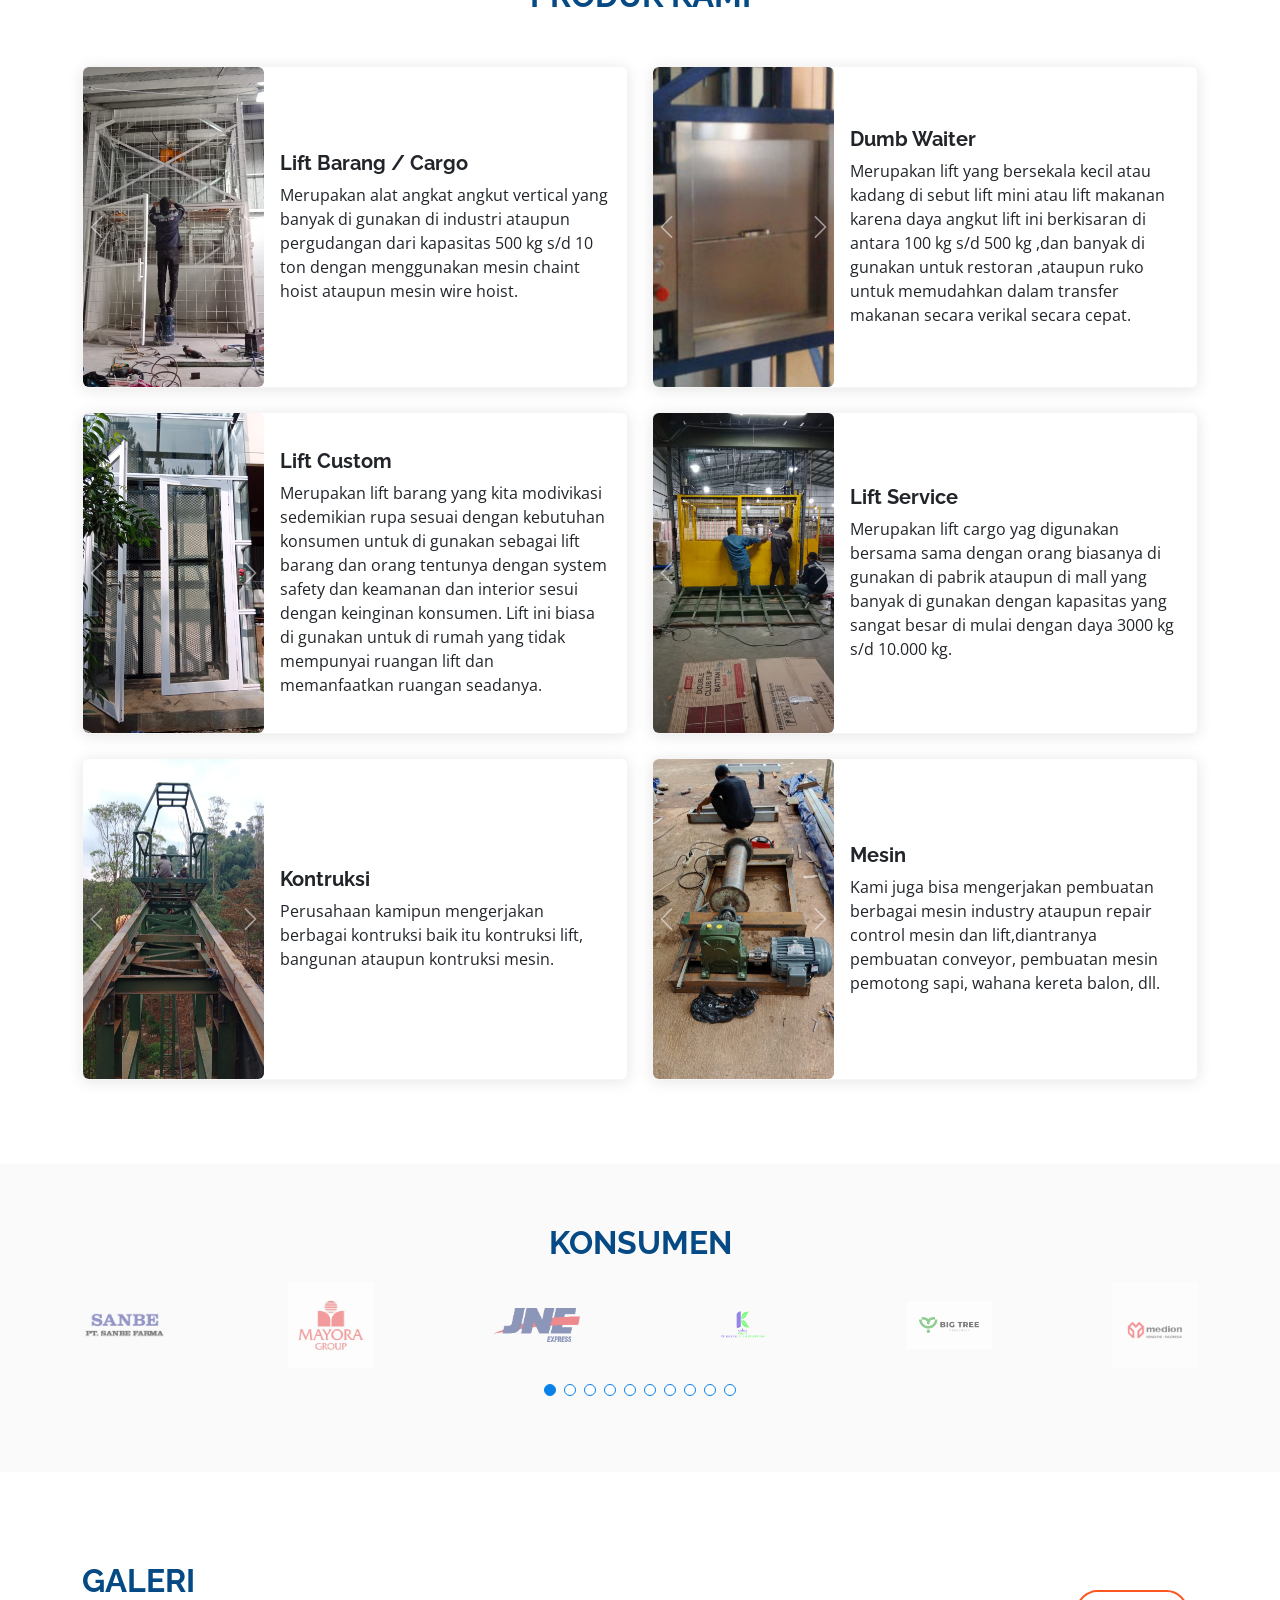
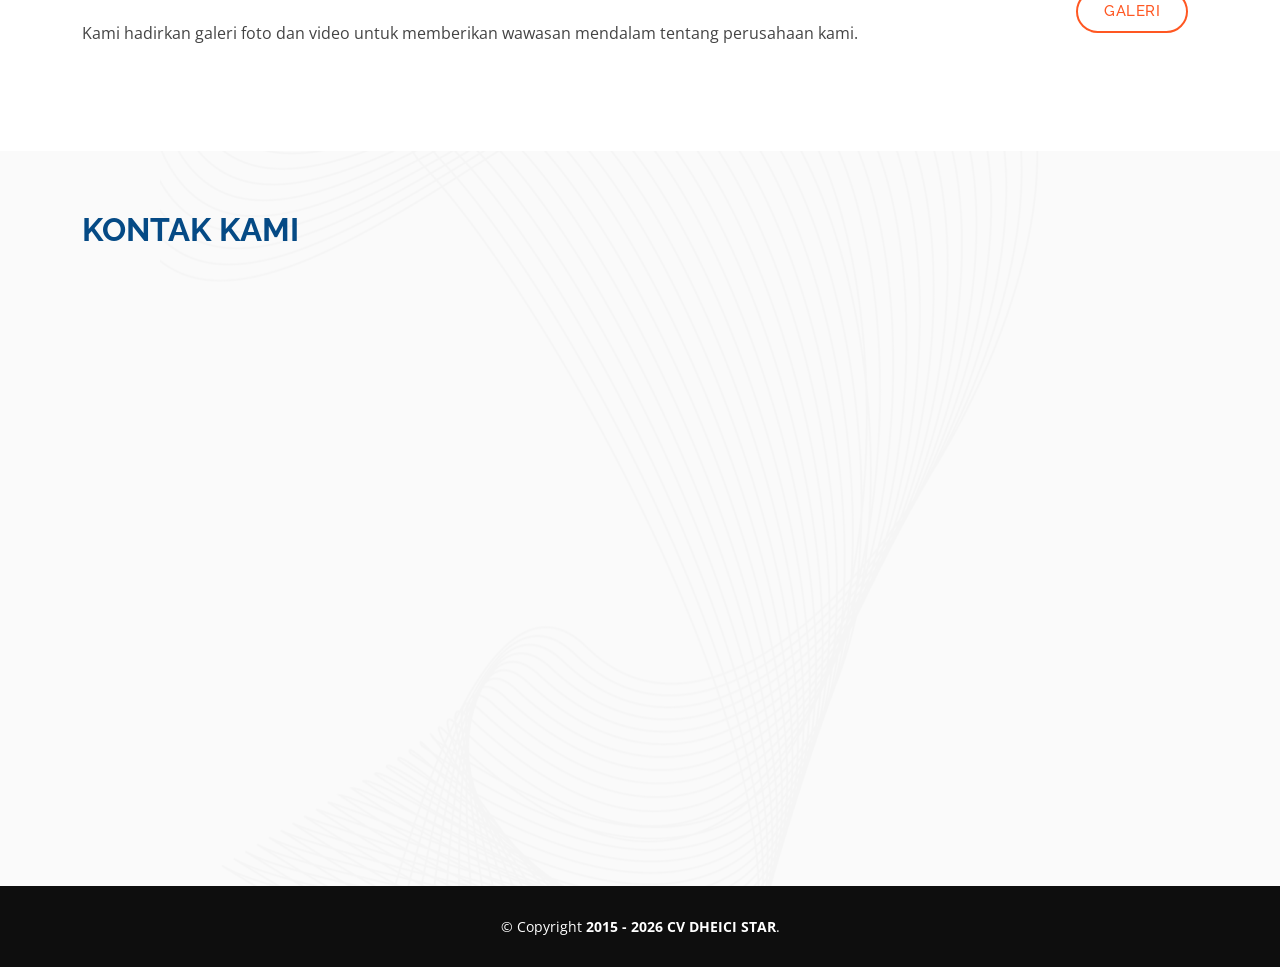
==== commit 952244cd: "fix" ====
--- a/index.html
+++ b/index.html
@@ -5,7 +5,7 @@
   <meta charset="utf-8">
   <meta content="width=device-width, initial-scale=1.0" name="viewport">
 
-  <title>CV DHEICI STAR</title>
+  <title>CV DEICHI STAR</title>
   <meta content="" name="description">
   <meta content="" name="keywords">
 
@@ -33,7 +33,7 @@
   <header id="header" class="fixed-top d-flex align-items-center ">
     <div class="container d-flex align-items-center justify-content-between">
 
-      <h1 class="logo"><a href="./">CV DHEICI STAR</a></h1>
+      <h1 class="logo"><a href="./">CV DEICHI STAR</a></h1>
       <!-- Uncomment below if you prefer to use an image logo -->
       <!-- <a href=index.html" class="logo"><img src="assets/img/logo.png" alt="" class="img-fluid"></a>-->
 
--- a/assets/css/style.css
+++ b/assets/css/style.css
@@ -574,7 +574,7 @@
 
 #hero h2 {
   color: #fff;
-  margin-bottom: 10px;
+  margin-bottom: 30px;
   font-size: 48px;
   font-weight: 700;
 }
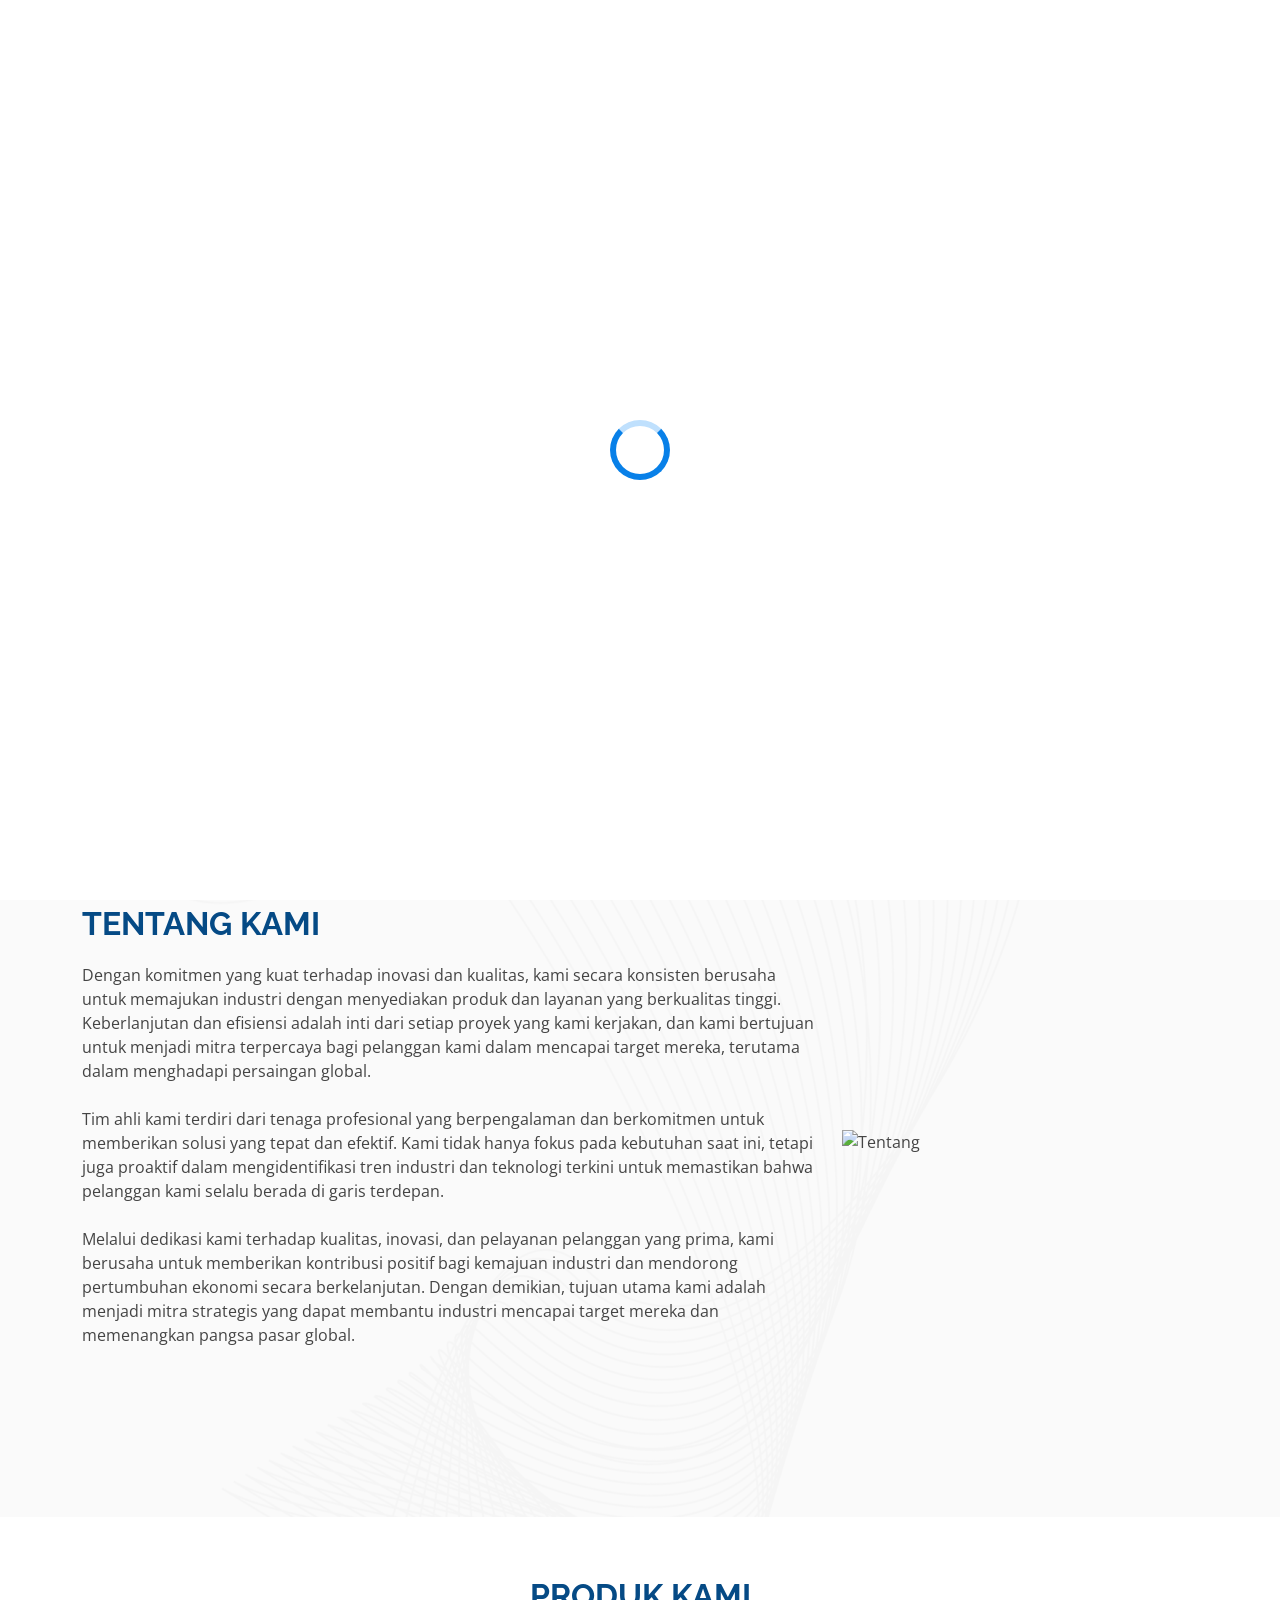
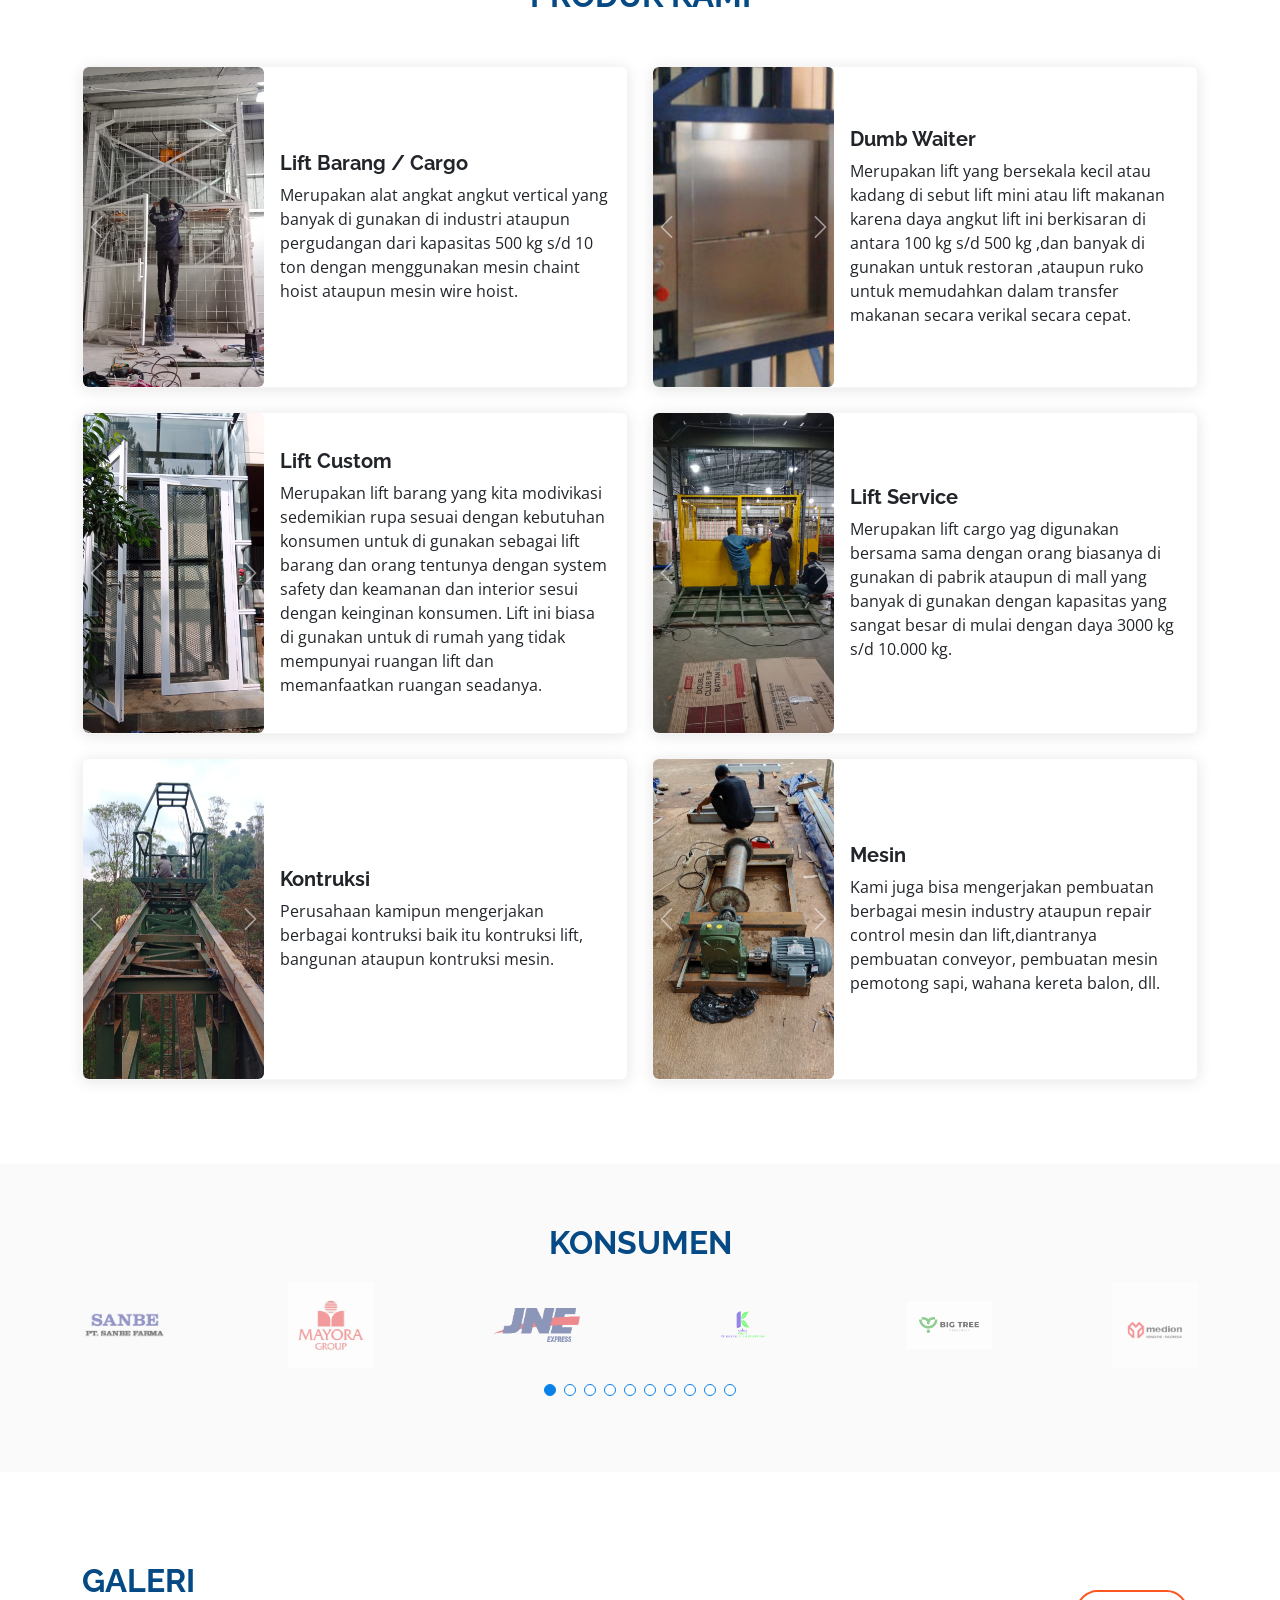
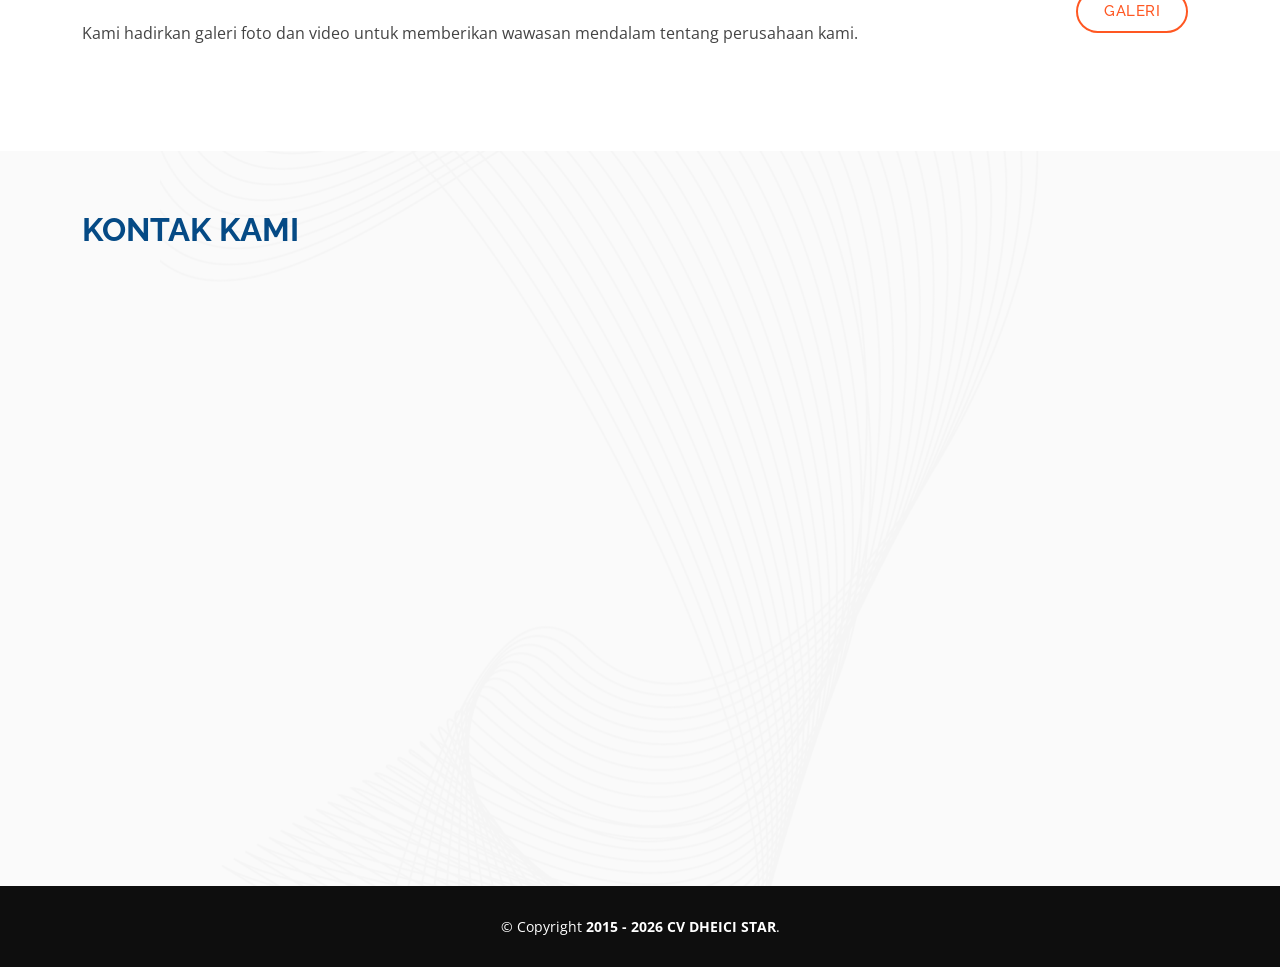
==== commit 3ba94172: "update" ====
--- a/index.html
+++ b/index.html
@@ -5,9 +5,14 @@
   <meta charset="utf-8">
   <meta content="width=device-width, initial-scale=1.0" name="viewport">
 
-  <title>CV DEICHI STAR</title>
-  <meta content="" name="description">
-  <meta content="" name="keywords">
+  <title>Penyedia Alat Angkat Angkut | CV Deichi Star</title>
+  <meta content="CV Deichi Star yang telah berdiri sejak tahun 2015, merupakan pelaku utama di industri konstruksi, alat angkat angkut, dan pembuatan mesin terkait kebutuhan industri." name="description">
+  <meta content="Jasa Lift Cimahi, Jasa Lift Bandung, Lift Cimahi, Lift Bandung, Lift, Cimahi, Bandung" name="keywords">
+  <meta content="CV DEICHI STAR" name="author">
+
+  <meta property="og:site_name" content="CV DEICHI STAR">
+  <meta property="og:url" content="https://deichistar.com/">
+  <meta property="og:description" content="CV Deichi Star yang telah berdiri sejak tahun 2015, merupakan pelaku utama di industri konstruksi, alat angkat angkut, dan pembuatan mesin terkait kebutuhan industri.">
 
   <!-- Favicons -->
   <link href="assets/img/favicon.png" rel="icon">
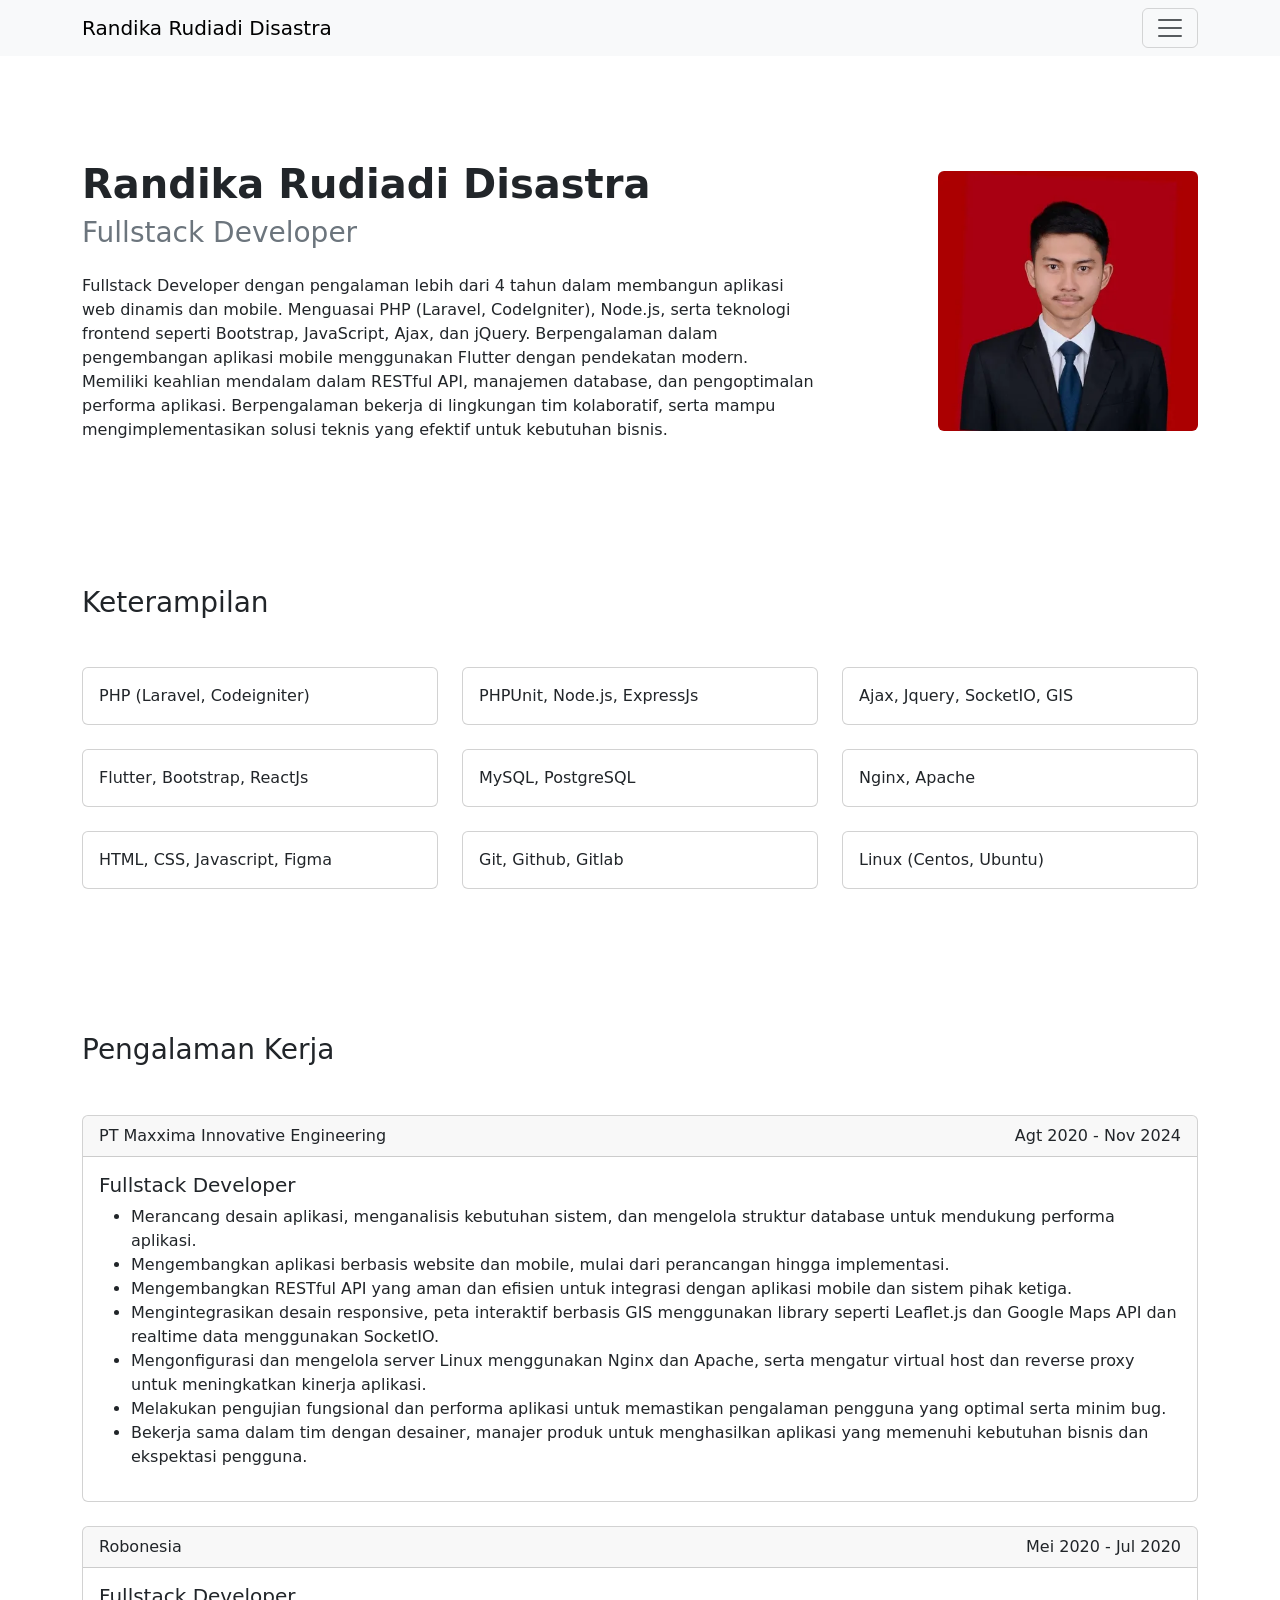
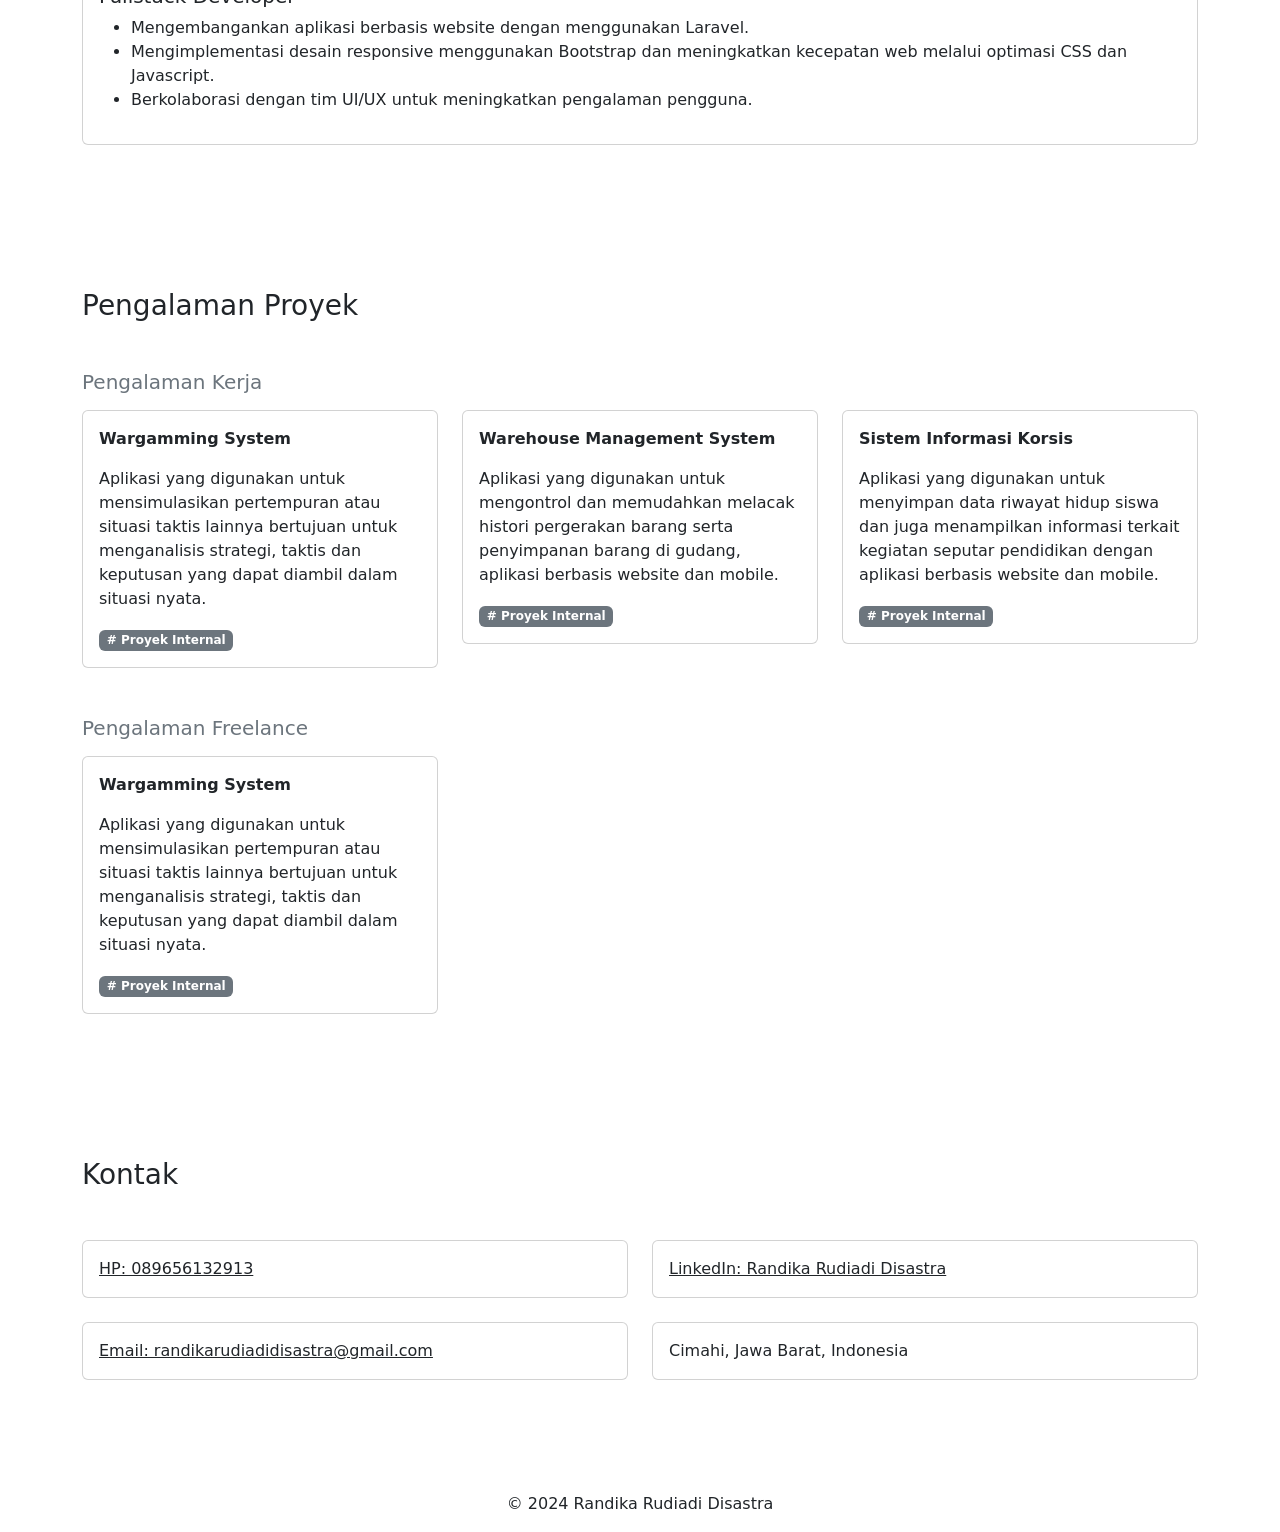
==== commit 0859082e: "feat: first commit" ====
--- a/index.html
+++ b/index.html
@@ -1,529 +1,313 @@
-<!DOCTYPE html>
+<!doctype html>
 <html lang="en">
-
-<head>
-  <meta charset="utf-8">
-  <meta content="width=device-width, initial-scale=1.0" name="viewport">
-
-  <title>Penyedia Alat Angkat Angkut | CV Deichi Star</title>
-  <meta content="CV Deichi Star yang telah berdiri sejak tahun 2015, merupakan pelaku utama di industri konstruksi, alat angkat angkut, dan pembuatan mesin terkait kebutuhan industri." name="description">
-  <meta content="Jasa Lift Cimahi, Jasa Lift Bandung, Lift Cimahi, Lift Bandung, Lift, Cimahi, Bandung" name="keywords">
-  <meta content="CV DEICHI STAR" name="author">
-
-  <meta property="og:site_name" content="CV DEICHI STAR">
-  <meta property="og:url" content="https://deichistar.com/">
-  <meta property="og:description" content="CV Deichi Star yang telah berdiri sejak tahun 2015, merupakan pelaku utama di industri konstruksi, alat angkat angkut, dan pembuatan mesin terkait kebutuhan industri.">
-
-  <!-- Favicons -->
-  <link href="assets/img/favicon.png" rel="icon">
-
-  <!-- Google Fonts -->
-  <link href="https://fonts.googleapis.com/css?family=Open+Sans:300,300i,400,400i,600,600i,700,700i|Raleway:300,300i,400,400i,500,500i,600,600i,700,700i|Poppins:300,300i,400,400i,500,500i,600,600i,700,700i" rel="stylesheet">
-
-  <!-- Vendor CSS Files -->
-  <link href="assets/vendor/animate.css/animate.min.css" rel="stylesheet">
-  <link href="assets/vendor/aos/aos.css" rel="stylesheet">
-  <link href="assets/vendor/bootstrap/css/bootstrap.min.css" rel="stylesheet">
-  <link href="assets/vendor/bootstrap-icons/bootstrap-icons.css" rel="stylesheet">
-  <link href="assets/vendor/boxicons/css/boxicons.min.css" rel="stylesheet">
-  <link href="assets/vendor/glightbox/css/glightbox.min.css" rel="stylesheet">
-  <link href="assets/vendor/remixicon/remixicon.css" rel="stylesheet">
-  <link href="assets/vendor/swiper/swiper-bundle.min.css" rel="stylesheet">
-
-  <!-- Template Main CSS File -->
-  <link href="assets/css/style.css" rel="stylesheet">
-</head>
-
-<body>
-  <header id="header" class="fixed-top d-flex align-items-center ">
-    <div class="container d-flex align-items-center justify-content-between">
-
-      <h1 class="logo"><a href="./">CV DEICHI STAR</a></h1>
-      <!-- Uncomment below if you prefer to use an image logo -->
-      <!-- <a href=index.html" class="logo"><img src="assets/img/logo.png" alt="" class="img-fluid"></a>-->
-
-      <nav id="navbar" class="navbar">
-        <ul>
-          <li><a class="nav-link scrollto active" href="#hero">Home</a></li>
-          <li><a class="nav-link scrollto" href="#about">Tentang</a></li>
-          <li><a class="nav-link scrollto" href="#services">Produk</a></li>
-          <li><a class="nav-link scrollto " href="#clients">Konsumen</a></li>
-          <li><a class="nav-link scrollto" href="./galeri/">Galeri</a></li>
-          <li><a class="nav-link scrollto" href="#contact">Kontak</a></li>
-        </ul>
-        <i class="bi bi-list mobile-nav-toggle"></i>
-      </nav><!-- .navbar -->
-
-    </div>
-  </header><!-- End Header -->
-
-  <!-- ======= Hero Section ======= -->
-  <section id="hero" class="d-flex justify-cntent-center align-items-center">
-    <div id="heroCarousel" data-bs-interval="5000" class="container carousel carousel-fade" data-bs-ride="carousel">
-
-      <!-- Slide 1 -->
-      <div class="carousel-item active">
-        <div class="carousel-container">
-          <h2 class="animate__animated animate__fadeInDown"><img src="./assets/img/logo.png" class="w-90" alt="CV.DEICHI STAR"></h2>
-          <p class="animate__animated animate__fadeInUp">Perusahaan kami, yang telah berdiri sejak tahun 2015, merupakan pelaku utama di industri konstruksi, alat angkat angkut, dan pembuatan mesin terkait kebutuhan industri. Fokus utama kami adalah menyediakan solusi terpadu untuk memenuhi kebutuhan baik pada tingkat industri besar maupun usaha mikro, kecil, dan menengah (UMKM).</p>
-          <a href="#about" class="btn-get-started animate__animated animate__fadeInUp scrollto">Tentang Kami</a>
-        </div>
-      </div>
-    </div>
-  </section>
-  <!-- End Hero -->
-
-  <main id="main">
-    <!-- ======= About Us Section ======= -->
-    <section id="about" class="about">
-      <div class="container" data-aos="fade-up">
-
-        <div class="row align-items-center">
-          <div class="col-md-12 col-lg-8">
-            <div class="section-title">
-              <h2>Tentang Kami</h2>
-              <div >
-                <p>Dengan komitmen yang kuat terhadap inovasi dan kualitas, kami secara konsisten berusaha untuk memajukan industri dengan menyediakan produk dan layanan yang berkualitas tinggi. Keberlanjutan dan efisiensi adalah inti dari setiap proyek yang kami kerjakan, dan kami bertujuan untuk menjadi mitra terpercaya bagi pelanggan kami dalam mencapai target mereka, terutama dalam menghadapi persaingan global.</p><br>
-      
-                <p>Tim ahli kami terdiri dari tenaga profesional yang berpengalaman dan berkomitmen untuk memberikan solusi yang tepat dan efektif. Kami tidak hanya fokus pada kebutuhan saat ini, tetapi juga proaktif dalam mengidentifikasi tren industri dan teknologi terkini untuk memastikan bahwa pelanggan kami selalu berada di garis terdepan.</p><br>
-      
-                <p>Melalui dedikasi kami terhadap kualitas, inovasi, dan pelayanan pelanggan yang prima, kami berusaha untuk memberikan kontribusi positif bagi kemajuan industri dan mendorong pertumbuhan ekonomi secara berkelanjutan. Dengan demikian, tujuan utama kami adalah menjadi mitra strategis yang dapat membantu industri mencapai target mereka dan memenangkan pangsa pasar global.</p>
-              </div>
-            </div>
-          </div>
-          <div class="col-md-12 col-lg-4">
-            <div>
-              <img src="./assets/img/about.png" class="w-100" alt="Tentang">
-            </div>
-          </div>
-        </div>
-      </div>
-    </section>
-    <!-- End About Us Section -->
-
-    <!-- ======= Services Section ======= -->
-    <section id="services" class="services">
-      <div class="container" data-aos="fade-up">
-
-        <div class="section-title">
-          <h2 class="text-center">Produk Kami</h2>
-          <!-- <p>Magnam dolores commodi suscipit. Necessitatibus eius consequatur ex aliquid fuga eum quidem. Sit sint consectetur velit. Quisquam quos quisquam cupiditate. Et nemo qui impedit suscipit alias ea. Quia fugiat sit in iste officiis commodi quidem hic quas.</p> -->
-        </div>
-
-        <div class="row">
-          <div class="col-12 col-sm-12 col-md-12 col-lg-12 col-xl-6" data-aos="fade-up" data-aos-delay="100">
-            <div class="card card-product mb-4">
-              <div class="row g-0 align-items-center">
-                <div class="col-md-4 col-4">
-                  <div id="carouselLiftBarang" class="carousel slide carousel-fade" data-bs-ride="carousel">
-                    <div class="carousel-inner">
-                      <div class="carousel-item active">
-                        <img src="./assets/img/product/barang/image1.jpeg" class="d-block w-100 img-product" alt="Lift Barang">
-                      </div>
-                      <!-- <div class="carousel-item">
-                        <img src="./assets/img/product/barang/image2.jpeg" class="d-block w-100 img-product" alt="Lift Barang">
-                      </div> -->
-                      <div class="carousel-item">
-                        <img src="./assets/img/product/barang/image3.jpeg" class="d-block w-100 img-product" alt="Lift Barang">
-                      </div>
-                    </div>
-                    <button class="carousel-control-prev" type="button" data-bs-target="#carouselLiftBarang" data-bs-slide="prev">
-                      <span class="carousel-control-prev-icon" aria-hidden="true"></span>
-                      <span class="visually-hidden">Previous</span>
-                    </button>
-                    <button class="carousel-control-next" type="button" data-bs-target="#carouselLiftBarang" data-bs-slide="next">
-                      <span class="carousel-control-next-icon" aria-hidden="true"></span>
-                      <span class="visually-hidden">Next</span>
-                    </button>
-                  </div>
-                </div>
-                <div class="col-md-8 col-8">
-                  <div class="card-body">
-                    <h5 class="card-title fw-bold">Lift Barang / Cargo</h5>
-                    <p class="card-text">Merupakan alat angkat angkut vertical yang banyak di gunakan di industri ataupun pergudangan dari kapasitas 500 kg s/d 10 ton dengan menggunakan mesin chaint hoist ataupun mesin wire hoist.</p>
-                  </div>
-                </div>
-              </div>
-            </div>
-          </div>
-          
-          <div class="col-12 col-sm-12 col-md-12 col-lg-12 col-xl-6" data-aos="fade-up" data-aos-delay="100">
-            <div class="card card-product mb-4">
-              <div class="row g-0 align-items-center">
-                <div class="col-md-4 col-4">
-                  <div id="carouselDumbWaiter" class="carousel slide carousel-fade" data-bs-ride="carousel">
-                    <div class="carousel-inner">
-                      <div class="carousel-item active">
-                        <img src="./assets/img/product/dumb/image1.jpeg" class="d-block w-100 img-product" alt="Dumb Waiter">
-                      </div>
-                      <!-- <div class="carousel-item">
-                        <img src="./assets/img/product/dumb/image2.jpeg" class="d-block w-100 img-product" alt="Dumb Waiter">
-                      </div> -->
-                      <div class="carousel-item">
-                        <img src="./assets/img/product/dumb/image3.jpeg" class="d-block w-100 img-product" alt="Dumb Waiter">
-                      </div>
-                    </div>
-                    <button class="carousel-control-prev" type="button" data-bs-target="#carouselDumbWaiter" data-bs-slide="prev">
-                      <span class="carousel-control-prev-icon" aria-hidden="true"></span>
-                      <span class="visually-hidden">Previous</span>
-                    </button>
-                    <button class="carousel-control-next" type="button" data-bs-target="#carouselDumbWaiter" data-bs-slide="next">
-                      <span class="carousel-control-next-icon" aria-hidden="true"></span>
-                      <span class="visually-hidden">Next</span>
-                    </button>
-                  </div>
-                </div>
-                <div class="col-md-8 col-8">
-                  <div class="card-body">
-                    <h5 class="card-title fw-bold">Dumb Waiter</h5>
-                    <p class="card-text">Merupakan lift yang bersekala kecil atau kadang di sebut lift mini atau lift makanan karena daya angkut lift ini berkisaran di antara 100 kg s/d 500 kg ,dan banyak di gunakan untuk restoran ,ataupun ruko untuk memudahkan dalam transfer makanan secara verikal secara cepat.</p>
-                  </div>
-                </div>
-              </div>
-            </div>
-          </div>
-
-          <div class="col-12 col-sm-12 col-md-12 col-lg-12 col-xl-6" data-aos="fade-up" data-aos-delay="100">
-            <div class="card card-product mb-4">
-              <div class="row g-0 align-items-center">
-                <div class="col-md-4 col-4">
-                  <div id="carouselLiftCustom" class="carousel slide carousel-fade" data-bs-ride="carousel">
-                    <div class="carousel-inner">
-                      <div class="carousel-item active">
-                        <img src="./assets/img/product/custom/image3.jpeg" class="d-block w-100 img-product" alt="Lift Custom">
-                      </div>
-                      <!-- <div class="carousel-item">
-                        <img src="./assets/img/product/custom/image2.jpeg" class="d-block w-100 img-product" alt="Lift Custom">
-                      </div> -->
-                      <div class="carousel-item">
-                        <img src="./assets/img/product/custom/image1.jpeg" class="d-block w-100 img-product" alt="Lift Custom">
-                      </div>
-                    </div>
-                    <button class="carousel-control-prev" type="button" data-bs-target="#carouselLiftCustom" data-bs-slide="prev">
-                      <span class="carousel-control-prev-icon" aria-hidden="true"></span>
-                      <span class="visually-hidden">Previous</span>
-                    </button>
-                    <button class="carousel-control-next" type="button" data-bs-target="#carouselLiftCustom" data-bs-slide="next">
-                      <span class="carousel-control-next-icon" aria-hidden="true"></span>
-                      <span class="visually-hidden">Next</span>
-                    </button>
-                  </div>
-                </div>
-                <div class="col-md-8 col-8">
-                  <div class="card-body">
-                    <h5 class="card-title fw-bold">Lift Custom</h5>
-                    <p class="card-text">Merupakan lift barang yang kita modivikasi sedemikian rupa sesuai dengan kebutuhan konsumen untuk di gunakan sebagai lift barang dan orang tentunya dengan system safety dan keamanan dan interior sesui dengan keinginan konsumen. Lift ini biasa di gunakan untuk di rumah yang tidak mempunyai ruangan lift dan memanfaatkan ruangan seadanya.</p>
-                  </div>
-                </div>
-              </div>
-            </div>
-          </div>
-
-          <div class="col-12 col-sm-12 col-md-12 col-lg-12 col-xl-6" data-aos="fade-up" data-aos-delay="100">
-            <div class="card card-product mb-4">
-              <div class="row g-0 align-items-center">
-                <div class="col-md-4 col-4">
-                  <div id="carouselLiftService" class="carousel slide carousel-fade" data-bs-ride="carousel">
-                    <div class="carousel-inner">
-                      <div class="carousel-item active">
-                        <img src="./assets/img/product/service/image1.jpeg" class="d-block w-100 img-product" alt="Lift Service">
-                      </div>
-                      <!-- <div class="carousel-item">
-                        <img src="./assets/img/product/service/image2.jpeg" class="d-block w-100 img-product" alt="Lift Service">
-                      </div> -->
-                      <div class="carousel-item">
-                        <img src="./assets/img/product/service/image3.jpeg" class="d-block w-100 img-product" alt="Lift Service">
-                      </div>
-                    </div>
-                    <button class="carousel-control-prev" type="button" data-bs-target="#carouselLiftService" data-bs-slide="prev">
-                      <span class="carousel-control-prev-icon" aria-hidden="true"></span>
-                      <span class="visually-hidden">Previous</span>
-                    </button>
-                    <button class="carousel-control-next" type="button" data-bs-target="#carouselLiftService" data-bs-slide="next">
-                      <span class="carousel-control-next-icon" aria-hidden="true"></span>
-                      <span class="visually-hidden">Next</span>
-                    </button>
-                  </div>
-                </div>
-                <div class="col-md-8 col-8">
-                  <div class="card-body">
-                    <h5 class="card-title fw-bold">Lift Service</h5>
-                    <p class="card-text">Merupakan lift cargo yag digunakan bersama sama dengan orang biasanya di gunakan di pabrik ataupun di mall yang banyak di gunakan dengan kapasitas yang sangat besar di mulai dengan daya 3000 kg s/d 10.000 kg.</p>
-                  </div>
-                </div>
-              </div>
-            </div>
-          </div>
-
-          <div class="col-12 col-sm-12 col-md-12 col-lg-12 col-xl-6" data-aos="fade-up" data-aos-delay="100">
-            <div class="card card-product mb-4">
-              <div class="row g-0 align-items-center">
-                <div class="col-md-4 col-4">
-                  <div id="carouselKontruksi" class="carousel slide carousel-fade" data-bs-ride="carousel">
-                    <div class="carousel-inner">
-                      <div class="carousel-item active">
-                        <img src="./assets/img/product/kontruksi/image1.jpeg" class="d-block w-100 img-product" alt="Kontruksi">
-                      </div>
-                      <!-- <div class="carousel-item">
-                        <img src="./assets/img/product/kontruksi/image2.jpeg" class="d-block w-100 img-product" alt="Kontruksi">
-                      </div> -->
-                      <div class="carousel-item">
-                        <img src="./assets/img/product/kontruksi/image3.jpeg" class="d-block w-100 img-product" alt="Kontruksi">
-                      </div>
-                    </div>
-                    <button class="carousel-control-prev" type="button" data-bs-target="#carouselKontruksi" data-bs-slide="prev">
-                      <span class="carousel-control-prev-icon" aria-hidden="true"></span>
-                      <span class="visually-hidden">Previous</span>
-                    </button>
-                    <button class="carousel-control-next" type="button" data-bs-target="#carouselKontruksi" data-bs-slide="next">
-                      <span class="carousel-control-next-icon" aria-hidden="true"></span>
-                      <span class="visually-hidden">Next</span>
-                    </button>
-                  </div>
-                </div>
-                <div class="col-md-8 col-8">
-                  <div class="card-body">
-                    <h5 class="card-title fw-bold">Kontruksi</h5>
-                    <p class="card-text">Perusahaan kamipun mengerjakan berbagai kontruksi baik itu kontruksi lift, bangunan ataupun kontruksi mesin.</p>
-                  </div>
-                </div>
-              </div>
-            </div>
-          </div>
-
-          <div class="col-12 col-sm-12 col-md-12 col-lg-12 col-xl-6" data-aos="fade-up" data-aos-delay="100">
-            <div class="card card-product mb-4">
-              <div class="row g-0 align-items-center">
-                <div class="col-md-4 col-4">
-                  <div id="carouselMesin" class="carousel slide carousel-fade" data-bs-ride="carousel">
-                    <div class="carousel-inner">
-                      <div class="carousel-item active">
-                        <img src="./assets/img/product/mesin/image1.jpeg" class="d-block w-100 img-product" alt="Mesin">
-                      </div>
-                      <!-- <div class="carousel-item">
-                        <img src="./assets/img/product/mesin/image2.jpeg" class="d-block w-100 img-product" alt="Mesin">
-                      </div> -->
-                      <div class="carousel-item">
-                        <img src="./assets/img/product/mesin/image4.jpeg" class="d-block w-100 img-product" alt="Mesin">
-                      </div>
-                      <div class="carousel-item">
-                        <img src="./assets/img/product/mesin/image5.jpeg" class="d-block w-100 img-product" alt="Mesin">
-                      </div>
-                      <div class="carousel-item">
-                        <img src="./assets/img/product/mesin/image3.jpeg" class="d-block w-100 img-product" alt="Mesin">
-                      </div>
-                    </div>
-                    <button class="carousel-control-prev" type="button" data-bs-target="#carouselMesin" data-bs-slide="prev">
-                      <span class="carousel-control-prev-icon" aria-hidden="true"></span>
-                      <span class="visually-hidden">Previous</span>
-                    </button>
-                    <button class="carousel-control-next" type="button" data-bs-target="#carouselMesin" data-bs-slide="next">
-                      <span class="carousel-control-next-icon" aria-hidden="true"></span>
-                      <span class="visually-hidden">Next</span>
-                    </button>
-                  </div>
-                </div>
-                <div class="col-md-8 col-8">
-                  <div class="card-body">
-                    <h5 class="card-title fw-bold">Mesin</h5>
-                    <p class="card-text">Kami juga bisa mengerjakan pembuatan berbagai mesin industry ataupun repair control mesin dan lift,diantranya pembuatan conveyor, pembuatan mesin pemotong sapi, wahana kereta balon, dll.</p>
-                  </div>
-                </div>
-              </div>
-            </div>
-          </div>
-        </div>
-
-      </div>
-    </section><!-- End Services Section -->
-
-    <!-- ======= Clients Section ======= -->
-    <section id="clients" class="clients section-bg">
-      <div class="container section-title pb-0" data-aos="zoom-in">
-        <h2 class="text-center">KONSUMEN</h2>
-
-        <div class="clients-slider swiper">
-          <div class="swiper-wrapper align-items-center">
-            <div class="swiper-slide"><img src="assets/img/klien/sanbe.png" class="img-fluid" alt="PT. SANBE FARMA"></div>
-            <div class="swiper-slide"><img src="assets/img/klien/mayora.jpg" class="img-fluid" alt="PT. INBISCO (MAYORA)"></div>
-            <div class="swiper-slide"><img src="assets/img/klien/jne.png" class="img-fluid" alt="PT.JNE EXPRESS"></div>
-            <div class="swiper-slide"><img src="assets/img/klien/kalis.png" class="img-fluid" alt="PT. ALAM KREASI INDONESIA"></div>
-            <div class="swiper-slide"><img src="assets/img/klien/bigtree.jpg" class="img-fluid" alt="PT. BIGTREE INDONESIA"></div>
-            <div class="swiper-slide"><img src="assets/img/klien/medion.png" class="img-fluid" alt="PT. MEDION"></div>
-            <div class="swiper-slide"><img src="assets/img/klien/pemkab_serang.png" class="img-fluid" alt="PEMKAB SERANG"></div>
-            <div class="swiper-slide"><img src="assets/img/klien/bea_cukai.png" class="img-fluid" alt="BEA CUKAI PAMEKASAN MADURA"></div>
-            <div class="swiper-slide"><img src="assets/img/klien/yamaha.png" class="img-fluid" alt="PT.MM MOTOR (YAMAHA)"></div>
-            <div class="swiper-slide"><img src="assets/img/klien/honda.svg" class="img-fluid" alt="PT.CEMARA AGUNG (HONDA)"></div>
-          </div>
-          <div class="swiper-pagination"></div>
-        </div>
-
-      </div>
-    </section>
-    <!-- End Clients Section -->
-
-    <!-- Cta -->
-    <section id="cta" class="cta">
-      <div class="container">
-
-        <div class="row aos-init aos-animate" data-aos="zoom-in">
-          <div class="col-lg-9 text-center text-lg-start">
-            <h3>GALERI</h3>
-            <p>Kami hadirkan galeri foto dan video untuk memberikan wawasan mendalam tentang perusahaan kami.</p>
-          </div>
-          <div class="col-lg-3 cta-btn-container text-center">
-            <a class="cta-btn align-middle" href="./galeri/">Galeri</a>
-          </div>
-        </div>
-
-      </div>
-    </section>
-    <!-- End Cta -->
-
-    <!-- ======= Contact Section ======= -->
-    <section id="contact" class="contact">
-      <div class="container" data-aos="fade-up">
-
-        <div class="section-title">
-          <h2>KONTAK KAMI</h2>
-        </div>
-
-        <div class="row mt-1" data-aos="fade-right" data-aos-delay="100">
-            <div class="col-md-12 col-lg-6">
-              <div class="row">
-                <div class="col-md-12">
-                  <div class="card mb-4">
-                    <div class="card-body">
-                      <div class="icon-contact mb-2">
-                        <i class="bi bi-geo-alt-fill"></i>
-                      </div>
-                      <h5 class="card-title fw-bold">Lokasi</h5>
-                      <p class="card-text">KP. Cibogo RT 008/006, Leuwigajah, Kecamatan Cimahi Selatan, Kota Cimahi 40532</p>
-                    </div>
-                  </div>
-                </div>
-
-                <div class="col-md-12">
-                  <div class="card mb-4">
-                    <div class="card-body">
-                      <div class="icon-contact mb-2">
-                        <i class="bi bi-envelope-fill"></i>
-                      </div>
-                      <h5 class="card-title fw-bold">Email</h5>
-                      <p class="card-text">deichistar13@gmail.com</p>
-                    </div>
-                  </div>
-                </div>
-
-                <div class="col-md-12">
-                  <div class="card mb-4">
-                    <div class="card-body">
-                      <div class="icon-contact mb-2">
-                        <i class="bi bi-envelope-fill"></i>
-                      </div>
-                      <h5 class="card-title fw-bold">Kontak</h5>
-                      <ul class="mb-0">
-                        <li><p class="card-text">085524725175</p></li>
-                        <li><p class="card-text">081210012134</p></li>
-                      </ul>
-                      
-                    </div>
-                  </div>
-                </div>
-              </div>
-            </div>
-            <div class="col-md-12 col-lg-6">
-              <iframe src="https://www.google.com/maps/embed?pb=!1m18!1m12!1m3!1d247.5539777654421!2d107.53010541200638!3d-6.906904012487163!2m3!1f0!2f0!3f0!3m2!1i1024!2i768!4f13.1!3m3!1m2!1s0x2e68e5f981317631%3A0x6cc4050bfdeecc93!2sdeichi%20star!5e0!3m2!1sid!2sid!4v1707357442903!5m2!1sid!2sid" height="500" class="w-100 frame-location" style="border:0;" allowfullscreen="" loading="lazy" referrerpolicy="no-referrer-when-downgrade"></iframe>
-            </div>
-        </div>
-
-
-        <!-- <div class="row mt-1 d-flex justify-content-end" data-aos="fade-right" data-aos-delay="100">
-
-          <div class="col-lg-5">
-            <div class="info">
-              <div class="address">
-                <i class="bi bi-geo-alt"></i>
-                <h4>Location:</h4>
-                <p>A108 Adam Street, New York, NY 535022</p>
-              </div>
-
-              <div class="email">
-                <i class="bi bi-envelope"></i>
-                <h4>Email:</h4>
-                <p>info@example.com</p>
-              </div>
-
-              <div class="phone">
-                <i class="bi bi-phone"></i>
-                <h4>Call:</h4>
-                <p>+1 5589 55488 55s</p>
-              </div>
-
-            </div>
-
-          </div>
-
-          <div class="col-lg-6 mt-5 mt-lg-0" data-aos="fade-left" data-aos-delay="100">
-
-            <form action="forms/contact.php" method="post" role="form" class="php-email-form">
-              <div class="row">
-                <div class="col-md-6 form-group">
-                  <input type="text" name="name" class="form-control" id="name" placeholder="Your Name" required>
-                </div>
-                <div class="col-md-6 form-group mt-3 mt-md-0">
-                  <input type="email" class="form-control" name="email" id="email" placeholder="Your Email" required>
-                </div>
-              </div>
-              <div class="form-group mt-3">
-                <input type="text" class="form-control" name="subject" id="subject" placeholder="Subject" required>
-              </div>
-              <div class="form-group mt-3">
-                <textarea class="form-control" name="message" rows="5" placeholder="Message" required></textarea>
-              </div>
-              <div class="my-3">
-                <div class="loading">Loading</div>
-                <div class="error-message"></div>
-                <div class="sent-message">Your message has been sent. Thank you!</div>
-              </div>
-              <div class="text-center"><button type="submit">Send Message</button></div>
-            </form>
-
-          </div>
-
-        </div> -->
-
-      </div>
-    </section>
-    <!-- End Contact Section -->
-  </main>
-  <!-- End #main -->
-
-  <!-- ======= Footer ======= -->
-  <footer id="footer">
-    <div class="container">
-      <div class="copyright">
-        &copy; Copyright <strong><span> 2015 - <span id="year-now"></span> CV DHEICI STAR</span></strong>.
-      </div>
-    </div>
-  </footer>
-  <!-- End Footer -->
-
-  <div id="preloader"></div>
-  <a href="#" class="back-to-top d-flex align-items-center justify-content-center"><i class="bi bi-arrow-up-short"></i></a>
-  <a href="https://wa.me/+6285524725175" class="back-to-whatsapp d-flex align-items-center justify-content-center"><i class="bi bi-whatsapp"></i></a>
-
-  <!-- Vendor JS Files -->
-  <script src="assets/vendor/aos/aos.js"></script>
-  <script src="assets/vendor/bootstrap/js/bootstrap.bundle.min.js"></script>
-  <script src="assets/vendor/glightbox/js/glightbox.min.js"></script>
-  <script src="assets/vendor/isotope-layout/isotope.pkgd.min.js"></script>
-  <script src="assets/vendor/swiper/swiper-bundle.min.js"></script>
-  <script src="assets/vendor/php-email-form/validate.js"></script>
-
-  <!-- Template Main JS File -->
-  <script src="assets/js/main.js"></script>
-
-</body>
-
+    <head>
+            <meta charset="utf-8">
+            <meta name="viewport" content="width=device-width, initial-scale=1">
+            <title>Randika Rudiadi Disastra</title>
+            <link href="https://cdn.jsdelivr.net/npm/bootstrap@5.3.3/dist/css/bootstrap.min.css" rel="stylesheet" integrity="sha384-QWTKZyjpPEjISv5WaRU9OFeRpok6YctnYmDr5pNlyT2bRjXh0JMhjY6hW+ALEwIH" crossorigin="anonymous">
+            <style>
+                @media (max-width: 992px) { 
+                    .row-header {
+                        flex-direction: column-reverse;
+                    }
+
+                    .image-profile {
+                        display: flex;
+                        justify-content: center;
+                        margin-bottom: 4rem;
+                    }
+
+                    .image-profile img {
+                        width: 260px;
+                    }
+
+                    #tentang {
+                        margin-top: 7rem;
+                    }
+                }
+
+                @media (min-width: 992px) {
+                    .image-profile {
+                        display: flex;
+                        justify-content: end;
+                        margin-bottom: 0rem;
+                    }
+
+                    .image-profile img {
+                        width: 260px;
+                    }
+
+                    #tentang {
+                        margin-top: 7rem;
+                    }
+                }
+            </style>
+    </head>
+    <body>
+        <!-- Navbar -->
+        <nav class="navbar fixed-top bg-body-tertiary">
+            <div class="container">
+                <a class="navbar-brand" href="#">Randika Rudiadi Disastra</a>
+                <button class="navbar-toggler" type="button" data-bs-toggle="collapse" data-bs-target="#navbarSupportedContent" aria-controls="navbarSupportedContent" aria-expanded="false" aria-label="Toggle navigation">
+                    <span class="navbar-toggler-icon"></span>
+                </button>
+                <div class="collapse navbar-collapse" id="navbarSupportedContent">
+                    <ul class="navbar-nav ms-auto mb-2 mb-lg-0">
+                        <li class="nav-item">
+                            <a class="nav-link active" aria-current="page" href="#tentang">Tentang</a>
+                        </li>
+                        <li class="nav-item">
+                            <a class="nav-link active" aria-current="page" href="#keterampilan">Keterampilan</a>
+                        </li>
+                        <li class="nav-item">
+                            <a class="nav-link active" aria-current="page" href="#pengalaman">Pengalaman</a>
+                        </li>
+                        <li class="nav-item">
+                            <a class="nav-link active" aria-current="page" href="#proyek">Proyek</a>
+                        </li>
+                        <li class="nav-item">
+                            <a class="nav-link active" aria-current="page" href="#kontak">Kontak</a>
+                        </li>
+                    </ul>
+                </div>
+            </div>
+        </nav>
+
+        <!-- Header -->
+        <div class="" id="tentang">
+            <div class="container py-5 my-5">
+                <div class="row align-items-center row-header">
+                    <div class="col-lg-8 col-md-12 col-sm-12">
+                        <div class="">
+                            <div class="mb-4">
+                                <h1 class="fw-bold">Randika Rudiadi Disastra</h1>
+                                <h3 class="text-secondary">Fullstack Developer</h3>
+                            </div>
+                            <div class="">
+                                <span>Fullstack Developer dengan pengalaman lebih dari 4 tahun dalam membangun aplikasi web dinamis dan mobile. Menguasai PHP (Laravel, CodeIgniter), Node.js, serta teknologi frontend seperti Bootstrap, JavaScript, Ajax, dan jQuery. Berpengalaman dalam pengembangan aplikasi mobile menggunakan Flutter dengan pendekatan modern. Memiliki keahlian mendalam dalam RESTful API, manajemen database, dan pengoptimalan performa aplikasi. Berpengalaman bekerja di lingkungan tim kolaboratif, serta mampu mengimplementasikan solusi teknis yang efektif untuk kebutuhan bisnis.</span>
+                            </div>
+                        </div>
+                    </div>
+                    <div class="col-lg-4 col-md-12 col-sm-12">
+                        <div class="image-profile">
+                            <img src="./assets/foto.png" class="rounded" alt="...">
+                        </div>
+                    </div>
+                </div>
+            </div>
+        </div>
+
+        <!-- Skill -->
+        <div class="" id="keterampilan">
+            <div class="container py-5 my-5">
+                <h3 class="pb-4 mb-4">Keterampilan</h3>
+                <div class="row row-gap-4">
+                    <div class="col-lg-4 col-md-6 col-sm-12">
+                        <div class="card">
+                            <div class="card-body">
+                                <span>PHP (Laravel, Codeigniter)</span>
+                            </div>
+                        </div>
+                    </div>
+                    <div class="col-lg-4 col-md-6 col-sm-12">
+                        <div class="card">
+                            <div class="card-body">
+                                <span>PHPUnit, Node.js, ExpressJs</span>
+                            </div>
+                        </div>
+                    </div>
+                    <div class="col-lg-4 col-md-6 col-sm-12">
+                        <div class="card">
+                            <div class="card-body">
+                                <span>Ajax, Jquery, SocketIO, GIS</span>
+                            </div>
+                        </div>
+                    </div>
+                    <div class="col-lg-4 col-md-6 col-sm-12">
+                        <div class="card">
+                            <div class="card-body">
+                                <span>Flutter, Bootstrap, ReactJs</span>
+                            </div>
+                        </div>
+                    </div>
+                    <div class="col-lg-4 col-md-6 col-sm-12">
+                        <div class="card">
+                            <div class="card-body">
+                                <span>MySQL, PostgreSQL</span>
+                            </div>
+                        </div>
+                    </div>
+                    <div class="col-lg-4 col-md-6 col-sm-12">
+                        <div class="card">
+                            <div class="card-body">
+                                <span>Nginx, Apache</span>
+                            </div>
+                        </div>
+                    </div>
+                    <div class="col-lg-4 col-md-6 col-sm-12">
+                        <div class="card">
+                            <div class="card-body">
+                                <span>HTML, CSS, Javascript, Figma</span>
+                            </div>
+                        </div>
+                    </div>
+                    <div class="col-lg-4 col-md-6 col-sm-12">
+                        <div class="card">
+                            <div class="card-body">
+                                <span>Git, Github, Gitlab</span>
+                            </div>
+                        </div>
+                    </div>
+                    <div class="col-lg-4 col-md-6 col-sm-12">
+                        <div class="card">
+                            <div class="card-body">
+                                <span>Linux (Centos, Ubuntu)</span>
+                            </div>
+                        </div>
+                    </div>
+                </div>
+            </div>
+        </div>
+
+        <!-- Pengalaman -->
+        <div class="" id="pengalaman">
+            <div class="container py-5 my-5">
+                <h3 class="pb-4 mb-4">Pengalaman Kerja</h3>
+                <div class="row">
+                    <div class="col-md-12">
+                        <div class="card mb-4">
+                            <div class="card-header d-flex justify-content-between">
+                                <span>PT Maxxima Innovative Engineering</span>
+                                <span>Agt 2020 - Nov 2024</span>
+                            </div>
+                            <div class="card-body">
+                                <h5>Fullstack Developer</h5>
+                                <ul>
+                                    <li>Merancang desain aplikasi, menganalisis kebutuhan sistem, dan mengelola struktur database untuk mendukung performa aplikasi.</li>
+                                    <li>Mengembangkan aplikasi berbasis website dan mobile, mulai dari perancangan hingga implementasi.</li>
+                                    <li>Mengembangkan RESTful API yang aman dan efisien untuk integrasi dengan aplikasi mobile dan sistem pihak ketiga.</li>
+                                    <li>Mengintegrasikan desain responsive, peta interaktif berbasis GIS menggunakan library seperti Leaflet.js dan Google Maps API dan realtime data menggunakan SocketIO.</li>
+                                    <li>Mengonfigurasi dan mengelola server Linux menggunakan Nginx dan Apache, serta mengatur virtual host dan reverse proxy untuk meningkatkan kinerja aplikasi.</li>
+                                    <li>Melakukan pengujian fungsional dan performa aplikasi untuk memastikan pengalaman pengguna yang optimal serta minim bug.</li>
+                                    <li>Bekerja sama dalam tim dengan desainer, manajer produk untuk menghasilkan aplikasi yang memenuhi kebutuhan bisnis dan ekspektasi pengguna.</li>
+                                </ul>
+                            </div>
+                        </div>
+                        <div class="card">
+                            <div class="card-header d-flex justify-content-between">
+                                <span>Robonesia</span>
+                                <span>Mei 2020 - Jul 2020</span>
+                            </div>
+                            <div class="card-body">
+                                <h5>Fullstack Developer</h5>
+                                <ul>
+                                    <li>Mengembangankan aplikasi berbasis website dengan menggunakan Laravel.</li>
+                                    <li>Mengimplementasi desain responsive menggunakan Bootstrap dan meningkatkan kecepatan web melalui optimasi CSS dan Javascript.</li>
+                                    <li>Berkolaborasi dengan tim UI/UX untuk meningkatkan pengalaman pengguna.</li>
+                                </ul>
+                            </div>
+                        </div>
+                    </div>
+                </div>
+            </div>
+        </div>
+
+        <!-- Proyek -->
+        <div class="" id="proyek">
+            <div class="container py-5 my-5">
+                <h3 class="pb-4 mb-4">Pengalaman Proyek</h3>
+    
+                <h5 class="text-secondary mb-3">Pengalaman Kerja</h5>
+                <div class="row row-gap-4 mb-5">
+                    <div class="col-lg-4 col-md-12 col-sm-12">
+                        <div class="card">
+                            <div class="card-body">
+                                <p class="fw-bold">Wargamming System</p>
+                                <p>Aplikasi yang digunakan untuk mensimulasikan pertempuran atau situasi taktis lainnya bertujuan untuk menganalisis strategi, taktis dan keputusan yang dapat diambil dalam situasi nyata.</p>
+                                <span class="badge text-bg-secondary"># Proyek Internal</span>
+                            </div>
+                        </div>
+                    </div>
+                    <div class="col-lg-4 col-md-12 col-sm-12">
+                        <div class="card">
+                            <div class="card-body">
+                                <p class="fw-bold">Warehouse Management System</p>
+                                <p>Aplikasi yang digunakan untuk mengontrol dan memudahkan melacak histori pergerakan barang serta penyimpanan barang di gudang, aplikasi berbasis website dan mobile.</p>
+                                <span class="badge text-bg-secondary"># Proyek Internal</span>
+                            </div>
+                        </div>
+                    </div>
+                    <div class="col-lg-4 col-md-12 col-sm-12">
+                        <div class="card">
+                            <div class="card-body">
+                                <p class="fw-bold">Sistem Informasi Korsis</p>
+                                <p>Aplikasi yang digunakan untuk menyimpan data riwayat hidup siswa dan juga menampilkan informasi terkait kegiatan seputar pendidikan dengan aplikasi berbasis website dan mobile.</p>
+                                <span class="badge text-bg-secondary"># Proyek Internal</span>
+                            </div>
+                        </div>
+                    </div>
+                </div>
+    
+                <h5 class="text-secondary mb-3">Pengalaman Freelance</h5>
+                <div class="row row-gap-4">
+                    <div class="col-lg-4 col-md-12 col-sm-12">
+                        <div class="card">
+                            <div class="card-body">
+                                <p class="fw-bold">Wargamming System</p>
+                                <p>Aplikasi yang digunakan untuk mensimulasikan pertempuran atau situasi taktis lainnya bertujuan untuk menganalisis strategi, taktis dan keputusan yang dapat diambil dalam situasi nyata.</p>
+                                <span class="badge text-bg-secondary"># Proyek Internal</span>
+                            </div>
+                        </div>
+                    </div>
+                </div>
+            </div>
+        </div>
+
+        <!-- Kontak -->
+        <div class="" id="kontak">
+            <div class="container py-5 my-5">
+                <h3 class="pb-4 mb-4">Kontak</h3>
+                <div class="row row-gap-4">
+                    <div class="col-lg-6 col-md-6 col-sm-12">
+                        <a class="card card-click" href="https://wa.me/6289656132913" target="_blank">
+                            <div class="card-body">
+                                <span>HP: 089656132913</span>
+                            </div>
+                        </a>
+                    </div>
+                    <div class="col-lg-6 col-md-6 col-sm-12">
+                        <a class="card card-click" href="https://linkedin.com/in/randika-rudiadi-disastra" target="_blank">
+                            <div class="card-body">
+                                <span>LinkedIn: Randika Rudiadi Disastra</span>
+                            </div>
+                        </a>
+                    </div>
+                    <div class="col-lg-6 col-md-6 col-sm-12">
+                        <a class="card card-click" href="https://mail.google.com/mail/?view=cm&fs=1&to=randikarudiadidisastra@gmail.com" target="_blank">
+                            <div class="card-body">
+                                <span>Email: randikarudiadidisastra@gmail.com</span>
+                            </div>
+                        </a>
+                    </div>
+                    <div class="col-lg-6 col-md-6 col-sm-12">
+                        <div class="card card-click">
+                            <div class="card-body">
+                                <span>Cimahi, Jawa Barat, Indonesia</span>
+                            </div>
+                        </div>
+                    </div>
+                </div>
+            </div>
+        </div>
+
+        <!-- Footer -->
+        <div class="" id="footer">
+            <div class="container p-3">
+                <div class="text-center">&copy; 2024 Randika Rudiadi Disastra</div>
+            </div>
+        </div>
+
+        <script src="https://cdn.jsdelivr.net/npm/@popperjs/core@2.11.8/dist/umd/popper.min.js" integrity="sha384-I7E8VVD/ismYTF4hNIPjVp/Zjvgyol6VFvRkX/vR+Vc4jQkC+hVqc2pM8ODewa9r" crossorigin="anonymous"></script>
+        <script src="https://cdn.jsdelivr.net/npm/bootstrap@5.3.3/dist/js/bootstrap.min.js" integrity="sha384-0pUGZvbkm6XF6gxjEnlmuGrJXVbNuzT9qBBavbLwCsOGabYfZo0T0to5eqruptLy" crossorigin="anonymous"></script>
+    </body>
 </html>
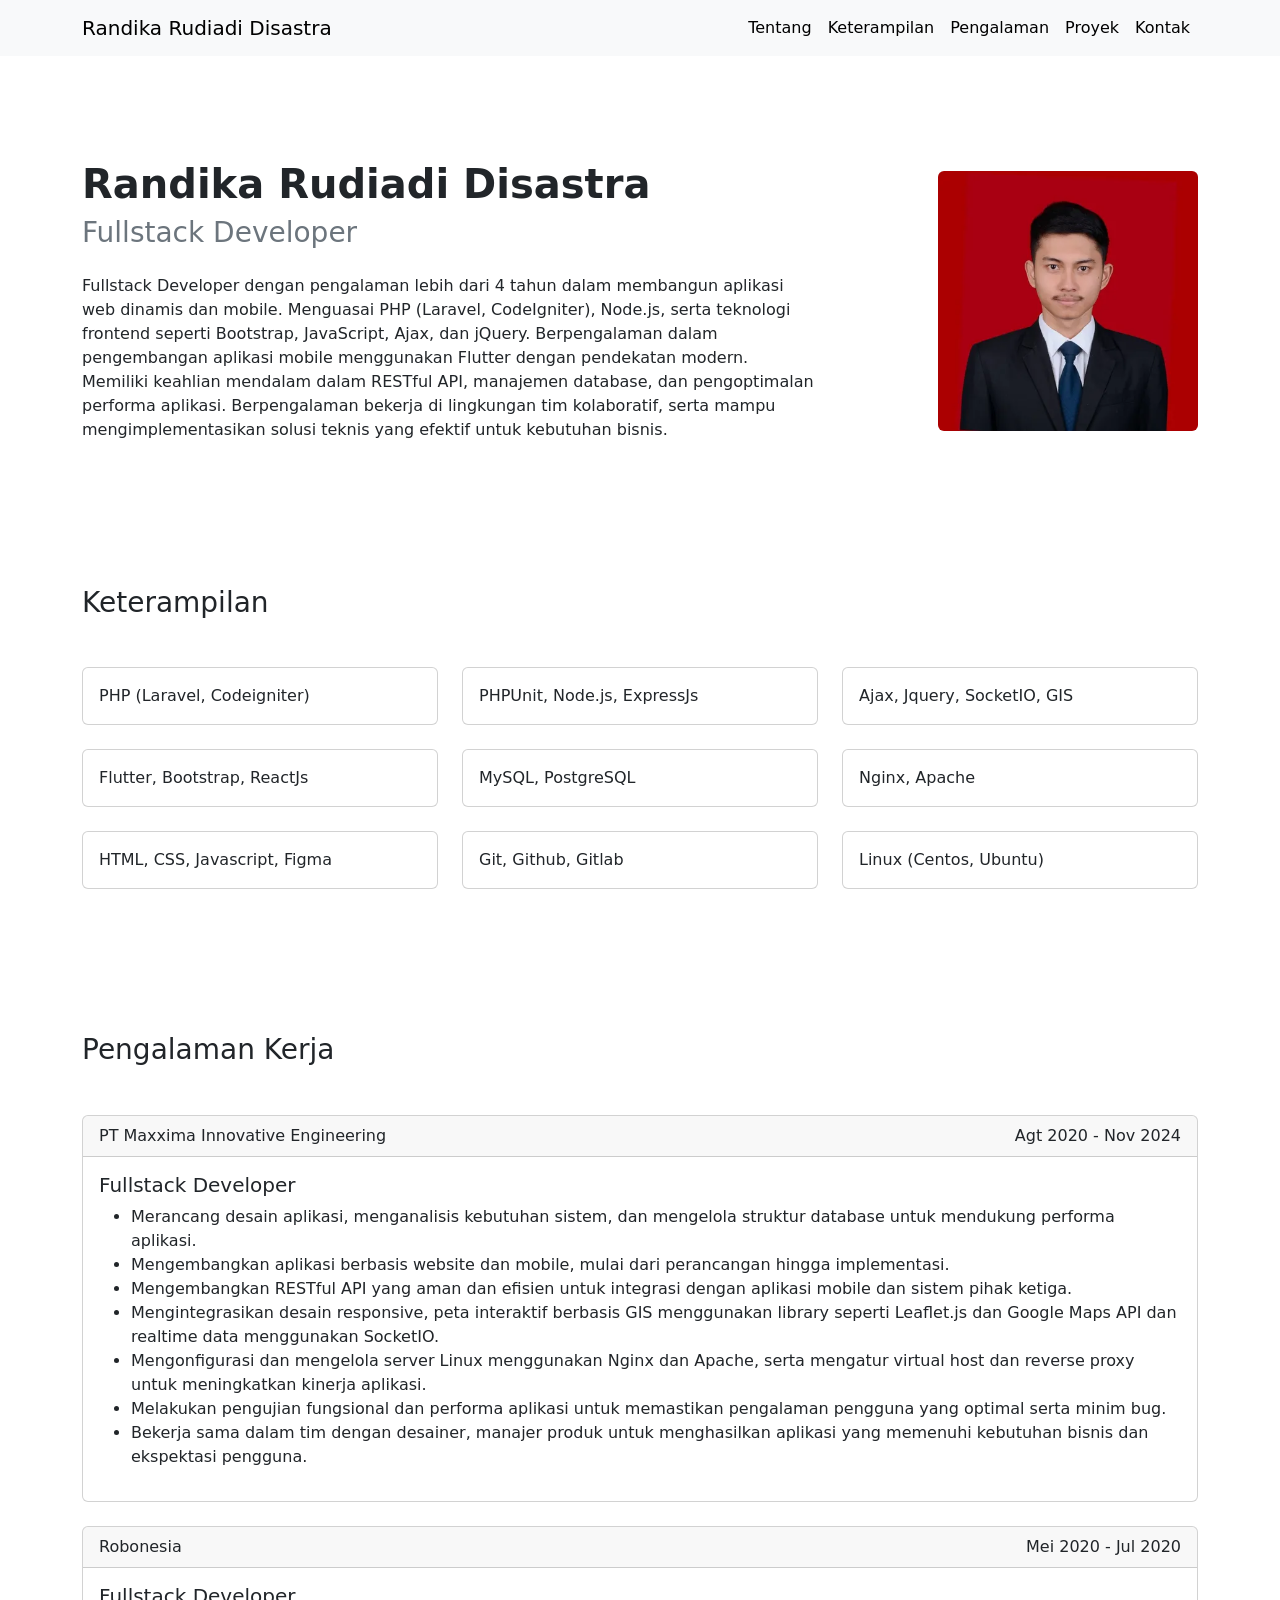
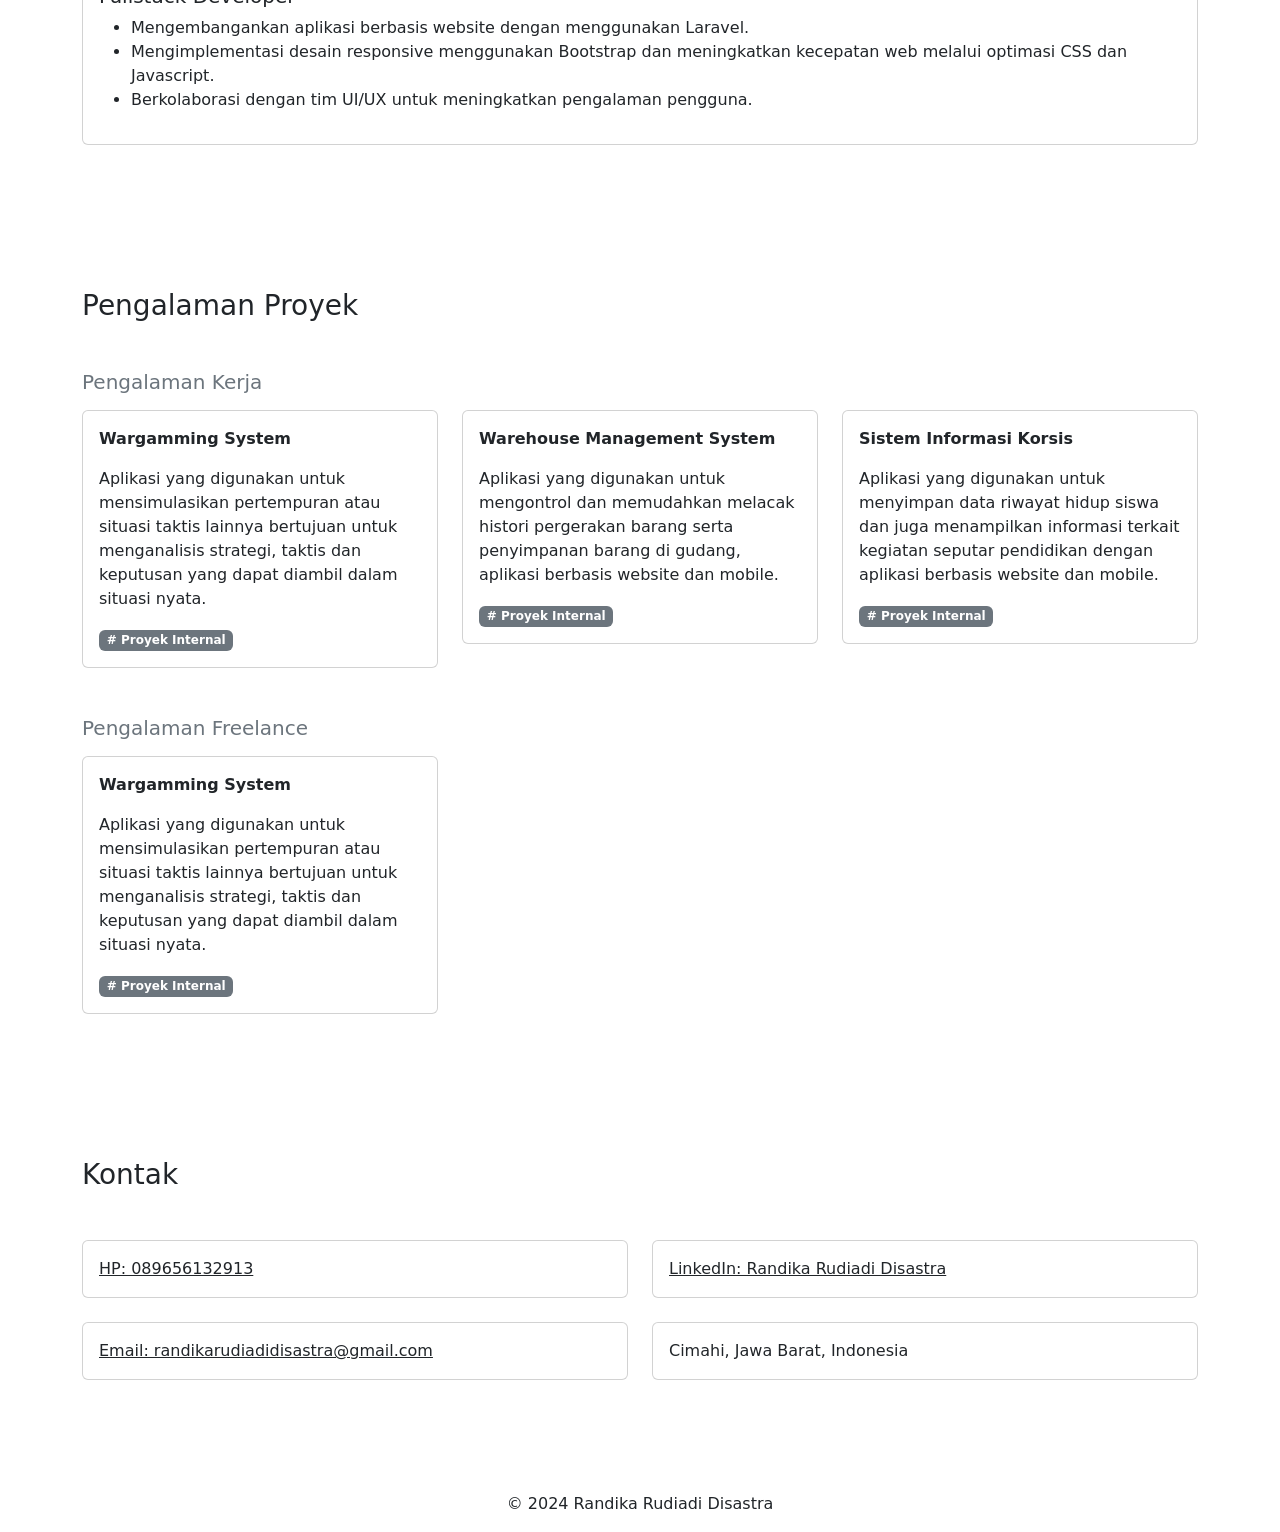
==== commit 75d0fa82: "fix: navbar" ====
--- a/index.html
+++ b/index.html
@@ -45,7 +45,7 @@
     </head>
     <body>
         <!-- Navbar -->
-        <nav class="navbar fixed-top bg-body-tertiary">
+        <nav class="navbar navbar-expand-lg fixed-top bg-body-tertiary">
             <div class="container">
                 <a class="navbar-brand" href="#">Randika Rudiadi Disastra</a>
                 <button class="navbar-toggler" type="button" data-bs-toggle="collapse" data-bs-target="#navbarSupportedContent" aria-controls="navbarSupportedContent" aria-expanded="false" aria-label="Toggle navigation">
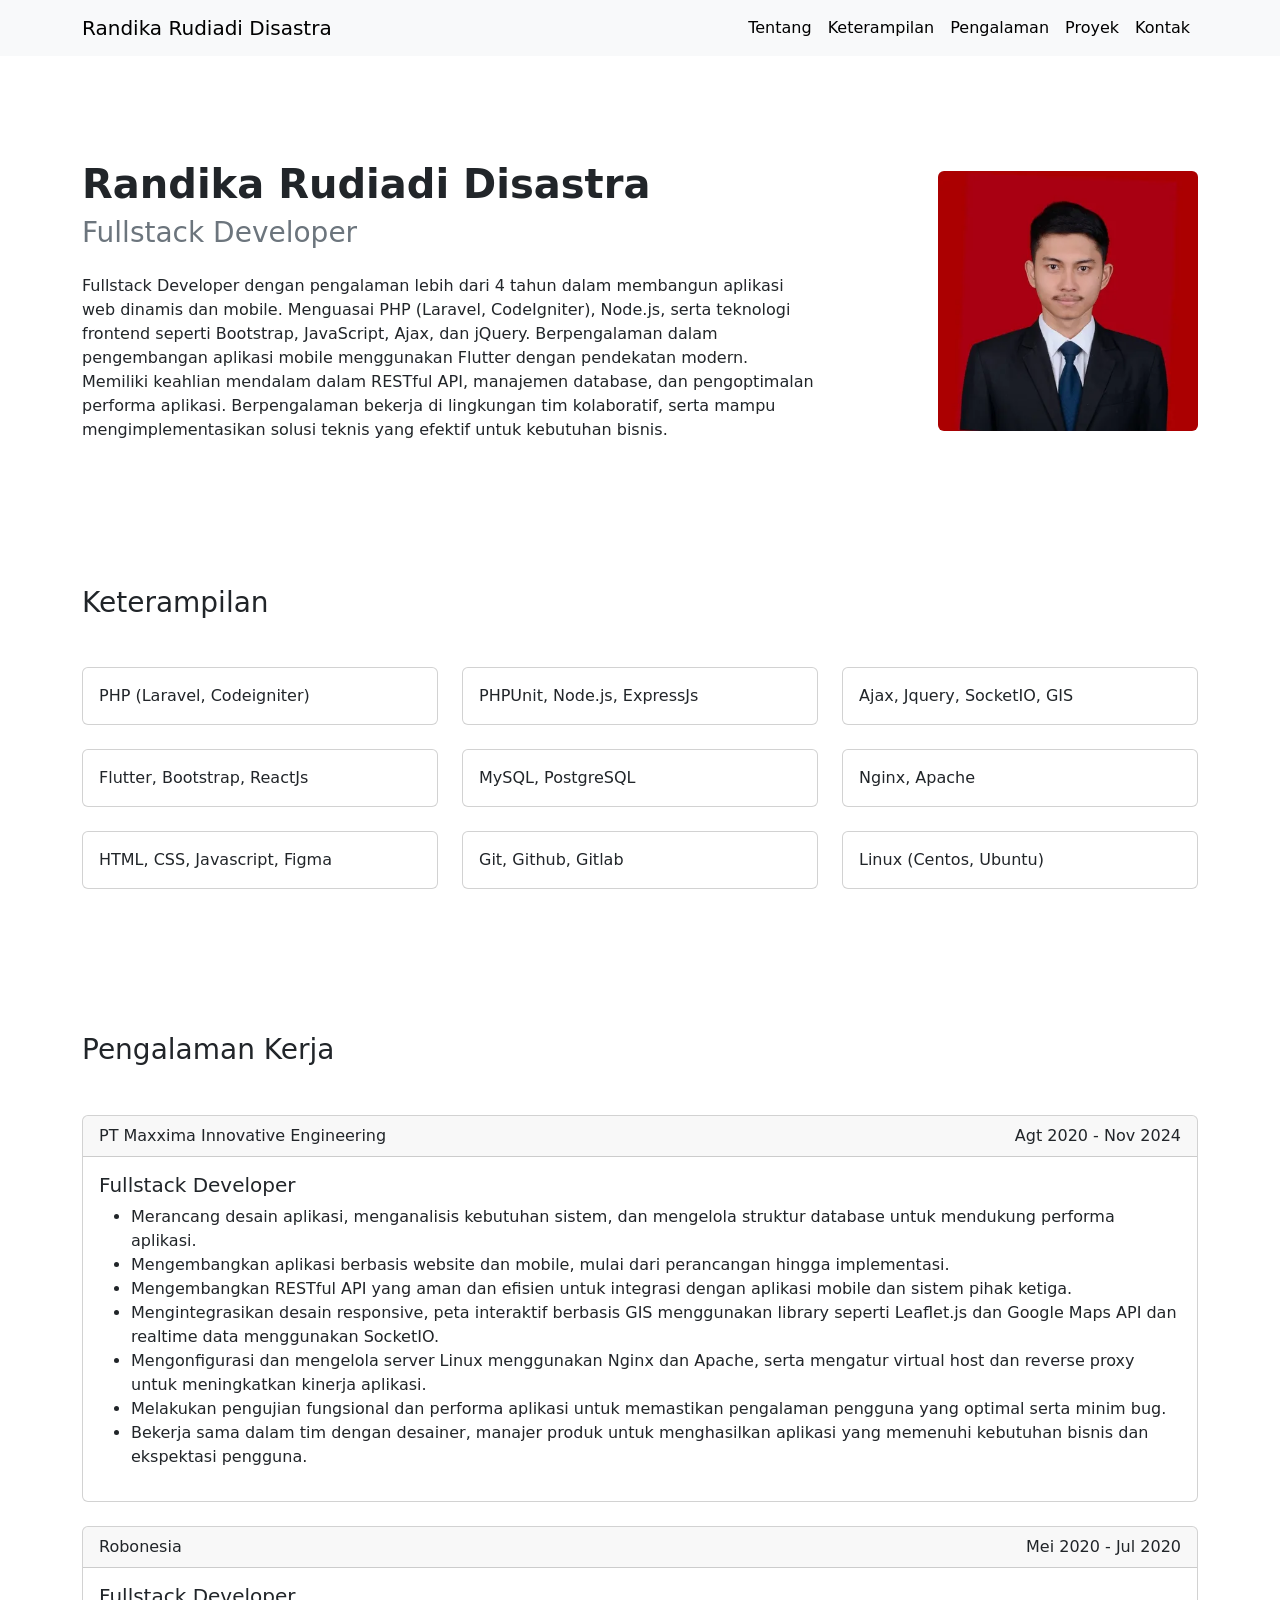
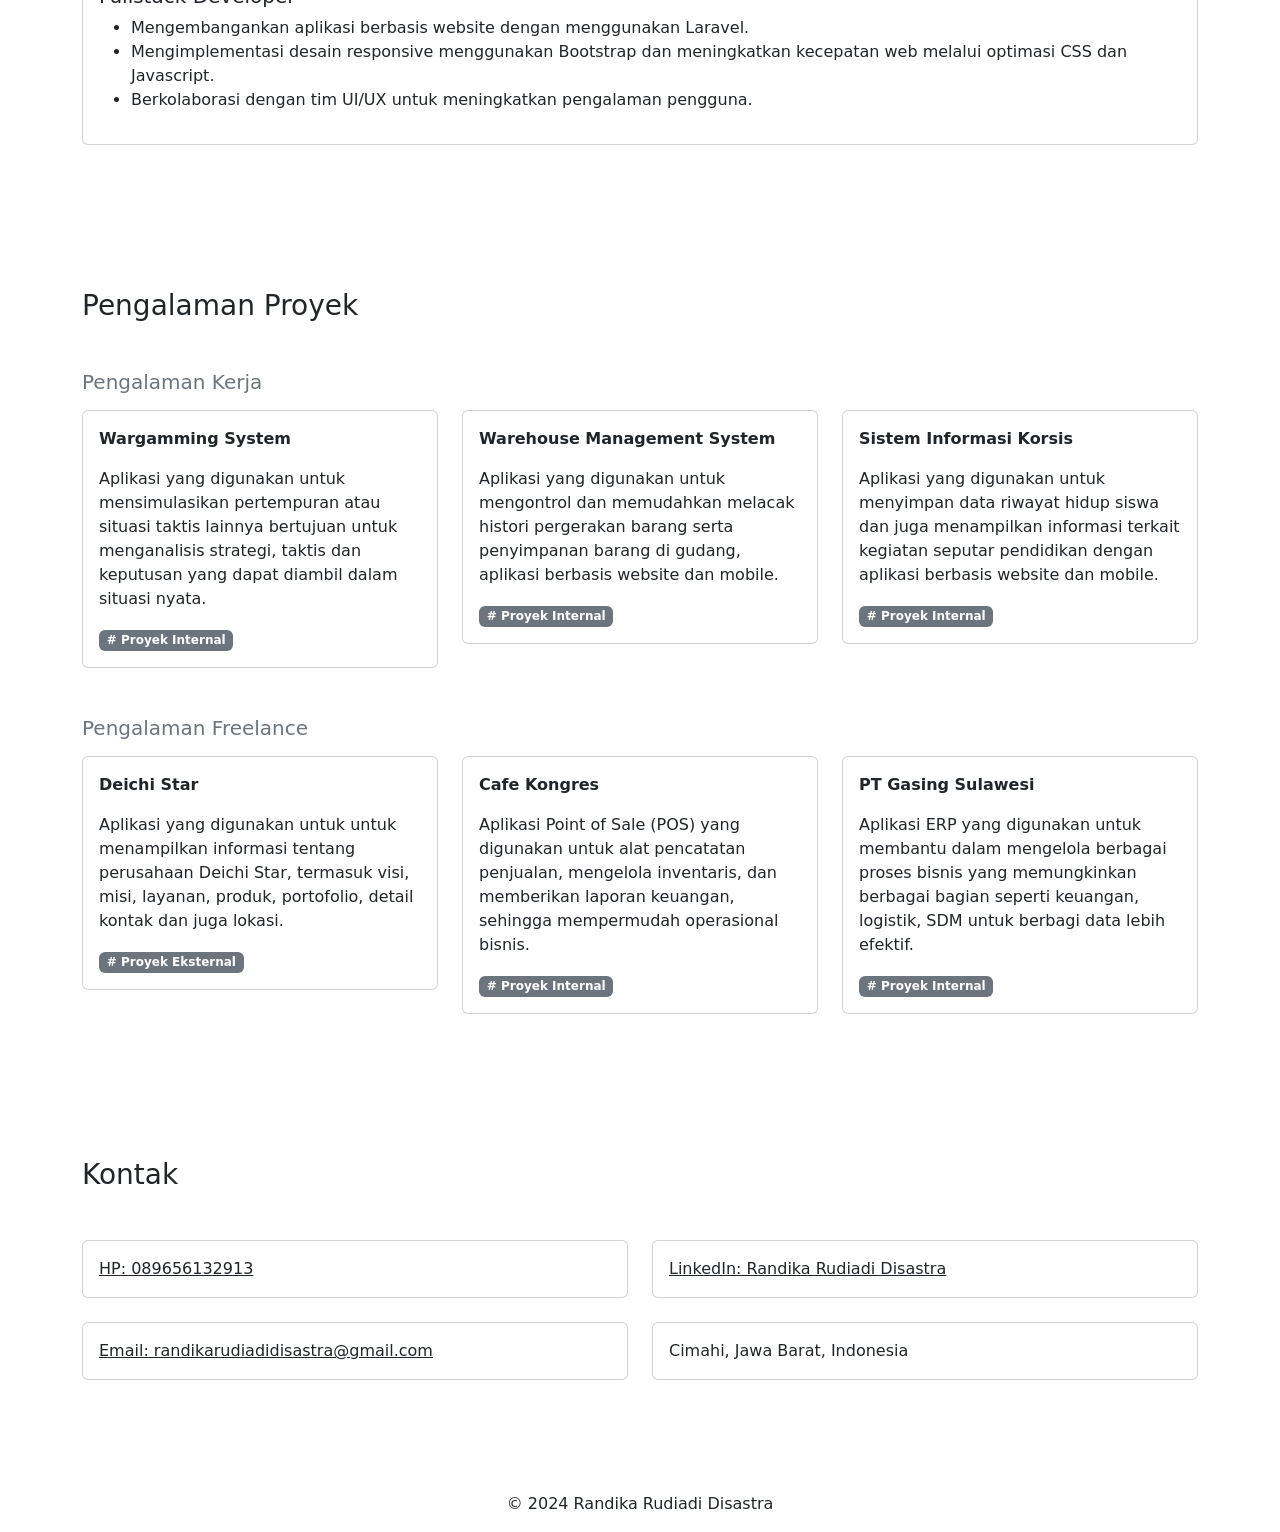
==== commit 30af4282: "fix: update" ====
--- a/index.html
+++ b/index.html
@@ -5,6 +5,7 @@
             <meta name="viewport" content="width=device-width, initial-scale=1">
             <title>Randika Rudiadi Disastra</title>
             <link href="https://cdn.jsdelivr.net/npm/bootstrap@5.3.3/dist/css/bootstrap.min.css" rel="stylesheet" integrity="sha384-QWTKZyjpPEjISv5WaRU9OFeRpok6YctnYmDr5pNlyT2bRjXh0JMhjY6hW+ALEwIH" crossorigin="anonymous">
+            <link href="https://unpkg.com/aos@2.3.1/dist/aos.css" rel="stylesheet">
             <style>
                 @media (max-width: 992px) { 
                     .row-header {
@@ -75,7 +76,7 @@
 
         <!-- Header -->
         <div class="" id="tentang">
-            <div class="container py-5 my-5">
+            <div class="container py-5 my-5" data-aos="fade-up">
                 <div class="row align-items-center row-header">
                     <div class="col-lg-8 col-md-12 col-sm-12">
                         <div class="">
@@ -99,7 +100,7 @@
 
         <!-- Skill -->
         <div class="" id="keterampilan">
-            <div class="container py-5 my-5">
+            <div class="container py-5 my-5" data-aos="fade-up">
                 <h3 class="pb-4 mb-4">Keterampilan</h3>
                 <div class="row row-gap-4">
                     <div class="col-lg-4 col-md-6 col-sm-12">
@@ -170,7 +171,7 @@
         </div>
 
         <!-- Pengalaman -->
-        <div class="" id="pengalaman">
+        <div class="" id="pengalaman" data-aos="fade-up">
             <div class="container py-5 my-5">
                 <h3 class="pb-4 mb-4">Pengalaman Kerja</h3>
                 <div class="row">
@@ -213,7 +214,7 @@
         </div>
 
         <!-- Proyek -->
-        <div class="" id="proyek">
+        <div class="" id="proyek" data-aos="fade-up">
             <div class="container py-5 my-5">
                 <h3 class="pb-4 mb-4">Pengalaman Proyek</h3>
     
@@ -253,8 +254,26 @@
                     <div class="col-lg-4 col-md-12 col-sm-12">
                         <div class="card">
                             <div class="card-body">
-                                <p class="fw-bold">Wargamming System</p>
-                                <p>Aplikasi yang digunakan untuk mensimulasikan pertempuran atau situasi taktis lainnya bertujuan untuk menganalisis strategi, taktis dan keputusan yang dapat diambil dalam situasi nyata.</p>
+                                <p class="fw-bold">Deichi Star</p>
+                                <p>Aplikasi yang digunakan untuk untuk menampilkan informasi tentang perusahaan Deichi Star, termasuk visi, misi, layanan, produk, portofolio, detail kontak dan juga lokasi.</p>
+                                <span class="badge text-bg-secondary"># Proyek Eksternal </span>
+                            </div>
+                        </div>
+                    </div>
+                    <div class="col-lg-4 col-md-12 col-sm-12">
+                        <div class="card">
+                            <div class="card-body">
+                                <p class="fw-bold">Cafe Kongres</p>
+                                <p>Aplikasi Point of Sale (POS) yang digunakan untuk alat pencatatan penjualan, mengelola inventaris, dan memberikan laporan keuangan, sehingga mempermudah operasional bisnis.</p>
+                                <span class="badge text-bg-secondary"># Proyek Internal</span>
+                            </div>
+                        </div>
+                    </div>
+                    <div class="col-lg-4 col-md-12 col-sm-12">
+                        <div class="card">
+                            <div class="card-body">
+                                <p class="fw-bold">PT Gasing Sulawesi</p>
+                                <p>Aplikasi ERP yang digunakan untuk membantu dalam mengelola berbagai proses bisnis yang memungkinkan berbagai bagian seperti keuangan, logistik, SDM untuk berbagi data lebih efektif.</p>
                                 <span class="badge text-bg-secondary"># Proyek Internal</span>
                             </div>
                         </div>
@@ -264,7 +283,7 @@
         </div>
 
         <!-- Kontak -->
-        <div class="" id="kontak">
+        <div class="" id="kontak" data-aos="fade-up">
             <div class="container py-5 my-5">
                 <h3 class="pb-4 mb-4">Kontak</h3>
                 <div class="row row-gap-4">
@@ -309,5 +328,9 @@
 
         <script src="https://cdn.jsdelivr.net/npm/@popperjs/core@2.11.8/dist/umd/popper.min.js" integrity="sha384-I7E8VVD/ismYTF4hNIPjVp/Zjvgyol6VFvRkX/vR+Vc4jQkC+hVqc2pM8ODewa9r" crossorigin="anonymous"></script>
         <script src="https://cdn.jsdelivr.net/npm/bootstrap@5.3.3/dist/js/bootstrap.min.js" integrity="sha384-0pUGZvbkm6XF6gxjEnlmuGrJXVbNuzT9qBBavbLwCsOGabYfZo0T0to5eqruptLy" crossorigin="anonymous"></script>
+        <script src="https://unpkg.com/aos@2.3.1/dist/aos.js"></script>
+        <script>
+            AOS.init();
+        </script>
     </body>
 </html>
